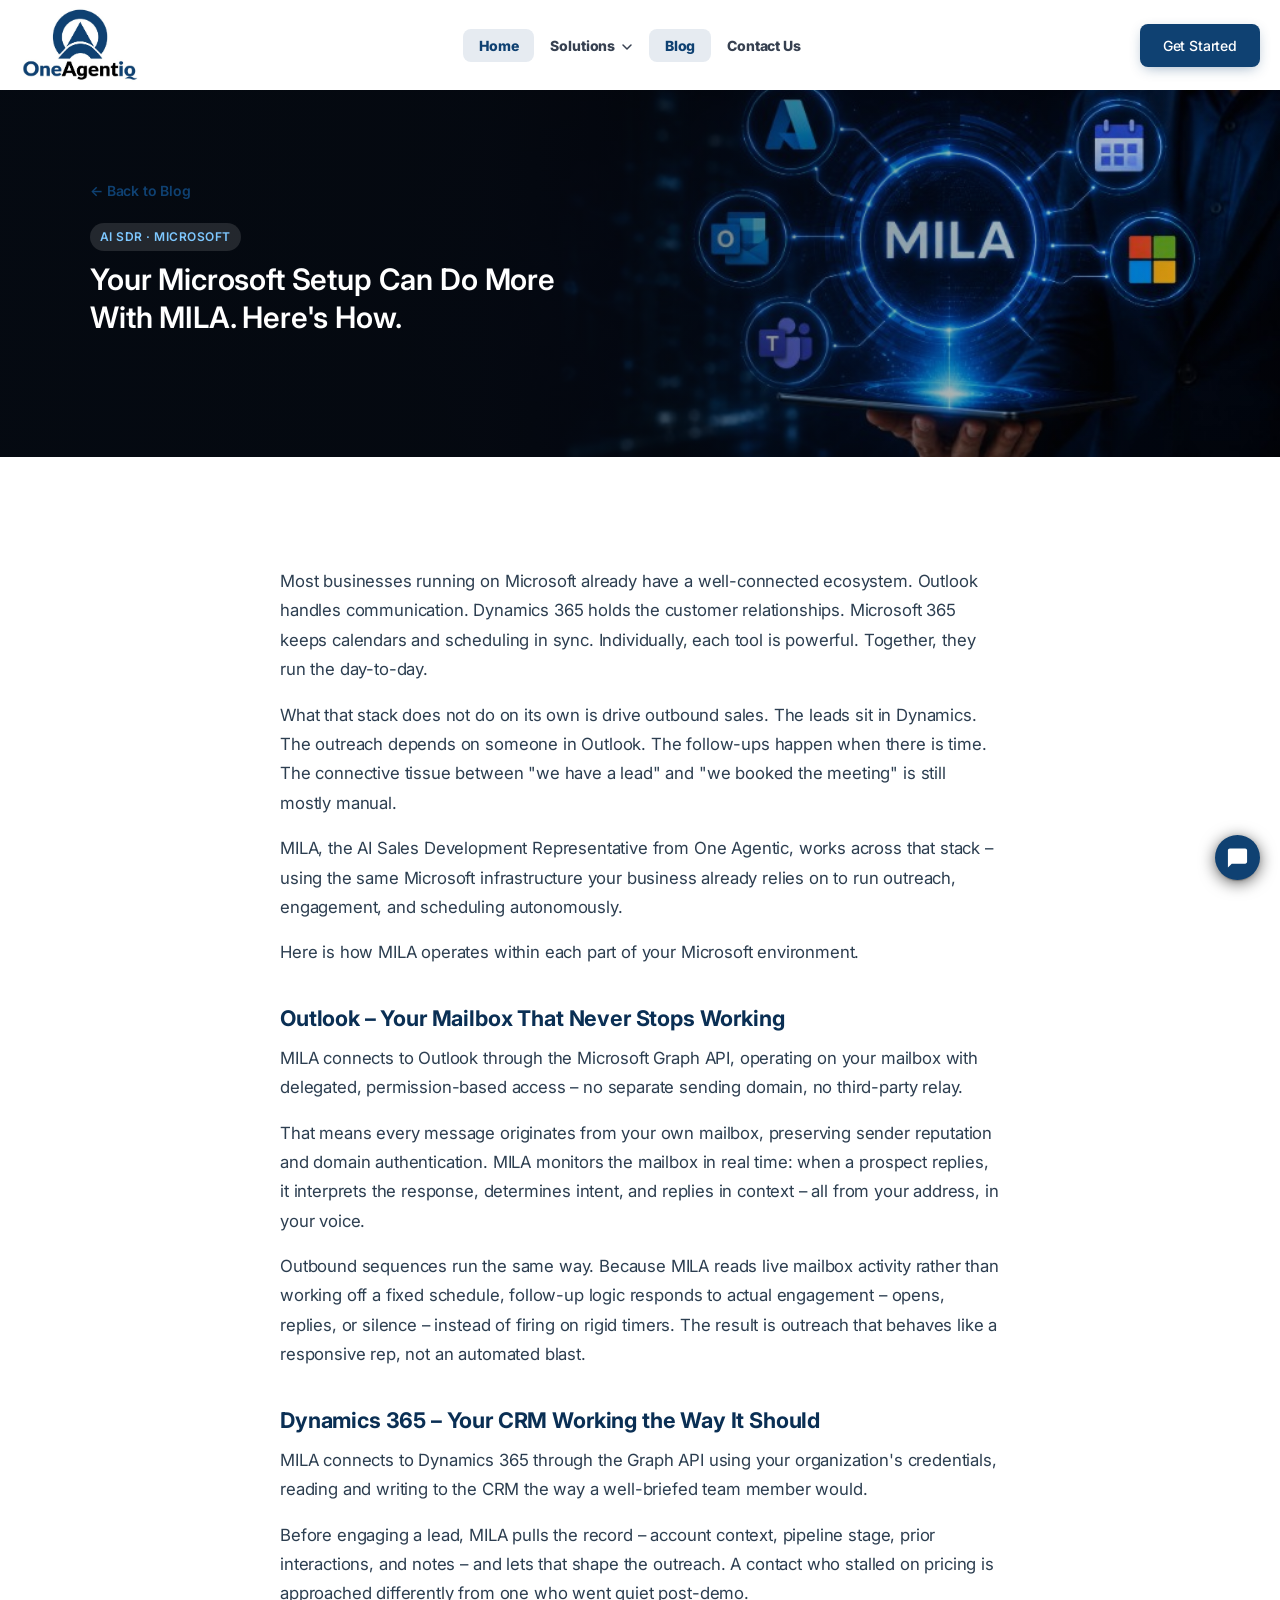
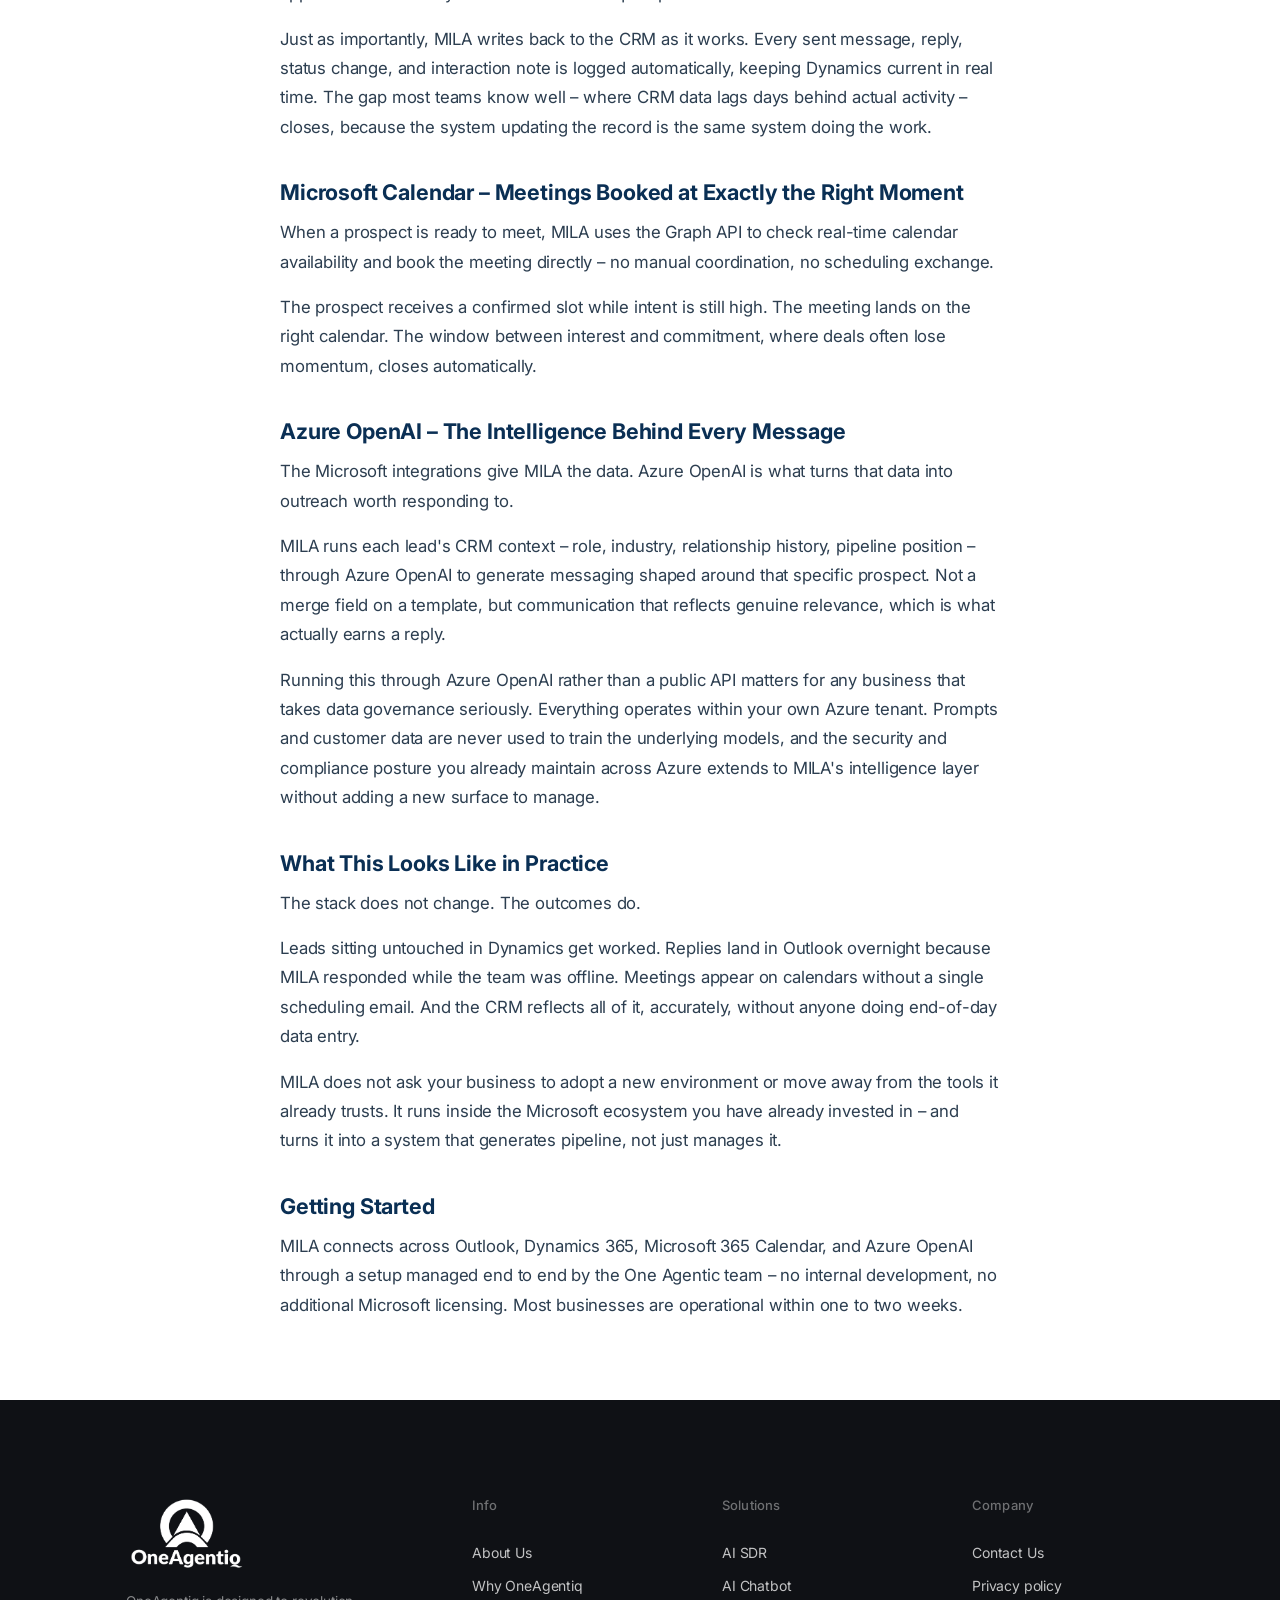
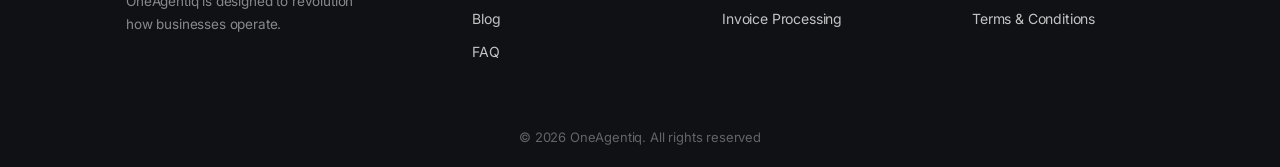
==== blogs/microsoft-setup-mila/index.html @ ae79f12e "Homepage redesign with FAQ, Calendly popup, and updated solution pages. Co-authored-by: Cursor <curs" ====
<!doctype html>
<html lang="en">

<head>
  <meta charset="utf-8" />
  <meta name="viewport" content="width=device-width,initial-scale=1" />
  <title>Your Microsoft Setup Can Do More With MILA — OneAgentiq Blog</title>
  <meta name="description" content="MILA, the AI SDR from One Agentic, works across Outlook, Dynamics 365, Microsoft Calendar, and Azure OpenAI using the Microsoft stack you already rely on." />
  <link rel="preconnect" href="https://fonts.googleapis.com">
  <link rel="preconnect" href="https://fonts.gstatic.com" crossorigin>
  <link href="https://fonts.googleapis.com/css2?family=Inter:wght@400;500;600;700&family=IBM+Plex+Sans:wght@400;500;600;700&display=swap" rel="stylesheet">
  <link rel="stylesheet" href="../../styles.css?v=20260826j" />
  <link rel="stylesheet" href="../../chatbot/chatbot.css" />
  <link rel="stylesheet" href="https://cdnjs.cloudflare.com/ajax/libs/font-awesome/6.5.1/css/all.min.css" />
  <link href="https://assets.calendly.com/assets/external/widget.css" rel="stylesheet">
</head>

<body class="blog-page blog-detail-page">

  <!-- NAVBAR -->
  <header class="nav-wrap">
    <nav class="nav">
      <a href="../../" class="brand">
        <span class="brand-logo">
          <img src="../../images/OneAgentiq-logo.jpg?v=20260724" alt="OneAgentiq">
        </span>
      </a>
      <ul class="nav-links">
        <li><a href="../../">Home</a></li>
        <li class="nav-has-dropdown">
          <a href="#" class="nav-dropdown-toggle">Solutions <svg width="12" height="12" viewBox="0 0 12 12" fill="none" style="display:inline-block;vertical-align:middle;margin-left:3px"><path d="M2 4l4 4 4-4" stroke="currentColor" stroke-width="1.5" stroke-linecap="round" stroke-linejoin="round"/></svg></a>
          <ul class="nav-dropdown">
            <li><a href="../../ai-sdr.html">AI SDR <span class="nav-live-pill">Live</span></a></li>
            <li><a href="../../ai-chatbot.html">AI Chatbot <span class="nav-live-pill">Live</span></a></li>
            <li><a href="../../invoice-processing.html">Invoice Processing <span class="nav-live-pill">Live</span></a></li>
          </ul>
        </li>
        <li><a href="../../blog.html" class="active">Blog</a></li>
        <li><a href="../../contact.html">Contact Us</a></li>
      </ul>
      <div class="nav-cta">
        <a href="#" data-calendly class="btn btn-primary" style="padding: 10px 22px;">Get Started</a>
      </div>
      <button class="nav-toggle" aria-label="Menu" id="navToggle">
        <span></span><span></span><span></span>
      </button>
    </nav>
    <div class="nav-mobile" id="navMobile">
      <a href="../../">Home</a>
      <div class="nav-mobile-dropdown">
        <button type="button" class="nav-mobile-dropdown-toggle" aria-expanded="false">
          Solutions
          <svg class="nav-mobile-chevron" width="12" height="12" viewBox="0 0 12 12" fill="none" aria-hidden="true"><path d="M2 4l4 4 4-4" stroke="currentColor" stroke-width="1.5" stroke-linecap="round" stroke-linejoin="round"/></svg>
        </button>
        <div class="nav-mobile-dropdown-panel">
          <a href="../../ai-sdr.html">AI SDR <span class="nav-live-pill">Live</span></a>
          <a href="../../ai-chatbot.html">AI Chatbot <span class="nav-live-pill">Live</span></a>
          <a href="../../invoice-processing.html">Invoice Processing <span class="nav-live-pill">Live</span></a>
        </div>
      </div>
      <a href="../../blog.html">Blog</a>
      <a href="../../contact.html">Contact Us</a>
      <a href="#" data-calendly class="btn btn-primary">Get Started</a>
    </div>
  </header>

  <!-- BANNER -->
  <section class="blog-detail-banner reveal">
    <div class="blog-detail-banner-bg" style="background-image: url('../../images/blog-microsoft-setup-banner.png');" role="img" aria-label="MILA integrated with Microsoft ecosystem"></div>
    <div class="container">
      <div class="blog-detail-banner-content">
        <a href="../../blog.html" class="blog-back blog-back--light">← Back to Blog</a>
        <div class="blog-banner-tag-row">
          <span class="blog-tag blog-tag--light">AI SDR · Microsoft</span>
        </div>
        <h1>Your Microsoft Setup Can Do More With MILA. Here's How.</h1>
      </div>
    </div>
  </section>

  <article class="blog-article blog-article--detail">
    <div class="container blog-article-wrap">
      <div class="blog-article-content reveal">
        <p>Most businesses running on Microsoft already have a well-connected ecosystem. Outlook handles communication. Dynamics 365 holds the customer relationships. Microsoft 365 keeps calendars and scheduling in sync. Individually, each tool is powerful. Together, they run the day-to-day.</p>

        <p>What that stack does not do on its own is drive outbound sales. The leads sit in Dynamics. The outreach depends on someone in Outlook. The follow-ups happen when there is time. The connective tissue between "we have a lead" and "we booked the meeting" is still mostly manual.</p>

        <p>MILA, the AI Sales Development Representative from One Agentic, works across that stack – using the same Microsoft infrastructure your business already relies on to run outreach, engagement, and scheduling autonomously.</p>

        <p>Here is how MILA operates within each part of your Microsoft environment.</p>

        <h2>Outlook – Your Mailbox That Never Stops Working</h2>
        <p>MILA connects to Outlook through the Microsoft Graph API, operating on your mailbox with delegated, permission-based access – no separate sending domain, no third-party relay.</p>
        <p>That means every message originates from your own mailbox, preserving sender reputation and domain authentication. MILA monitors the mailbox in real time: when a prospect replies, it interprets the response, determines intent, and replies in context – all from your address, in your voice.</p>
        <p>Outbound sequences run the same way. Because MILA reads live mailbox activity rather than working off a fixed schedule, follow-up logic responds to actual engagement – opens, replies, or silence – instead of firing on rigid timers. The result is outreach that behaves like a responsive rep, not an automated blast.</p>

        <h2>Dynamics 365 – Your CRM Working the Way It Should</h2>
        <p>MILA connects to Dynamics 365 through the Graph API using your organization's credentials, reading and writing to the CRM the way a well-briefed team member would.</p>
        <p>Before engaging a lead, MILA pulls the record – account context, pipeline stage, prior interactions, and notes – and lets that shape the outreach. A contact who stalled on pricing is approached differently from one who went quiet post-demo.</p>
        <p>Just as importantly, MILA writes back to the CRM as it works. Every sent message, reply, status change, and interaction note is logged automatically, keeping Dynamics current in real time. The gap most teams know well – where CRM data lags days behind actual activity – closes, because the system updating the record is the same system doing the work.</p>

        <h2>Microsoft Calendar – Meetings Booked at Exactly the Right Moment</h2>
        <p>When a prospect is ready to meet, MILA uses the Graph API to check real-time calendar availability and book the meeting directly – no manual coordination, no scheduling exchange.</p>
        <p>The prospect receives a confirmed slot while intent is still high. The meeting lands on the right calendar. The window between interest and commitment, where deals often lose momentum, closes automatically.</p>

        <h2>Azure OpenAI – The Intelligence Behind Every Message</h2>
        <p>The Microsoft integrations give MILA the data. Azure OpenAI is what turns that data into outreach worth responding to.</p>
        <p>MILA runs each lead's CRM context – role, industry, relationship history, pipeline position – through Azure OpenAI to generate messaging shaped around that specific prospect. Not a merge field on a template, but communication that reflects genuine relevance, which is what actually earns a reply.</p>
        <p>Running this through Azure OpenAI rather than a public API matters for any business that takes data governance seriously. Everything operates within your own Azure tenant. Prompts and customer data are never used to train the underlying models, and the security and compliance posture you already maintain across Azure extends to MILA's intelligence layer without adding a new surface to manage.</p>

        <h2>What This Looks Like in Practice</h2>
        <p>The stack does not change. The outcomes do.</p>
        <p>Leads sitting untouched in Dynamics get worked. Replies land in Outlook overnight because MILA responded while the team was offline. Meetings appear on calendars without a single scheduling email. And the CRM reflects all of it, accurately, without anyone doing end-of-day data entry.</p>
        <p>MILA does not ask your business to adopt a new environment or move away from the tools it already trusts. It runs inside the Microsoft ecosystem you have already invested in – and turns it into a system that generates pipeline, not just manages it.</p>

        <h2>Getting Started</h2>
        <p>MILA connects across Outlook, Dynamics 365, Microsoft 365 Calendar, and Azure OpenAI through a setup managed end to end by the One Agentic team – no internal development, no additional Microsoft licensing. Most businesses are operational within one to two weeks.</p>
      </div>
    </div>
  </article>

  <!-- FOOTER -->
  <footer class="footer">
    <div class="container">
      <div class="foot-grid">
        <div class="foot-brand">
          <a href="../../" class="foot-brand-link">
            <span class="brand-logo">
              <img src="../../images/OneAgentiq-logo-light.png?v=20260727" alt="OneAgentiq">
            </span>
          </a>
          <p class="foot-desc">OneAgentiq is designed to revolution<br>how businesses operate.</p>
        </div>
        <div class="foot-col">
          <h5 class="foot-col-title">Info</h5>
          <a href="../../">About Us</a>
          <a href="../../#oa-why">Why OneAgentiq</a>
          <a href="../../blog.html">Blog</a>
          <a href="../../#faq">FAQ</a>
        </div>
        <div class="foot-col">
          <h5 class="foot-col-title">Solutions</h5>
          <a href="../../ai-sdr.html">AI SDR</a>
          <a href="../../ai-chatbot.html">AI Chatbot</a>
          <a href="../../invoice-processing.html">Invoice Processing</a>
        </div>
        <div class="foot-col">
          <h5 class="foot-col-title">Company</h5>
          <a href="../../contact.html">Contact Us</a>
          <a href="../../privacy-policy.html">Privacy policy</a>
          <a href="../../terms-conditions.html">Terms &amp; Conditions</a>
        </div>
      </div>
      <div class="foot-bottom">
        <span>&copy; 2026 OneAgentiq. All rights reserved</span>
      </div>
    </div>
  </footer>

  <script src="../../script.js"></script>
  <script src="https://ajax.googleapis.com/ajax/libs/jquery/3.6.3/jquery.min.js"></script>
  <script>
    window.CHATBOT_CONFIG = {
      apiUrl: '../../api/attachment.php',
      voiceBootstrapUrl: '../../api/voice_bootstrap.php',
      voiceApiBase: 'https://voice.oneagentiq.com',
      agentId: 'vc_agent_fcf07ddb25054de0',
      echoCancellation: true,
      clientJsUrl: 'https://voice.oneagentiq.com/voice-chat/client.js',
      botName: 'OneAgentiq',
      personName: 'ME'
    };
  </script>
  <script src="../../chatbot/embed.js"></script>
  <script src="https://assets.calendly.com/assets/external/widget.js" type="text/javascript" async></script>
</body>

</html>
---- styles.css ----
﻿
@import url('https://fonts.googleapis.com/css2?family=IBM+Plex+Sans:ital,wght@0,100..700;1,100..700&display=swap');
/* === Tokens ===
   Brand theme preview (logo): #0f4172 + #010101
   To revert: restore previous :root + undo accent remaps below
*/
:root {
  --bg: #f7f9fb;
  --ink: #010101;
  --ink2: #0f4172;
  --muted: #5a6570;
  --border: #e2e8ef;
  --card: #ffffff;
  --primary: #0f4172;
  --primary-2: #0a2f54;
  --accent: #0f4172;
  --pill: linear-gradient(135deg, #0f4172 0%, #1a5a94 50%, #010101 100%);
  --shadow: 0 1px 2px rgba(16, 24, 40, .04), 0 8px 24px -12px rgba(16, 24, 40, .08);
  --shadow-lg: 0 1px 2px rgba(16, 24, 40, .04), 0 24px 48px -20px rgba(16, 24, 40, .16);
  --radius: 20px;
  --radius-lg: 28px;
}


* {
  box-sizing: border-box;
  -webkit-tap-highlight-color: transparent;
}

button,
a,
[role="button"] {
  -webkit-tap-highlight-color: transparent;
  outline: none;
}

button:focus-visible,
a:focus-visible,
[role="button"]:focus-visible {
  outline: 2px solid rgba(15, 17, 21, 0.35);
  outline-offset: 2px;
}

html {
  scroll-behavior: smooth;
  /* Avoid overflow-x on html/body — it breaks position:sticky (WHY section tabs). */
}

body {
  margin: 0;
  font-family: 'Inter', ui-sans-serif, system-ui, sans-serif;
  background: var(--bg);
  color: var(--ink);
  -webkit-font-smoothing: antialiased;
  letter-spacing: -0.01em;
  line-height: 1.5;
  max-width: 100%;
  overflow-x: visible;
  padding-top: var(--nav-h, 57px);
}

a {
  color: inherit;
  text-decoration: none
}

img,
svg {
  display: block;
  max-width: 100%
}

ul {
  list-style: none;
  margin: 0;
  padding: 0
}

/* === Layout === */
.container {
  max-width: 1140px;
  margin: 0 auto;
  padding: 0 20px
}

.container.narrow {
  max-width: 780px
}

.section {
  padding: 60px 0;
  position: relative
}

.section.dark {
  background: #0f1115;
  color: #fff
}

.section-head {
  max-width: 680px;
  margin: 0 auto 48px;
  text-align: center
}

.h1 {
  font-family: "IBM Plex Sans", sans-serif; 
  font-size: 64px;
  font-weight: 500;
  line-height: 1.0;
  letter-spacing: -.03em;
  margin: 18px 0 14px;
  text-wrap: balance;
  color: #0f1115
}

.h2 {
  font-size: 48px;
  font-weight: 500;
  line-height: 52px;
  letter-spacing: -.02em;
  margin: 14px 0;
  text-wrap: balance
}

.h3 {
  font-size: 22px;
  font-weight: 600;
  margin: 0 0 10px
}

.sub {
  font-size: 16px;
  color: var(--muted);
  max-width: 500px;
  margin: 0 auto
}

.sub.light,
.kpi-l.light,
.muted {
  color: rgba(255, 255, 255, .7)
}

.section:not(.dark) .sub.light {
  color: var(--muted)
}

.light {
  color: #fff
}

.small {
  font-size: 13px
}

.grad-text {
  background: var(--pill);
  -webkit-background-clip: text;
  background-clip: text;
  color: transparent
}

/* === Buttons === */
.btn {
  display: inline-flex;
  align-items: center;
  gap: 6px;
  padding: 12px 22px;
  border-radius: 8px;
  font-weight: 500;
  font-size: 14px;
  transition: transform .15s ease, filter .15s ease, background .15s, color .15s;
  border: 1px solid transparent;
  cursor: pointer;
  position: relative;
  overflow: hidden;
  isolation: isolate;
}

.btn::before,
.why-learn-btn::before {
  content: "";
  position: absolute;
  inset: 0;
  border-radius: inherit;
  background: linear-gradient(
    105deg,
    transparent 38%,
    rgba(255, 255, 255, .06) 44%,
    rgba(255, 255, 255, .28) 50%,
    rgba(255, 255, 255, .06) 56%,
    transparent 62%
  );
  transform: translateX(-130%);
  pointer-events: none;
  z-index: 0;
  opacity: 0;
}

.btn:hover::before,
.why-learn-btn:hover::before {
  opacity: 1;
  animation: btn-shine 1.1s ease;
}

@keyframes btn-shine {
  from { transform: translateX(-130%); }
  to { transform: translateX(130%); }
}

.btn.sm {
  padding: 8px 14px;
  font-size: 13px
}

.btn.full {
  width: 100%;
  justify-content: center
}

.btn-primary {
  background: var(--primary);
  color: #fff;
  box-shadow: 0 4px 14px -4px rgba(15, 65, 114, .45)
}

.btn-primary:hover {
  filter: brightness(1.08);
  transform: translateY(-1px)
}

.btn-white {
  background: #fff;
  color: #0f1115;
  border-color: #d1d5db;
  box-shadow: 0 1px 3px rgba(0, 0, 0, .08)
}

.btn-ghost {
  background: transparent;
  color: var(--ink);
  border-color: var(--border)
}

.dark .btn-ghost {
  color: #fff;
  border-color: rgba(255, 255, 255, .18)
}

/* === Chip === */
.chip {
  display: inline-flex;
  align-items: center;
  gap: 8px;
  background: #fff;
  border: 1px solid var(--border);
  border-radius: 999px;
  padding: 6px 12px;
  font-size: 11px;
  font-weight: 600;
  text-transform: uppercase;
  letter-spacing: .14em;
  color: var(--muted);
  box-shadow: var(--shadow);
      margin-bottom: 10px;
}

.chip.dark {
  background: rgba(255, 255, 255, .06);
  border-color: rgba(255, 255, 255, .1);
  color: rgba(255, 255, 255, .75)
}

.chip-dot {
  width: 6px;
  height: 6px;
  border-radius: 999px;
  background: var(--pill)
}

/* === Navbar === */
.nav-wrap {
  position: fixed;
  top: 0;
  left: 0;
  right: 0;
  width: 100%;
  z-index: 50;
  border-bottom: 1px solid var(--border);
  background: #fff;
}

.nav {
  max-width: 1440px;
  margin: 0 auto;
  display: flex;
  align-items: center;
  justify-content: space-between;
  padding: 8px 20px;
  gap: 24px
}

.brand {
  display: inline-flex;
  align-items: center;
  gap: 9px;
  font-weight: 700;
  font-size: 17px;
  color: #0f1115
}

.brand-dot {

  width: 18px;
  height: 18px;
  border-radius: 6px;
  background: var(--pill)
}

.brand-logo {
  width: auto;
  /* height: 36px; */
  border-radius: 0;
  background: transparent;
  display: flex;
  align-items: center;
  justify-content: center;
  flex-shrink: 0;
  overflow: hidden;
}

.brand-logo img {
  height: auto;
  width: 100%;
  max-width: 120px;
  display: block;
  object-fit: contain;
}

.nav-links {
  display: flex;
  gap: 0;
  align-items: center;
  list-style: none;
  margin: 0;
  padding: 0
}

.nav-links a {
  padding: 8px 16px;
  border-radius: 8px;
  font-size: 14px;
  color: #374151;
  font-weight: 800;
  transition: color .15s;
  white-space: nowrap
}

.nav-links a:hover {
  color: #0f4172
}

.nav-links a.active {
  color: #0f4172;
  background: rgba(15, 65, 114, 0.1);
}

.nav-dropdown li a.active {
  color: #0f4172;
  background: rgba(15, 65, 114, 0.1);
}

.nav-mobile a.active {
  color: #0f4172;
  font-weight: 600;
  background: rgba(15, 65, 114, 0.08);
}

/* Dropdown */
.nav-has-dropdown {
  position: relative
}

.nav-has-dropdown::after {
  content: '';
  position: absolute;
  top: 100%;
  left: 0;
  width: 100%;
  height: 12px;
}

.nav-has-dropdown:hover .nav-dropdown,
.nav-has-dropdown:focus-within .nav-dropdown {
  opacity: 1;
  pointer-events: auto;
  clip-path: inset(0 0 0% 0 round 14px)
}

.nav-dropdown {
  position: absolute;
  top: calc(100% + 4px);
  left: 0%;
  background: #fff;
  border: 1px solid var(--border);
  border-radius: 14px;
  box-shadow: var(--shadow-lg);
  padding: 6px;
  min-width: 200px;
  list-style: none;
  margin: 0;
  opacity: 0;
  pointer-events: none;
  clip-path: inset(0 0 100% 0 round 14px);
  transition: opacity .22s ease, clip-path .22s ease;
  z-index: 200
}

.nav-dropdown li a {
  display: flex;
  align-items: center;
  gap: 8px;
  padding: 9px 14px;
  border-radius: 8px;
  font-size: 13.5px;
  color: var(--ink);
  font-weight: 500;
  white-space: nowrap;
  transition: background .15s
}

.nav-dropdown li a:hover {
  background: #f3f4f6;
  color: var(--ink)
}

/* Live capsule */
.nav-live-pill {
  display: inline-flex;
  align-items: center;
  font-size: 10px;
  font-weight: 600;
  letter-spacing: .04em;
  color: #16a34a;
  background: #dcfce7;
  border: 1px solid #bbf7d0;
  border-radius: 999px;
  padding: 1px 7px;
  line-height: 1.6;
  text-transform: uppercase
}

.nav-cta {
  display: flex;
  gap: 8px;
  align-items: center
}

.nav-toggle {
  display: none;
  background: transparent;
  border: 0;
  padding: 8px;
  cursor: pointer
}

.nav-toggle span {
  display: block;
  width: 22px;
  height: 2px;
  background: var(--ink);
  margin: 4px 0;
  border-radius: 2px
}

.nav-mobile {
  display: none;
  flex-direction: column;
  gap: 8px;
  padding: 12px 20px 20px;
  background: #fff;
  border-bottom: 1px solid var(--border)
}

.nav-mobile a {
  padding: 10px 8px;
  border-radius: 8px
}

.nav-mobile.open {
  display: flex
}

.nav-mobile-dropdown-toggle {
  display: flex;
  align-items: center;
  justify-content: space-between;
  width: 100%;
  padding: 10px 8px;
  border: 0;
  background: transparent;
  font: inherit;
  /* font-size: 14px;
  font-weight: 800;
  color: #374151; */
  cursor: pointer;
  border-radius: 8px;
  text-align: left
}

.nav-mobile-dropdown-toggle.active {
  color: #0f4172;
  background: rgba(15, 65, 114, 0.08)
}

.nav-mobile-chevron {
  transition: transform .2s ease;
  flex-shrink: 0
}

.nav-mobile-dropdown.open .nav-mobile-chevron {
  transform: rotate(180deg)
}

.nav-mobile-dropdown-panel {
  display: none;
  flex-direction: column;
  gap: 2px;
  padding: 0 0 4px 12px
}

.nav-mobile-dropdown.open .nav-mobile-dropdown-panel {
  display: flex
}

.nav-mobile-dropdown-panel a {
  padding: 8px;
  font-size: 13px
}

.nav-mobile a.btn-primary {
  background: var(--primary);
  color: #fff !important;
  font-weight: 600;
  text-align: center;
  justify-content: center;
  margin-top: 4px
}

.nav-mobile a.btn-primary.active {
  background: var(--primary);
  color: #fff !important
}

/* === Hero === */
.hero {
  position: relative;
  padding: 80px 0 96px;
  overflow: hidden;
}

.hero-inner {
  position: relative;
  text-align: center
}

.grid-bg {
  position: absolute;
  inset: 0;
  height: 820px;
  pointer-events: none;
  background-image: linear-gradient(to right, rgba(150, 150, 160, .2) 1px, transparent 1px),
    linear-gradient(to bottom, rgba(150, 150, 160, .2) 1px, transparent 1px);
  background-size: 64px 64px;
  -webkit-mask-image: radial-gradient(ellipse 80% 65% at 50% 25%, #000 30%, transparent 85%);
  mask-image: radial-gradient(ellipse 80% 65% at 50% 25%, #000 30%, transparent 85%);
}

.aurora-blob {
  position: absolute;
  left: -50%;
  bottom: -80px;
  top: auto;
  height: 400px;
  width: 1200px;
  transform: translateX(-50%);
  pointer-events: none;
  filter: blur(80px);
  opacity: .55;
  background:
    radial-gradient(50% 60% at 20% 50%, rgba(26, 90, 148, .35), transparent 70%),
    radial-gradient(50% 60% at 80% 50%, rgba(61, 122, 176, .4), transparent 70%),
    radial-gradient(40% 50% at 50% 60%, rgba(15, 65, 114, .28), transparent 80%);
}

/* Hero badge */
.hero-badge {
  display: inline-flex;
  align-items: center;
  gap: 10px;
  border: 1px solid #d1d5db;
  border-radius: 8px;
  padding: 4px 16px 4px 4px;
  margin-bottom: 10px;
  box-shadow: 0 1px 4px rgba(0,0,0,.06)
}

.hero-badge-new {
  background: var(--primary);
  color: #fff;
  border-radius: 5px;
  padding: 3px 12px;
  font-size: 12px;
  font-weight: 700;
  letter-spacing: .04em;
  line-height: 1.5
}

.hero-badge-text {
  color: #374151;
  font-size: 13px;
  font-weight: 400;
  letter-spacing: 0;
  line-height: 1.4
}

.hero-cta {
  display: flex;
  gap: 12px;
  justify-content: center;
  margin-top: 28px;
  flex-wrap: wrap
}

.hero-cta.center {
  justify-content: center
}

/* === Dashboard mock === */
.dash {
  margin: 64px auto 0;
  max-width: 980px;
  background: #fff;
  border: 1px solid var(--border);
  border-radius: 24px;
  box-shadow: var(--shadow-lg);
  padding: 18px;
  text-align: left;
  position: relative
}
.dash-card {
    position: relative;
    border-radius: 28px;
    overflow: visible;
    margin-top: 56px;
}

.dash-card-video {
  position: relative;
  border-radius: 20px;
  overflow: hidden;
  background: #fff;
}

.dash-video-controls {
  position: absolute;
  left: 12px;
  right: 12px;
  bottom: 60px;
  z-index: 2;
  display: flex;
  align-items: center;
  gap: 8px;
  padding: 6px 10px;
  border-radius: 12px;
  background: rgb(8 18 32 / 31%);
  backdrop-filter: blur(8px);
  -webkit-backdrop-filter: blur(8px);
  width: 80%;
  margin: auto;
  opacity: 0;
  visibility: hidden;
  transform: translateY(8px);
  transition: opacity .25s ease, visibility .25s ease, transform .25s ease;
  pointer-events: none;
}

.dash-card-video:hover .dash-video-controls,
.dash-card-video:focus-within .dash-video-controls {
  opacity: 1;
  visibility: visible;
  transform: translateY(0);
  pointer-events: auto;
}

@media (hover: none) {
  .dash-card-video:active .dash-video-controls,
  .dash-card-video:focus-within .dash-video-controls {
    opacity: 1;
    visibility: visible;
    transform: translateY(0);
    pointer-events: auto;
  }
}

.dash-video-btn {
  flex: 0 0 auto;
  width: 28px;
  height: 28px;
  padding: 0;
  border: none;
  border-radius: 8px;
  background: transparent;
  color: #fff;
  cursor: pointer;
  display: inline-flex;
  align-items: center;
  justify-content: center;
  font-size: 12px;
  line-height: 1;
  transition: background .2s ease;
}

.dash-video-btn:hover {
  background: rgba(255, 255, 255, 0.12);
}

.dash-video-seek {
  flex: 1;
  min-width: 0;
  height: 4px;
  margin: 0;
  accent-color: #6eb5ff;
  cursor: pointer;
}

.dash-video-time {
  flex: 0 0 auto;
  font-size: 11px;
  font-weight: 500;
  color: rgba(255, 255, 255, 0.88);
  font-variant-numeric: tabular-nums;
  white-space: nowrap;
}

.hero-diagram-img {
  width: 100%;
  border-radius: 20px;
  display: block;
  box-shadow: none;
}

.hero-diagram-video {
  height: auto;
  vertical-align: middle;
  background: #fff;
}



.framer-CNdtS .framer-thersk, .framer-CNdtS .framer-31h7tg {
    height: 100%;
    overflow: var(--overflow-clip-fallback, clip);
    will-change: var(--framer-will-change-filter-override, filter);
    z-index: 0;
    flex: none;
    width: 100%;
    position: absolute;
    top: -.0447631%;
    left: 0%;
    /* display: none; */
}
.dash-head {
  display: flex;
  justify-content: space-between;
  align-items: center;
  margin-bottom: 14px
}

.dash-tabs {
  display: flex;
  gap: 6px
}

.tab {
  padding: 6px 12px;
  border-radius: 8px;
  font-size: 13px;
  color: var(--muted);
  cursor: pointer
}

.tab.active {
  background: var(--bg);
  color: var(--ink);
  font-weight: 500
}

.dash-pill {
  font-size: 12px;
  color: var(--muted);
  border: 1px solid var(--border);
  padding: 6px 10px;
  border-radius: 999px
}

.kpi-row {
  display: grid;
  grid-template-columns: repeat(4, 1fr);
  gap: 1px;
  background: var(--border);
  border-radius: 14px;
  overflow: hidden
}

.kpi {
  background: #fff;
  padding: 14px 16px
}

.kpi-l {
  font-size: 12px;
  color: var(--muted);
  text-transform: uppercase;
  letter-spacing: .08em
}

.kpi-v {
  font-size: 22px;
  font-weight: 600;
  margin-top: 4px
}

.kpi-d {
  font-size: 12px;
  margin-top: 2px
}

.kpi-d.up {
  color: #16a34a
}

.kpi-d.down {
  color: #dc2626
}

.dash-chart {
  position: relative;
  margin-top: 16px;
  height: 200px;
  background: linear-gradient(180deg, #fafafa, #fff);
  border-radius: 14px;
  border: 1px solid var(--border);
  overflow: hidden
}

.chart-svg {
  width: 100%;
  height: 100%
}

.tooltip {
  position: absolute;
  left: 54%;
  top: 18%;
  background: #0f1115;
  color: #fff;
  padding: 8px 12px;
  border-radius: 10px;
  font-size: 12px;
  box-shadow: 0 10px 24px -10px rgba(0, 0, 0, .4)
}

.tooltip .t-l {
  opacity: .6;
  font-size: 10px
}

.tooltip .t-v {
  font-weight: 600;
  margin-top: 2px
}

/* draw animation for SVG paths */
.draw {
  stroke-dasharray: 1500;
  stroke-dashoffset: 1500;
  animation: draw 1.6s ease-out forwards
}

.draw.delay {
  animation-delay: .4s
}

@keyframes draw {
  to {
    stroke-dashoffset: 0
  }
}

@keyframes float {

  0%,
  100% {
    transform: translateY(0)
  }

  50% {
    transform: translateY(-6px)
  }
}

.float-y {
  animation: float 6s ease-in-out infinite
}

/* === Logos marquee === */
.logos {
  padding: 48px 0;
}

.logos-cap {
  text-align: center;
  font-size: 13px;
  color: var(--muted);
  margin: 0 0 20px;
  text-transform: uppercase;
  letter-spacing: .12em
}

.marquee-wrap {
  overflow: hidden;
  mask-image: linear-gradient(90deg, transparent, #000 10%, #000 90%, transparent)
}

.marquee-track {
  display: flex;
  gap: 64px;
  width: max-content;
  animation: marquee 38s linear infinite;
  font-size: 22px;
  font-weight: 600;
  color: #9aa0a8;
  letter-spacing: -.01em
}

@keyframes marquee {
  from {
    transform: translateX(0)
  }

  to {
    transform: translateX(-50%)
  }
}

/* === Cards & grids === */
.grid-3 {
  display: grid;
  grid-template-columns: repeat(3, 1fr);
  gap: 20px
}

.card {
  background: #fff;
  border: 1px solid var(--border);
  border-radius: var(--radius-lg);
  padding: 24px;
  box-shadow: var(--shadow);
  transition: transform .2s ease
}

.card:hover {
  transform: translateY(-2px)
}

.ico {
  width: 44px;
  height: 44px;
  border-radius: 12px;
  background: var(--bg);
  display: flex;
  align-items: center;
  justify-content: center;
  font-size: 18px;
  color: var(--primary);
  margin-bottom: 14px
}

.ico i {
  line-height: 1
}

.card h3 {
  margin: 0 0 6px;
  font-size: 17px;
  font-weight: 600
}

.card p {
  margin: 0;
  color: var(--muted);
  font-size: 14px
}

.card.big {
  padding: 28px
}

.bigv {
  font-size: 42px;
  font-weight: 600;
  letter-spacing: -.02em;
  margin: 6px 0
}

.mini {
  margin-top: 10px;
  height: 120px
}

.bars {
  display: flex;
  gap: 8px;
  align-items: flex-end;
  height: 120px;
  margin-top: 14px
}

.bars span {
  flex: 1;
  background: linear-gradient(180deg, #0f4172, #3d7ab0);
  border-radius: 6px
}

/* === Capabilities Section === */
.caps-section { padding: 80px 0; background: var(--bg) }

.caps-wrap {
  display: grid;
  grid-template-columns: 450px 1fr;
  gap: 64px;
  align-items: start
}

/* LEFT */
.caps-left {
  position: sticky;
  top: 100px
}

.caps-label {
  display: inline-flex;
  align-items: center;
  gap: 7px;
  font-size: 11px;
  font-weight: 600;
  color: var(--muted);
  text-transform: uppercase;
  letter-spacing: .12em;
  margin-bottom: 16px;
  padding: 5px 12px;
  border: 1px solid var(--border);
  border-radius: 999px;
  background: #fff;
  box-shadow: var(--shadow)
}

.caps-heading {
  font-size: 48px;
  font-weight: 500;
  line-height: 52px;
  letter-spacing: -.03em;
  color: var(--ink);
  margin: 0 0 18px
}

.caps-desc {
  font-size: 15px;
  color: var(--muted);
  line-height: 1.65;
  margin: 0 0 24px;
}

.caps-hi { font-weight: 500 }
.caps-hi.blue   { color: #0a2f54 }
.caps-hi.orange { color: #0f4172 }
.caps-hi.purple { color: #1a5a94 }

.caps-btn {
  display: inline-flex;
  background: #fff;
  color: var(--ink);
  border: 1px solid var(--border);
  border-radius: 10px;
  padding: 10px 20px;
  font-size: 14px;
  font-weight: 500;
  box-shadow: var(--shadow);
  margin-bottom: 40px
}

.caps-tabs {
  display: flex;
  flex-direction: column;
  gap: 4px
}

.caps-tab {
  display: flex;
  align-items: center;
  gap: 10px;
  background: transparent;
  border: none;
  cursor: pointer;
  padding: 10px 0;
  font-size: 15px;
  font-weight: 500;
  color: var(--muted);
  text-align: left;
  transition: color .2s
}

.caps-tab:hover { color: var(--ink) }

.caps-tab.active {
   color: var(--ink);
   font-weight: 600;

   }

.caps-dot {
  width: 8px;
  height: 8px;
  border-radius: 999px;
  background: #d1d5db;
  flex-shrink: 0;
  transition: background .2s
}

.caps-tab.active .caps-dot { background: var(--ink) }

/* RIGHT */
.caps-right {
  display: flex;
  flex-direction: column;
  gap: 20px
}

.caps-card {
  background: #fff;
  border: 1px solid var(--border);
  border-radius: 20px;
  overflow: hidden;
  box-shadow: var(--shadow)
}

.caps-card-visual {
  width: 100%;
  aspect-ratio: 16 / 8;
  background: #f3f4f6;
  border-bottom: 1px solid var(--border);
  padding: 12px;
  color: #374151;
  display: flex;
  align-items: center;
  justify-content: center;
  overflow: hidden
}

.caps-card-visual svg { width: 100%; height: 100% }

.caps-card-body { padding: 22px 26px 26px }

.caps-card-title {
  font-size: 18px;
  font-weight: 700;
  color: var(--ink);
  margin: 0 0 8px;
  letter-spacing: -.01em
}

.caps-card-desc {
  font-size: 14px;
  color: var(--muted);
  margin: 0;
  line-height: 1.6
}

@media (max-width: 920px) {
  .caps-wrap { grid-template-columns: 1fr; gap: 32px }
  .caps-left { position: static }
}

/* === Why Syntra Section === */
.why-syntra { padding: 80px 0 }

.why-syntra-header {
  display: grid;
  grid-template-columns: 1fr 1fr;
  gap: 48px;
  align-items: end;
  margin-bottom: 48px;
}

.why-syntra-right {
  display: flex;
  flex-direction: column;
  gap: 24px;
}

.why-syntra-label {
  display: inline-flex;
  align-items: center;
  gap: 7px;
  font-size: 11px;
  font-weight: 600;
  color: var(--muted);
  text-transform: uppercase;
  letter-spacing: .12em;
  padding: 5px 12px;
  border: 1px solid var(--border);
  border-radius: 999px;
  background: #fff;
  box-shadow: var(--shadow)
}

.why-syntra-h2 {
  font-size: 48px;
  font-weight: 500;
  line-height: 52px;
  letter-spacing: -.03em;
  color: var(--ink);
  margin: 0
}

.why-syntra-desc {
  font-size: 15px;
  color: var(--muted);
  line-height: 1.65;
  margin: 0;
}

.why-syntra-btn {
  display: inline-flex;
  background: var(--primary);;
  color: #fff;
  border: 1px solid var(--border);
  border-radius: 10px;
  padding: 10px 20px;
  font-size: 14px;
  font-weight: 500;
  box-shadow: var(--shadow)
}

.why-syntra-carousel-wrap {
  overflow: hidden
}

.why-syntra-cards {
  display: flex;
  gap: 16px;
  transition: transform .4s cubic-bezier(.4,0,.2,1)
}

.ws-card {
  background: #fff;
  border: 1px solid var(--border);
  border-radius: 20px;
  overflow: hidden;
  box-shadow: var(--shadow);
  transition: transform .2s ease;
  flex: 0 0 calc(33.333% - 11px);
  min-width: 0
}

.ws-card:hover { transform: translateY(-3px) }

.ws-icon-box {
  width: 36px;
  height: 36px;
  display: flex;
  align-items: center;
  justify-content: center;
  background: #f3f4f6;
  border: 1px solid var(--border);
  border-radius: 8px;
  margin-bottom: 20px;
  color: var(--muted)
}

.ws-illustration {
  width: 100%;
  aspect-ratio: 16/10;
  background: #f3f4f6;
  border-bottom: 1px solid var(--border);
  display: flex;
  align-items: center;
  justify-content: center;
  padding: 8px;
  color: #374151;
  overflow: hidden
}

.ws-illustration svg { width: 100%; height: 100% }

.ws-body { padding: 28px 24px 32px }

.ws-icon {
  display: block;
  color: var(--muted);
  margin-bottom: 12px
}

.ws-title {
  font-size: 16px;
  font-weight: 700;
  color: var(--ink);
  margin: 0 0 10px;
  letter-spacing: -.01em
}

.ws-desc {
  font-size: 14px;
  color: var(--muted);
  margin: 0;
  line-height: 1.65
}

.ws-carousel-nav {
  display: flex;
  gap: 10px;
}

.ws-arrow {
  width: 40px;
  height: 40px;
  border-radius: 50%;
  background: var(--primary);
  border: 1px solid var(--primary);
  display: flex;
  align-items: center;
  justify-content: center;
  cursor: pointer;
  transition: background .2s;
  -webkit-tap-highlight-color: transparent;
  -webkit-appearance: none;
  appearance: none;
  outline: none;
}

@media (max-width: 920px) {
  .why-syntra > .container {
    display: flex;
    flex-direction: column;
  }

  .why-syntra-header {
    display: contents;
  }

  .why-syntra-right {
    display: contents;
  }

  .why-syntra-left {
    order: 1;
  }

  .why-syntra-desc {
    order: 2;
    margin-bottom: 0;
  }

  .why-syntra-carousel-wrap {
    order: 3;
  }

  .ws-carousel-nav {
    order: 4;
    justify-content: center;
    margin-top: 24px;
  }

  .ws-card { flex: 0 0 calc(50% - 8px) }
}

@media (max-width: 560px) {
  .ws-card { flex: 0 0 calc(100% - 8px); }
}

/* === Case study === */
.case-card {
  background: #f5f5f5;
  border-radius: 24px;
  padding: 15px 10px;
  border: 1px solid #09090b14;
  display: grid;
  grid-template-columns: 380px 1fr;
  gap: 0;
  align-items: stretch;
  overflow: hidden;
  min-height: 480px
}

/* Left dark visual panel */
.case-visual {
  position: relative;
  border-radius: 16px;
  overflow: hidden;
  min-height: 440px;
  display: flex;
  align-items: flex-end;
  padding: 28px
}

.case-aurora {
  position: absolute;
  inset: 0;
  background:
    radial-gradient(55% 55% at 30% 30%, rgba(255, 140, 60, .75), transparent 65%),
    radial-gradient(50% 55% at 70% 65%, rgba(130, 60, 200, .7), transparent 65%),
    radial-gradient(40% 40% at 55% 50%, rgba(60, 30, 120, .5), transparent 70%);
  filter: blur(28px);
  opacity: .9
}

.case-grid-overlay {
  position: absolute;
  inset: 0;
  background-image:
    linear-gradient(to right, rgba(255,255,255,.07) 1px, transparent 1px),
    linear-gradient(to bottom, rgba(255,255,255,.07) 1px, transparent 1px);
  background-size: 36px 36px
}

.case-logo-wrap {
  position: relative;
  z-index: 2;
  display: flex;
  align-items: center;
  gap: 12px
}

.case-logo-name {
  font-size: 26px;
  font-weight: 700;
  color: #fff;
  letter-spacing: -.01em
}

.case-story-img {
  position: absolute;
  inset: 0;
  width: 100%;
  height: 100%;
  object-fit: cover;
  display: block;
  border-radius: 16px;
}

/* Right content panel */
.case-content {
  padding: 40px 44px;
  display: flex;
  flex-direction: column;
  justify-content: center;
  align-items: stretch;
  min-width: 0;
}

.case-slider {
  display: flex;
  flex-direction: column;
  gap: 28px;
  height: 100%;
  justify-content: space-between;
}

.case-slider-viewport {
  overflow: hidden;
  width: 100%;
}

.case-slider-track {
  display: flex;
  transition: transform .55s cubic-bezier(.22, 1, .36, 1);
  will-change: transform;
}

.case-slide {
  flex: 0 0 100%;
  min-width: 100%;
  display: flex;
  flex-direction: column;
  justify-content: center;
  gap: 0;
}

.case-slide .why-syntra-label {
  align-self: flex-start;
  width: fit-content;
  margin-bottom: 22px;
}

.case-slide .case-stat-inline {
  flex-direction: column;
  align-items: flex-start;
  gap: 6px;
}

.case-slider-nav {
  display: flex;
  align-items: center;
  justify-content: space-between;
  gap: 16px;
  margin-top: auto;
}

.case-slider-arrows {
  display: flex;
  align-items: center;
  gap: 8px;
  margin-left: auto;
}

.case-slider-arrow {
  width: 40px;
  height: 40px;
  border-radius: 50%;
  border: 1px solid #d1d5db;
  background: #fff;
  color: #0f1115;
  display: inline-flex;
  align-items: center;
  justify-content: center;
  cursor: pointer;
  transition: border-color .15s, background .15s, transform .15s;
  flex-shrink: 0;
  -webkit-tap-highlight-color: transparent;
  -webkit-appearance: none;
  appearance: none;
  outline: none;
}

.case-slider-arrow:focus,
.case-slider-arrow:active {
  outline: none;
  background: #fafafa;
}

.case-slider-arrow:hover {
  border-color: #0f1115;
  background: #fafafa;
}

.case-slider-dots {
  display: flex;
  align-items: center;
  gap: 8px;
}

.case-slider-dot {
  width: 8px;
  height: 8px;
  border-radius: 999px;
  border: none;
  padding: 0;
  background: #d1d5db;
  cursor: pointer;
  transition: width .25s ease, background .25s ease;
}

.case-slider-dot.active {
  width: 24px;
  background: #0f1115;
}

.case-quote {
  font-size: clamp(18px, 2.2vw, 26px);
  font-weight: 500;
  line-height: 1.4;
  color: #1a1d24;
  margin: 0 0 28px;
  letter-spacing: -.01em
}

.case-author {
  margin-bottom: 20px;
  font-size: 15px
}

.case-author-name {
  font-weight: 600;
  color: #0f1115
}

.case-author-role {
  color: #6b6f78;
  margin-left: 4px
}

.case-btn {
  display: inline-flex;
  width: fit-content;
  padding: 10px 20px;
  border-radius: 10px;
  font-size: 14px;
  font-weight: 500;
  border: 1px solid #d1d5db;
  background: #fff;
  color: #0f1115;
  margin-bottom: auto
}

.case-stat-inline {
  display: flex;
  align-items: baseline;
  gap: 10px;
  margin-top: 40px
}

.case-stat-num {
  font-size: 36px;
  font-weight: 800;
  color: #0f1115;
  letter-spacing: -.03em;
  line-height: 1
}

.case-stat-label {
  font-size: 13px;
  color: #6b6f78
}

.case-card .h2 {
  margin: 14px 0
}

.case-stat {
  display: grid;
  grid-template-columns: repeat(3, 1fr);
  gap: 16px;
  text-align: center;
  background: rgba(255, 255, 255, .04);
  border: 1px solid rgba(255, 255, 255, .08);
  border-radius: 20px;
  padding: 24px
}

.case-stat .bigv {
  font-size: 32px
}

/* === Differences Marquee Section === */
.diff-section {
  padding: 80px 0;
}

.diff-head {
  text-align: center;
  margin-bottom: 48px;
  padding: 0 24px
}

.diff-heading {
  font-size: 48px;
  font-weight: 500;
  color: var(--ink);
  line-height: 52px;
  letter-spacing: -.03em;
  margin: 0;
  margin-bottom: 10px;
}

.diff-rows {
  display: flex;
  flex-direction: column;
  gap: 14px;
  overflow: hidden
}

.diff-row-wrap {
  overflow: hidden;
  -webkit-mask-image: linear-gradient(to right, transparent 0%, #000 10%, #000 90%, transparent 100%);
  mask-image: linear-gradient(to right, transparent 0%, #000 10%, #000 90%, transparent 100%)
}

.diff-track {
  display: flex;
  gap: 10px;
  width: max-content;
  animation: integ-scroll-left 30s linear infinite
}

.diff-track[data-dir="right"] {
  animation: integ-scroll-right 30s linear infinite
}

.diff-pill {
  display: inline-flex;
  align-items: center;
  gap: 8px;
  padding: 8px 18px;
  border-radius: 8px;
  background: #fff;
  font-size: 14px;
  font-weight: 500;
  color: var(--ink);
  white-space: nowrap;
  flex-shrink: 0
}

.diff-dot {
  width: 9px;
  height: 9px;
  border-radius: 50%;
  flex-shrink: 0
}

/* === Integrations Section === */
.integ-section { padding: 80px 0 80px }

.integ-card {
  display: flex;
  align-items: center;
  gap: 48px;
  border: 1px solid var(--border);
  border-radius: 20px;
  padding: 40px;
  background: #fff;
  overflow: hidden
}

.integ-left { flex: 0 0 350px }

.integ-heading {
  font-size: 18px;
  font-weight: 500;
  color: var(--ink);
  line-height: 24px;
  letter-spacing: -.02em;
  margin: 0 0 10px
}

.integ-desc {
  font-size: 14px;
  color: var(--muted);
  line-height: 1.6;
  margin: 0
}

.integ-right {
  flex: 1;
  overflow: hidden;
  display: flex;
  flex-direction: column;
  gap: 12px;
  min-width: 0
}

.integ-row-wrap {
  overflow: hidden;
  -webkit-mask-image: linear-gradient(to right, transparent 0%, #000 12%, #000 88%, transparent 100%);
  mask-image: linear-gradient(to right, transparent 0%, #000 12%, #000 88%, transparent 100%)
}

.integ-track {
  display: flex;
  gap: 10px;
  width: max-content;
  animation: integ-scroll-left 28s linear infinite
}

.integ-track[data-dir="right"] {
  animation: integ-scroll-right 28s linear infinite
}

@keyframes integ-scroll-left {
  from { transform: translateX(0) }
  to   { transform: translateX(-50%) }
}

@keyframes integ-scroll-right {
  from { transform: translateX(-50%) }
  to   { transform: translateX(0) }
}

.integ-pill {
  display: inline-flex;
  align-items: center;
  gap: 8px;
  padding: 6px 14px 6px 6px;
  border: 1px solid var(--border);
  border-radius: 999px;
  background: #fafafa;
  font-size: 13px;
  font-weight: 500;
  color: var(--ink);
  white-space: nowrap;
  flex-shrink: 0
}

.integ-icon {
  width: 26px;
  height: 26px;
  border-radius: 50%;
  display: inline-flex;
  align-items: center;
  justify-content: center;
  font-size: 11px;
  font-weight: 700;
  color: #fff;
  flex-shrink: 0
}

.integ-grad1 {
  width: 84px;
  height: 40px;
  padding: 0;
  border: none;
  background: linear-gradient(135deg, #0f4172 0%, #1a5a94 55%, #3d7ab0 100%)
}

.integ-grad2 {
  width: 84px;
  height: 40px;
  padding: 0;
  border: none;
  background: linear-gradient(135deg, #0f4172 0%, #245a8c 50%, #0f4172 100%)
}

@media (max-width: 920px) {
  .integ-card { flex-direction: column; padding: 28px 20px; gap: 24px }
  .integ-left { flex: none }
}

/* === Why === */
.why-card {
  background: linear-gradient(135deg, rgba(15, 65, 114, .18), rgba(26, 90, 148, .18) 50%, rgba(61, 122, 176, .22));
  border: 1px solid rgba(255, 255, 255, .08);
  border-radius: 28px;
  padding: 32px
}

.why-tabs {
  display: flex;
  gap: 6px;
  background: rgba(255, 255, 255, .06);
  padding: 6px;
  border-radius: 14px;
  width: max-content;
  margin-bottom: 32px
}

@media(max-width: 767px){
  
.why-tabs {
  width: 100%;
  flex-wrap: wrap;
  justify-content: center;
}
.why-card{
  padding: 16px;
}
.why-card .tab{
  white-space: nowrap;
}
}

.dark .tab {
  color: rgba(255, 255, 255, .6)
}

.dark .tab.active {
  background: rgba(255, 255, 255, .12);
  color: #fff
}

.why-body {
  display: grid;
  grid-template-columns: 1fr 1fr;
  gap: 40px;
  align-items: center
}

.why-overline {
  font-size: 11px;
  font-weight: 600;
  letter-spacing: .12em;
  text-transform: uppercase;
  color: rgba(255, 255, 255, .45);
  margin-bottom: 14px
}

.why-bullets {
  margin-top: 20px;
  display: flex;
  flex-direction: column;
  gap: 10px
}

.why-bullets li {
  font-size: 14px;
  color: rgba(255,255,255,.75);
  display: flex;
  align-items: center;
  gap: 10px
}

.why-bullets li::before {
  content: "\2713";
  width: 18px;
  height: 18px;
  min-width: 18px;
  border-radius: 50%;
  border: 1.5px solid rgba(130, 110, 255, .7);
  display: inline-flex;
  align-items: center;
  justify-content: center;
  font-size: 10px;
  font-weight: 700;
  color: rgba(180, 165, 255, .95);
  line-height: 1
}

.why-stat-card {
  display: flex;
  align-items: center;
  justify-content: center
}

.why-stat-inner {
  background: rgba(15, 13, 30, .7);
  border: 1px solid rgba(255, 255, 255, .1);
  border-radius: 20px;
  padding: 48px 56px;
  display: flex;
  flex-direction: column;
  align-items: center;
  gap: 10px;
  width: 100%;
}

.why-stat-num {
  font-size: 68px;
  font-weight: 700;
  color: #8b7cf8;
  line-height: 1;
  letter-spacing: -.02em
}

.why-stat-label {
  font-size: 11px;
  font-weight: 600;
  letter-spacing: .14em;
  text-transform: uppercase;
  color: rgba(255, 255, 255, .5)
}

.why-stat-badge {
  margin-top: 4px;
  font-size: 12px;
  color: rgba(255, 255, 255, .7);
  padding: 4px 14px;
  border: 1px solid rgba(255, 255, 255, .15);
  border-radius: 999px;
  background: rgba(255, 255, 255, .06)
}

.why-card-footer {
  display: flex;
  align-items: center;
  justify-content: space-between;
  margin-top: 36px;
  padding-top: 24px;
  border-top: 1px solid rgba(255, 255, 255, .08)
}

.why-cert {
  font-size: 13px;
  color: rgba(255, 255, 255, .4)
}

.why-learn-btn {
  font-size: 13px;
  font-weight: 600;
  color: #fff;
  padding: 8px 18px;
  border: 1px solid rgba(255, 255, 255, .2);
  border-radius: 999px;
  background: rgba(255, 255, 255, .08);
  text-decoration: none;
  transition: background .2s;
  position: relative;
  overflow: hidden;
  isolation: isolate;
}

.why-learn-btn:hover {
  background: rgba(255, 255, 255, .15)
}

.why-panel {
  display: none
}

.why-panel.active {
  display: block
}

.why-chart {
  background: rgba(0, 0, 0, .25);
  border-radius: 18px;
  padding: 14px;
  height: 240px
}

.why-chart svg {
  width: 100%;
  height: 100%
}

.bullets {
  margin-top: 16px;
  display: flex;
  flex-direction: column;
  gap: 8px
}

.bullets li {
  font-size: 14px
}

/* === Transformation Section === */
.transform-accent {
  color: var(--primary)
}

.transform-sub {
  margin: 8px 0 0;
  color: var(--muted);
  font-size: 15px;
  line-height: 1.6
}

.transform-grid {
  display: grid;
  grid-template-columns: 1fr 1fr 1fr;
  gap: 20px;
  align-items: stretch
}

.transform-card {
  background: var(--card);
  border-radius: var(--radius);
  padding: 28px;
  box-shadow: var(--shadow);
  display: flex;
  flex-direction: column;
  gap: 20px
}

.transform-card--bad {
  border: 1.5px solid rgba(90, 115, 144, 0.35);
  background: rgba(90, 115, 144, 0.06)
}

.transform-card--good {
  border: 1.5px solid rgba(15, 65, 114, 0.35);
  background: rgba(15, 65, 114, 0.06)
}

.transform-card--cta {
  border: 1.5px solid var(--border);
  background: linear-gradient(135deg, #e6eef6 0%, #d5e3f0 100%);
  align-items: center;
  text-align: center;
  justify-content: center
}

.transform-card-hd {
  display: flex;
  align-items: center;
  gap: 10px
}

.transform-badge {
  width: 24px;
  height: 24px;
  border-radius: 6px;
  display: flex;
  align-items: center;
  justify-content: center;
  font-size: 13px;
  font-weight: 700;
  flex-shrink: 0
}

.transform-badge--bad {
  background: rgba(90, 115, 144, 0.18);
  color: #5a7390
}

.transform-badge--good {
  background: rgba(15, 65, 114, 0.15);
  color: #0f4172
}

.transform-card-title {
  margin: 0;
  font-size: 15px;
  font-weight: 700;
  letter-spacing: -.01em
}

.transform-title--bad {
  color: #5a7390
}

.transform-title--good {
  color: #0f4172
}

.transform-list {
  list-style: none;
  margin: 0;
  padding: 0;
  display: flex;
  flex-direction: column;
  gap: 0
}

.transform-list li {
  display: flex;
  align-items: flex-start;
  gap: 10px;
  padding: 10px 0;
  border-top: 1px solid var(--border);
  font-size: 13.5px;
  line-height: 1.5;
  color: var(--ink)
}

.transform-list li:first-child {
  border-top: 0;
  padding-top: 0
}

.tl-icon {
  width: 18px;
  height: 18px;
  border-radius: 50%;
  display: flex;
  align-items: center;
  justify-content: center;
  font-size: 10px;
  font-weight: 700;
  flex-shrink: 0;
  margin-top: 1px
}

.tl-icon--bad {
  background: rgba(90, 115, 144, 0.15);
  color: #5a7390
}

.tl-icon--good {
  background: rgba(15, 65, 114, 0.12);
  color: #0f4172
}

.transform-cta-icon {
  width: 64px;
  height: 64px;
  border-radius: 50%;
  background: var(--primary);
  display: flex;
  align-items: center;
  justify-content: center;
  margin-bottom: 4px
}

.transform-cta-heading {
  margin: 0;
  font-size: 20px;
  font-weight: 700;
  line-height: 1.35;
  letter-spacing: -.02em;
  color: var(--ink)
}

.transform-cta-sub {
  margin: 0;
  font-size: 13.5px;
  color: var(--muted);
  line-height: 1.55
}

/* === Analytics === */
.analytics {
  display: grid;
  grid-template-columns: 1fr 1fr;
  gap: 20px
}

/* === Testimonials (legacy kept for .quote/.who/.av) === */
.quote {
  margin: 12px 0 16px
}

/* === Analytics Tabs Section === */
.atab-section { padding: 96px 0 }

.atab-wrap {
  display: grid;
  grid-template-columns: 1fr 1fr;
  gap: 72px;
  align-items: center
}

/* LEFT */
.atab-outer {
  background: #f3f4f6;
  border-radius: 24px;
  padding: 32px;
  position: relative
}

/* Dot grid background */
.atab-outer::before {
  content: '';
  position: absolute;
  inset: 0;
  border-radius: 24px;
  background-image: radial-gradient(circle, #d1d5db 1px, transparent 1px);
  background-size: 20px 20px;
  pointer-events: none
}

.atab-inner {
  position: relative;
  z-index: 1;
  background: #f3f4f6;
  border-radius: 16px;
  overflow: hidden;
  box-shadow: 0 0 0 1.5px rgba(0,0,0,.06), 0 8px 32px rgba(0,0,0,.08);
  aspect-ratio: 1 / 1
}

.atab-inner::before { display: none }

.atab-panel {
  position: absolute;
  inset: 0;
  display: flex;
  align-items: center;
  justify-content: center;
  opacity: 0;
  pointer-events: none;
  transition: opacity .3s ease
}
.atab-panel.active {
  opacity: 1;
  pointer-events: auto
}

.atab-img {
  width: 100%;
  height: 100%;
  object-fit: contain;
  display: block
}

.atab-row {
  display: flex;
  align-items: center;
  gap: 12px;
  padding: 12px 14px;
  border-radius: 10px;
  border: 1px solid transparent
}

.atab-row.active-row {
  background: #f9fafb;
  border-color: var(--border)
}

.atab-logo-wrap {
  width: 36px;
  height: 36px;
  border-radius: 8px;
  display: inline-flex;
  align-items: center;
  justify-content: center;
  flex-shrink: 0
}

.atab-logo-circle { border-radius: 50% }

.atab-row-name {
  flex: 1;
  font-size: 14px;
  font-weight: 500;
  color: var(--ink)
}

.atab-row-stat {
  font-size: 12px;
  font-weight: 600;
  padding: 3px 10px;
  border-radius: 999px;
  white-space: nowrap
}

.atab-row-stat.up   { background: #e6eef6; color: #0a2f54 }
.atab-row-stat.down { background: #eef3f8; color: #0f4172 }

/* Donut chart panel */
.atab-donut-wrap {
  display: flex;
  flex-direction: column;
  align-items: center;
  justify-content: center;
  flex: 1;
  padding: 8px 0
}

.atab-donut-legend {
  display: flex;
  gap: 20px;
  justify-content: center
}

.atab-legend-item {
  display: flex;
  align-items: flex-start;
  gap: 6px
}

.atab-legend-dot {
  width: 8px;
  height: 8px;
  border-radius: 50%;
  flex-shrink: 0;
  margin-top: 4px
}

.atab-legend-name {
  font-size: 12px;
  color: var(--muted)
}

.atab-legend-val {
  font-size: 14px;
  font-weight: 700;
  color: var(--ink)
}

/* Alert rows panel */
.atab-alert-row {
  background: #f9fafb;
  border: none !important
}

.atab-skeleton-lines {
  flex: 1;
  display: flex;
  flex-direction: column;
  gap: 6px
}

.atab-skel {
  display: block;
  height: 10px;
  border-radius: 6px;
  background: #e5e7eb
}

.atab-alert-dot {
  width: 22px;
  height: 22px;
  border-radius: 50%;
  background: #ef4444;
  color: #fff;
  font-size: 12px;
  font-weight: 700;
  display: flex;
  align-items: center;
  justify-content: center;
  flex-shrink: 0
}

/* RIGHT */
.atab-label {
  display: inline-flex;
  align-items: center;
  gap: 7px;
  font-size: 11px;
  font-weight: 600;
  color: var(--muted);
  text-transform: uppercase;
  letter-spacing: .12em;
  margin-bottom: 16px;
  padding: 5px 12px;
  border: 1px solid var(--border);
  border-radius: 999px;
  background: #fff;
  box-shadow: var(--shadow)
}

.atab-heading {
  font-size: 48px;
  font-weight: 500;
  color: var(--ink);
  line-height: 52px;
  letter-spacing: -.03em;
  margin: 0 0 36px
}

.atab-tabs {
  display: flex;
  flex-direction: column;
  gap: 4px
}

.atab-tab {
  display: flex;
  align-items: flex-start;
  gap: 14px;
  padding: 14px 16px;
  border-radius: 12px;
  cursor: pointer;
  border: 1px solid transparent;
  transition: background .2s, border-color .2s
}

.atab-tab:hover { background: #f9fafb }

.atab-tab.active {
  background: #f0f4ff;
  border-color: #c7d7fd
}

.atab-tab-icon {
  width: 34px;
  height: 34px;
  background: #fff;
  border: 1px solid var(--border);
  border-radius: 8px;
  display: flex;
  align-items: center;
  justify-content: center;
  flex-shrink: 0;
  color: var(--ink)
}

.atab-tab.active .atab-tab-icon {
  background: #0a2f54;
  border-color: #0a2f54;
  color: #fff
}

.atab-tab-body { flex: 1 }

.atab-tab-title {
  font-size: 15px;
  font-weight: 600;
  color: var(--ink);
  margin-bottom: 4px
}

.atab-tab-desc {
  font-size: 13px;
  color: var(--muted);
  line-height: 1.55;
  display: none
}

.atab-tab.active .atab-tab-desc { display: block }

@media (max-width: 920px) {
  .atab-wrap { grid-template-columns: 1fr; gap: 36px }
}

/* === Pricing === */
.pricing .price {
  display: flex;
  flex-direction: column;
  gap: 14px;
  position: relative
}

.price h3 {
  font-size: 16px;
  color: var(--muted);
  text-transform: uppercase;
  letter-spacing: .1em;
  margin: 0
}

.price-v {
  font-size: 42px;
  font-weight: 600;
  letter-spacing: -.02em
}

.price-v span {
  font-size: 14px;
  color: var(--muted);
  font-weight: 400
}

.price ul {
  display: flex;
  flex-direction: column;
  gap: 8px;
  font-size: 14px;
  color: var(--muted)
}

.price.popular {
  border-color: transparent;
  box-shadow: 0 0 0 2px var(--primary), 0 24px 60px -20px rgba(90, 107, 255, .45);
  transform: translateY(-4px)
}

.ribbon {
  position: absolute;
  top: -12px;
  right: 24px;
  background: var(--primary);
  color: #fff;
  font-size: 11px;
  padding: 4px 10px;
  border-radius: 999px;
  font-weight: 600
}

/* === FAQ === */
.faq-section { background: #fafafa }

.faq-head {
  text-align: center;
  margin-bottom: 40px
}

.faq-label {
  display: inline-flex;
  align-items: center;
  gap: 7px;
  font-size: 11px;
  font-weight: 600;
  color: var(--muted);
  text-transform: uppercase;
  letter-spacing: .12em;
  margin-bottom: 14px;
  padding: 5px 12px;
  border: 1px solid var(--border);
  border-radius: 999px;
  background: #fff;
  box-shadow: var(--shadow)
}

.faq-heading {
  font-size: 48px;
  font-weight: 500;
  color: var(--ink);
  letter-spacing: -.03em;
  line-height: 52px;
  margin: 0 0 12px
}

.faq-sub {
  font-size: 15px;
  color: var(--muted);
  margin: 0
}

.faq-list {
  --faq-icon: 20px;
  --faq-gap: 20px;
  display: flex;
  flex-direction: column;
  gap: 0;
  border-top: 1px solid #e6e8ec
}

.faq-item {
  border: none;
  border-bottom: 1px solid #e6e8ec;
  border-radius: 0;
  overflow: hidden;
  background: transparent
}

.faq-item.open {
  background: transparent
}

.faq-q {
  width: 100%;
  display: grid;
  grid-template-columns: var(--faq-icon) minmax(0, 1fr);
  column-gap: var(--faq-gap);
  align-items: start;
  padding: 32px 0 28px;
  background: none;
  border: none;
  cursor: pointer;
  font-size: 15px;
  font-weight: 600;
  color: var(--ink);
  text-align: left;
  font-family: inherit;
  line-height: 1.45
}

.faq-toggle {
  position: relative;
  width: var(--faq-icon);
  height: var(--faq-icon);
  margin-top: 1px;
  color: var(--primary)
}

.faq-toggle::before,
.faq-toggle::after {
  content: "";
  position: absolute;
  top: 50%;
  left: 50%;
  background: currentColor;
  border-radius: 1px;
  transition: opacity .2s ease, transform .2s ease
}

/* horizontal bar */
.faq-toggle::before {
  width: 14px;
  height: 2px;
  transform: translate(-50%, -50%)
}

/* vertical bar → plus when closed */
.faq-toggle::after {
  width: 2px;
  height: 14px;
  transform: translate(-50%, -50%)
}

.faq-item.open .faq-toggle::after {
  opacity: 0;
  transform: translate(-50%, -50%) scaleY(0)
}

.faq-q-text {
  min-width: 0
}

.faq-chevron {
  display: none
}

.faq-body {
  display: grid;
  grid-template-columns: var(--faq-icon) minmax(0, 1fr);
  column-gap: var(--faq-gap);
  grid-template-rows: 0fr;
  transition: grid-template-rows .3s ease
}

.faq-item.open .faq-body {
  grid-template-rows: 1fr
}

.faq-body > div {
  grid-column: 2;
  overflow: hidden
}

.faq-body p {
  margin: 0;
  padding: 0 0 32px;
  font-size: 14px;
  color: var(--muted);
  line-height: 1.65
}

/* === CTA === */
.cta-section { padding: 48px 0 80px }

.cta-glow-wrap {
  position: relative;
  padding: 28px;
  border-radius: 36px
}

/* The multicolor glow blobs behind the card */
.cta-glow-wrap::before {
  content: '';
  position: absolute;
  inset: 0;
  border-radius: 36px;
  background: linear-gradient(
    90deg,
    #0f4172 0%,
    #1a5a94 35%,
    #2d6a9e 65%,
    #4a8bb8 100%
  );
  filter: blur(38px);
  opacity: 0.75;
  z-index: 0
}

.cta-card {
  position: relative;
  z-index: 1;
  background: #fff;
  border-radius: 20px;
  padding: 72px 32px;
  text-align: center
}

.cta-heading {
  font-size: 48px;
  font-weight: 500;
  color: var(--ink);
  letter-spacing: -.03em;
  line-height: 52px;
  margin: 0 0 16px
}

.cta-sub {
  font-size: 15px;
  color: var(--muted);
  line-height: 1.6;
  margin: 0 0 32px
}

.cta-btn {
  padding: 13px 28px;
  font-size: 15px
}

/* === Footer === */
.footer {
  background: #0f1115;
  padding: 56px 0 0
}

.foot-grid {
  display: grid;
  grid-template-columns: 1.4fr 1fr 1fr 1fr;
  gap: 0;
  /* border: 1px solid rgba(255,255,255,.08); */
  border-radius: 12px;
  overflow: hidden
}

.foot-brand {
  padding: 40px 36px;
  /* border-right: 1px solid rgba(255,255,255,.08) */
}

.foot-brand-link {
  color: #fff;
  font-size: 20px;
  font-weight: 700;
  display: inline-flex;
  align-items: center;
  gap: 10px;
  margin-bottom: 20px
}

.foot-brand-link .brand-logo {
  background: transparent;
  border-radius: 0;
  height: auto;
}

.foot-brand-link .brand-logo img {
  height: auto;
  width: 100%;
  max-width: 120px;
  object-fit: contain;
}

.foot-desc {
  font-size: 13.5px;
  color: rgba(255,255,255,.5);
  line-height: 1.65;
  margin: 0 0 24px
}

.foot-socials {
  display: flex;
  gap: 10px
}

.foot-social {
  width: 34px;
  height: 34px;
  border-radius: 50%;
  border: 1px solid rgba(255,255,255,.15);
  display: flex;
  align-items: center;
  justify-content: center;
  color: rgba(255,255,255,.6);
  transition: color .2s, border-color .2s
}

.foot-social:hover {
  color: #fff;
  border-color: rgba(255,255,255,.4)
}

.foot-col {
  padding: 40px 32px;
  /* border-right: 1px solid rgba(255,255,255,.08); */
  display: flex;
  flex-direction: column
}

.foot-col:last-child { border-right: none }

.foot-col-title {
  font-size: 13px;
  color: rgba(255,255,255,.4);
  margin: 0 0 20px;
  font-weight: 500;
  letter-spacing: .01em
}

.foot-col a {
  display: block;
  font-size: 14px;
  color: rgba(255,255,255,.75);
  padding: 6px 0;
  transition: color .2s
}

.foot-col a:hover { color: #ffffff }

.foot-bottom {
  text-align: center;
  padding: 20px 0;
  font-size: 13px;
  color: rgba(255,255,255,.35)
}

/* === Reveal animation === */
.reveal {
  opacity: 0;
  transform: translateY(24px);
  transition: opacity .7s cubic-bezier(.22, 1, .36, 1), transform .7s cubic-bezier(.22, 1, .36, 1)
}

.reveal.in {
  opacity: 1;
  transform: none
}

/* === Responsive === */
@media (max-width:920px) {

  .nav-links,
  .nav-cta {
    display: none
  }

  .nav-toggle {
    display: block
  }

  .nav {
    padding: 12px 16px;
  }

  .container {
    padding: 0 16px;
  }

  .h1 {
    font-size: clamp(34px, 7vw, 48px);
    line-height: 1.1;
  }

  .h2,
  .why-syntra-h2,
  .diff-heading,
  .cta-heading {
    font-size: clamp(28px, 5.5vw, 40px) !important;
    line-height: 1.15 !important;
  }

  .hero .aurora-blob {
    left: 50%;
    width: min(700px, 140vw);
    transform: translateX(-50%);
  }

  .framer-thersk,
  .framer-31h7tg {
    display: none !important;
  }

  .grid-3,
  .analytics,
  .transform-grid,
  .foot-grid,
  .kpi-row {
    grid-template-columns: 1fr 1fr
  }

  .foot-brand {
    grid-column: 1 / -1;
    padding: 28px 24px;
  }

  .foot-col {
    padding: 24px 20px;
  }

  .case-card,
  .why-body {
    grid-template-columns: 1fr;
    padding: 12px
  }

  .case-card {
    min-height: auto;
  }

  .case-visual {
    /* min-height: 240px; */
  }

  .case-content {
    padding: 28px 24px
  }

  .case-stat {
    grid-template-columns: repeat(3, 1fr)
  }

  .pricing {
    grid-template-columns: 1fr
  }

  .price.popular {
    transform: none
  }

  .cta-card {
    padding: 48px 24px;
  }

  .cta-glow-wrap {
    padding: 16px;
    border-radius: 24px;
  }

  .section-head .sub {
    max-width: 100%;
    padding: 0 4px;
  }
}

@media (max-width:560px) {
  .section {
    padding: 40px 0
  }

  .grid-3,
  .analytics,
  .transform-grid,
  .foot-grid,
  .kpi-row {
    grid-template-columns: 1fr
  }

  .foot-brand {
    padding: 24px 20px;
    text-align: center;
    display: flex;
    flex-direction: column;
    align-items: center;
  }

  .foot-brand-link {
    justify-content: center;
  }

  .foot-desc {
    text-align: center;
  }

  .foot-col {
    padding: 20px;
    border-top: 1px solid rgba(255, 255, 255, .08);
    align-items: center;
    text-align: center;
  }

  .foot-col-title {
    text-align: center;
  }

  .foot-col a {
    text-align: center;
  }

  .case-stat {
    grid-template-columns: 1fr
  }

  .foot-bottom {
    flex-direction: column;
    gap: 8px;
    padding: 20px 16px;
  }

  .dash {
    padding: 12px
  }

  .h1 {
    font-size: clamp(28px, 8.5vw, 38px);
    line-height: 1.12;
    margin: 14px 0 12px;
  }

  .hero-badge { 
    padding: 4px 4px 4px 4px;
  }

  .hero-badge-text {
   display: none;
  }

  .hero-badge-new {
    font-size: 10px;
    padding: 3px 8px;
  }

  .hero {
    padding: 32px 0 64px;
  }

  .hero-cta {
    flex-direction: row;
    align-items: center;
    justify-content: center;
    flex-wrap: wrap;
    gap: 10px;
    padding: 0 4px;
  }

  .hero-cta .btn {
    justify-content: center;
    width: auto;
  }

  .dash-card {
    margin-top: 32px;
  }

  .why-syntra {
    padding: 48px 0;
  }

  .why-syntra-h2 br {
    display: none;
  }

  .ws-card {
    flex: 0 0 calc(100% - 8px);
  }

  .case-content {
    padding: 20px 16px;
  }

  .case-quote {
    font-size: 15px;
  }

  .card {
    padding: 20px;
  }

  .cta-card {
    padding: 36px 20px;
  }

  .cta-heading {
    font-size: 28px !important;
    line-height: 1.2 !important;
  }

  .diff-head {
    padding: 0 8px;
    margin-bottom: 32px;
  }

  .contact-top-row {
    grid-template-columns: 1fr;
  }

  .contact-form-card {
    padding: 20px 16px;
  }

  .contact-top-card {
    padding: 18px 16px;
  }

  .legal-container {
    max-width: 100%;
  }

  .sdr-hero-h1 {
    font-size: clamp(28px, 8vw, 38px);
  }

  .sdr-hero-sub {
    font-size: 15px;
    padding: 0 4px;
  }

  .sdr-hero-btns {
    flex-direction: row;
    align-items: center;
    justify-content: center;
    flex-wrap: wrap;
    gap: 10px;
  }

  .sdr-hero-btns .btn {
    justify-content: center;
    width: auto;
  }
}

/* ═══════════════════════════════════════
   ABOUT PAGE
═══════════════════════════════════════ */

/* HERO */
.about-hero {
  padding: 100px 0 0;
  text-align: center;
  position: relative;
}
.about-hero-label {
  display: inline-flex;
  align-items: center;
  gap: 7px;
  font-size: 11px;
  font-weight: 600;
  color: var(--muted);
  text-transform: uppercase;
  letter-spacing: .12em;
  margin-bottom: 20px;
  padding: 5px 14px;
  border: 1px solid var(--border);
  border-radius: 999px;
  background: #fff;
  box-shadow: var(--shadow);
}
.about-hero-h1 {
  font-family: "IBM Plex Sans", sans-serif;
  font-size: clamp(36px, 6vw, 64px);
  font-weight: 500;
  line-height: 1.05;
  letter-spacing: -.03em;
  color: var(--ink);
  margin: 0 auto 18px;
  max-width: 700px;
}
.about-hero-sub {
  font-size: 16px;
  color: var(--muted);
  max-width: 520px;
  margin: 0 auto 48px;
  line-height: 1.65;
}
.about-hero-img-wrap {
  position: relative;
  margin: 0 auto;
  border-radius: 16px;
  overflow: hidden;
}
.about-hero-img {
  width: 100%;
  display: block;
  border-radius: 16px;
  object-fit: cover;
}
.about-mission-badge {
  position: absolute;
  bottom: 0;
  right: 0;
  background: var(--primary);
  color: #fff;
  border-radius: 16px 0 0 0;
  padding: 28px 36px 32px;
  width: 50%;
  max-width: 360px;
  box-shadow: none;
}
.about-mission-badge h4 {
  margin: 0 0 10px;
  font-size: 18px;
  font-weight: 700;
  letter-spacing: -.01em;
}
.about-mission-badge p {
  margin: 0;
  font-size: 14px;
  line-height: 1.65;
  opacity: .9;
}

/* STATS */
.about-stats {
  display: grid;
  grid-template-columns: repeat(4, 1fr);
  gap: 0;
  padding: 52px 0;
  border: 1px solid var(--border);
  margin-top: 20px;
    background: #fff;
    border-radius: 16px;
}
.about-stat {
  text-align: left;
  padding: 0 32px;
}
.about-stat:last-child { border-right: 0 }
.about-stat-num {
  display: block;
  font-size: 48px;
  font-weight: 500;
  letter-spacing: -.04em;
  color: var(--ink);
  line-height: 1;
  margin-bottom: 20px;
}
.about-stat-title {
  display: block;
  font-size: 14px;
  font-weight: 600;
  color: var(--ink);
  margin-bottom: 6px;
}
.about-stat-label {
  font-size: 13px;
  color: var(--muted);
  line-height: 1.5;
}

/* CULTURE CARDS */
.culture-grid {
  display: grid;
  grid-template-columns: repeat(3, 1fr);
  gap: 20px;
}
.culture-card {
  background: var(--card);
  border: 1px solid var(--border);
  border-radius: var(--radius);
  padding: 32px 28px;
  box-shadow: var(--shadow);
}
.culture-icon {
  width: 44px;
  height: 44px;
  border-radius: 12px;
  background: var(--primary);
  border: 1px solid #d5e3f0;
  display: flex;
  align-items: center;
  justify-content: center;
  margin-bottom: 20px;
  color: #ffffff;
}
.culture-card h3 {
  font-size: 16px;
  font-weight: 700;
  color: var(--ink);
  margin: 0 0 10px;
  letter-spacing: -.01em;
}
.culture-card p {
  font-size: 14px;
  color: var(--muted);
  margin: 0;
  line-height: 1.65;
}

/* SMART AI BENTO */
.smart-bento {
  display: grid;
  grid-template-columns: 1fr 1fr;
  grid-template-rows: auto auto;
  gap: 20px;
}
.smart-bento-main {
  grid-row: span 2;
  background: var(--card);
  border: 1px solid var(--border);
  border-radius: var(--radius-lg);
  overflow: hidden;
  box-shadow: var(--shadow);
}
.smart-bento-main img {
  width: 100%;
  height: 320px;
  object-fit: cover;
  display: block;
}
.smart-bento-main-body {
  padding: 28px;
}
.smart-bento-main-body h3 {
  font-size: 18px;
  font-weight: 700;
  margin: 0 0 8px;
  color: var(--ink);
  letter-spacing: -.01em;
}
.smart-bento-main-body p {
  font-size: 14px;
  color: var(--muted);
  margin: 0;
  line-height: 1.65;
}
.smart-bento-sm {
  background: var(--card);
  border: 1px solid var(--border);
  border-radius: var(--radius);
  overflow: hidden;
  box-shadow: var(--shadow);
}
.smart-bento-sm img {
  width: 100%;
  height: 160px;
  object-fit: cover;
  display: block;
}
.smart-bento-sm-body {
  padding: 20px 22px;
}
.smart-bento-sm-body h3 {
  font-size: 15px;
  font-weight: 700;
  margin: 0 0 6px;
  color: var(--ink);
}
.smart-bento-sm-body p {
  font-size: 13px;
  color: var(--muted);
  margin: 0;
  line-height: 1.6;
}

/* TRUSTED LOGOS */
.trusted-logos {
  display: flex;
  align-items: center;
  justify-content: center;
  gap: 48px;
  flex-wrap: wrap;
  padding: 12px 0;
}
.trusted-logo {
  font-size: 15px;
  font-weight: 700;
  color: #9ca3af;
  display: flex;
  align-items: center;
  gap: 8px;
  letter-spacing: -.01em;
}
.trusted-logo-dot {
  width: 22px;
  height: 22px;
  border-radius: 6px;
  background: #e5e7eb;
  display: flex;
  align-items: center;
  justify-content: center;
  font-size: 11px;
  font-weight: 800;
  color: #6b7280;
}

@media (max-width: 860px) {
  .about-stats { grid-template-columns: 1fr 1fr }
  .about-stat { border-right: 0; border-bottom: 1px solid var(--border); padding: 24px 0 }
  .about-stat:last-child { border-bottom: 0 }
  .about-mission-badge { width: 65%; max-width: none }
  .culture-grid { grid-template-columns: 1fr }
  .smart-bento { grid-template-columns: 1fr }
  .smart-bento-main { grid-row: span 1 }
}
@media (max-width: 560px) {
  .about-stats { grid-template-columns: 1fr 1fr }
  .about-mission-badge { display: none }
}

/* ═══════════════════════════════════════
   CONTACT PAGE
═══════════════════════════════════════ */

/* Contact info top row */
.contact-top-row {
  display: grid;
  grid-template-columns: repeat(3, 1fr);
  gap: 16px;
  margin-bottom: 24px;
}
.contact-top-card {
  background: #fff;
  border: 1px solid var(--border);
  border-radius: var(--radius);
  padding: 22px 20px;
  box-shadow: var(--shadow);
}
.contact-top-card .ctc-ico {
  width: 38px;
  height: 38px;
  border-radius: 10px;
  background: #e6eef6;
  border: 1px solid #d5e3f0;
  display: flex;
  align-items: center;
  justify-content: center;
  color: var(--primary);
  margin-bottom: 14px;
}
.contact-top-card .ctc-label {
  font-size: 11px;
  color: var(--muted);
  margin-bottom: 4px;
}
.contact-top-card .ctc-val {
  font-size: 13.5px;
  font-weight: 600;
  color: var(--ink);
}

/* Bottom layout */
.contact-bottom {
  display: grid;
  grid-template-columns: 1fr 1fr;
  gap: 20px;
  align-items: start;
}

/* Form */
.contact-form-card {
  background: #fff;
  border: 1px solid var(--border);
  border-radius: var(--radius-lg);
  padding: 32px;
  box-shadow: var(--shadow);
}
.field { display: flex; flex-direction: column; gap: 6px; margin-bottom: 16px; }
.field label { font-size: 12.5px; font-weight: 500; color: var(--ink); }
.field .required-mark {
  color: #e53935;
  margin-left: 2px;
}
.field input, .field select, .field textarea {
  font: inherit;
  font-size: 13.5px;
  padding: 10px 14px;
  border: 1px solid var(--border);
  border-radius: 12px;
  background: #fafafa;
  outline: none;
  transition: border-color .15s, background .15s;
  color: var(--ink);
}
.field input:focus, .field select:focus, .field textarea:focus {
  border-color: var(--primary);
  background: #fff;
}
.field textarea { resize: none; min-height: 110px; }
.field.has-error input,
.field.has-error textarea {
  border-color: #e53935;
  background: #fff8f8;
}
.field.has-error input:focus,
.field.has-error textarea:focus {
  border-color: #e53935;
}
.field-error {
  display: none;
  font-size: 12px;
  color: #e53935;
  line-height: 1.35;
}
.field.has-error .field-error { display: block; }
#formResponse {
  margin-top: 12px;
  font-size: 13px;
  line-height: 1.4;
}
.row { display: grid; grid-template-columns: 1fr 1fr; gap: 14px; }

/* Talk to sales card */
.talk-sales-card {
  background: var(--primary);
  border-radius: var(--radius-lg);
  padding: 32px 28px;
  color: #fff;
  display: flex;
  flex-direction: column;
  gap: 0;
  min-height: 100%;
}
.talk-sales-card h3 {
  font-size: 20px;
  font-weight: 700;
  margin: 0 0 10px;
  letter-spacing: -.01em;
  color: #fff;
}
.talk-sales-card .tsc-sub {
  font-size: 13px;
  opacity: .8;
  line-height: 1.6;
  margin-bottom: 28px;
}
.tsc-row {
  display: flex;
  align-items: center;
  gap: 12px;
  margin-bottom: 16px;
}
.tsc-icon {
  width: 34px;
  height: 34px;
  border-radius: 50%;
  background: rgba(255,255,255,.18);
  display: flex;
  align-items: center;
  justify-content: center;
  flex-shrink: 0;
}
.tsc-row span {
  font-size: 13.5px;
  font-weight: 500;
}
.tsc-divider {
  border: none;
  border-top: 1px solid rgba(255,255,255,.2);
  margin: 16px 0 20px;
}
.tsc-hours-label {
  font-size: 12px;
  font-weight: 600;
  opacity: .7;
  text-transform: uppercase;
  letter-spacing: .08em;
  margin-bottom: 8px;
}
.tsc-hours-row {
  display: flex;
  align-items: center;
  gap: 10px;
  font-size: 13.5px;
  font-weight: 500;
}
.tsc-socials {
  display: flex;
  gap: 10px;
  margin-top: auto;
  padding-top: 28px;
}
.tsc-social {
  width: 34px;
  height: 34px;
  border-radius: 50%;
  background: rgba(255,255,255,.18);
  display: flex;
  align-items: center;
  justify-content: center;
  color: #fff;
  text-decoration: none;
  transition: background .15s;
}
.tsc-social:hover { background: rgba(255,255,255,.3); }

@media (max-width: 860px) {
  .contact-top-row { grid-template-columns: 1fr 1fr; }
  .contact-bottom { grid-template-columns: 1fr; }
}
@media (max-width: 560px) {
  .contact-top-row { grid-template-columns: 1fr; }
  .row { grid-template-columns: 1fr; }
  .contact-form-card { padding: 20px 16px; }
}

/* CONTACT PAGE HERO */
.contact-hero {
  padding-bottom: 60px;
  background: linear-gradient(
    180deg,
    rgba(15, 65, 114, 0.1) 0%,
    rgba(26, 90, 148, 0.07) 35%,
    rgba(61, 122, 176, 0.1) 70%,
    transparent 100%
  );
}
.contact-hero .sdr-hero-stage {
  min-height: auto;
}
.contact-hero .sdr-hero-inner {
  overflow: visible;
}
.contact-hero .aurora-blob {
  left: 50%;
  top: 50%;
  bottom: auto;
  transform: translate(-50%, -50%);
  width: min(900px, 120vw);
  height: 340px;
  opacity: 0.7;
  z-index: 0;
}
.contact-hero .sdr-hero-inner > *:not(.aurora-blob) {
  position: relative;
  z-index: 1;
}
.contact-page .contact-hero .sdr-hero-inner > *:not(.aurora-blob) {
  opacity: 0;
  transform: translateY(28px);
}
.contact-page .contact-hero.in .sdr-hero-inner > *:not(.aurora-blob) {
  animation: sdr-setup-enter .75s cubic-bezier(.22, 1, .36, 1) forwards;
}
.contact-page .contact-hero.in .sdr-hero-inner .chip { animation-delay: .08s; }
.contact-page .contact-hero.in .sdr-hero-inner .sdr-hero-h1 { animation-delay: .2s; }
.contact-page .contact-hero.in .sdr-hero-inner .sdr-hero-sub { animation-delay: .32s; }

/* ═══════════════════════════════════════
   AI SDR PAGE
═══════════════════════════════════════ */

/* HERO */
.sdr-hero {
  padding: 120px 0 80px;
  text-align: center;
  position: relative;
  overflow: hidden;
}
.sdr-hero-stage {
  position: relative;
  max-width: 960px;
  margin: 0 auto;
  min-height: 420px;
  display: flex;
  align-items: center;
  justify-content: center;
}
.sdr-hero-orbit {
  position: absolute;
  inset: 0;
  width: 100%;
  height: 100%;
  color: #e5e7eb;
  pointer-events: none;
  z-index: 0;
}
.sdr-hero-icon {
  position: absolute;
  width: 56px;
  height: 56px;
  border-radius: 50%;
  background: #fff;
  border: 1px solid var(--border);
  box-shadow: 0 8px 24px rgba(15, 23, 42, .08), 0 2px 6px rgba(15, 23, 42, .04);
  display: flex;
  align-items: center;
  justify-content: center;
  z-index: 2;
}
.sdr-hero-icon--phone,
.sdr-hero-icon--email,
.sdr-hero-icon--linkedin,
.sdr-hero-icon--whatsapp {
  color: var(--primary);
}
.sdr-hero-icon--phone {
  top: 18%;
  left: 2%;
}
.sdr-hero-icon--email {
  bottom: 22%;
  left: 6%;
}
.sdr-hero-icon--linkedin {
  top: 18%;
  right: 2%;
}
.sdr-hero-icon--whatsapp {
  bottom: 22%;
  right: 6%;
}
@keyframes sdr-icon-float {
  0%, 100% { transform: translateY(0); }
  50% { transform: translateY(-12px); }
}
.sdr-icon-float {
  animation: sdr-icon-float 5s ease-in-out infinite;
  animation-delay: var(--float-delay, 0s);
}
.sdr-hero-inner {
  position: relative;
  z-index: 1;
  /* max-width: 680px; */
  margin: 0 auto;
}
.sdr-hero-h1 {
  font-family: "IBM Plex Sans", sans-serif;
  font-size: clamp(38px, 6vw, 64px);
  font-weight: 500;
  line-height: 1.05;
  letter-spacing: -.03em;
  color: var(--ink);
  margin: 18px auto 20px;
}
.sdr-hero-gradient {
  background: linear-gradient(90deg, #0f4172 0%, #245a8c 45%, #0f4172 100%);
  -webkit-background-clip: text;
  background-clip: text;
  -webkit-text-fill-color: transparent;
}
.sdr-hero-sub {
  font-size: 16px;
  color: var(--muted);
  line-height: 1.7;
  max-width: 560px;
  margin: 0 auto 36px;
}
.sdr-hero-btns {
  display: flex;
  gap: 12px;
  justify-content: center;
  flex-wrap: wrap;
}
.sdr-hero-btns .btn-ghost {
  display: inline-flex;
  align-items: center;
  gap: 8px;
}

/* KEY CAPABILITIES GRID */
.sdr-caps-grid {
  display: grid;
  grid-template-columns: repeat(3, 1fr);
  gap: 16px;
}
.sdr-cap-card {
  background: var(--card);
  border: 1px solid var(--border);
  border-radius: var(--radius);
  padding: 28px 24px;
  box-shadow: var(--shadow);
  transition: box-shadow .2s, transform .2s;
}
.sdr-cap-card:hover {
  box-shadow: var(--shadow-lg);
  transform: translateY(-2px);
}
.sdr-cap-ico {
  width: 44px;
  height: 44px;
  border-radius: 12px;
  background: #e6eef6;
  border: 1px solid #d5e3f0;
  display: flex;
  align-items: center;
  justify-content: center;
  color: var(--primary);
  margin-bottom: 16px;
}
.sdr-cap-card h3 {
  font-size: 15px;
  font-weight: 700;
  color: var(--ink);
  margin: 0 0 8px;
  letter-spacing: -.01em;
}
.sdr-cap-card p {
  font-size: 13.5px;
  color: var(--muted);
  margin: 0;
  line-height: 1.6;
}

/* AI SDR — Key Capabilities (SDK maintenance reference layout) */
.ai-sdr-page .sdr-caps-section {
  padding-top: 72px;
  padding-bottom: 88px;
}
.ai-sdr-page .sdr-caps-ref-head {
  text-align: center;
  margin-bottom: 48px;
}
.ai-sdr-page .sdr-caps-ref-head .chip {
  margin-bottom: 16px;
}
.ai-sdr-page .sdr-caps-ref-head .h2 {
  margin-bottom: 12px;
}
.ai-sdr-page .sdr-caps-section .sdr-caps-sub {
  font-size: 16px;
  color: #6b7280;
  line-height: 1.6;
  margin: 0 auto;
  max-width: 520px;
}
.ai-sdr-page .sdr-caps-showcase {
  display: grid;
  grid-template-columns: repeat(2, 1fr);
  gap: 20px;
  margin-bottom: 56px;
  position: relative;
}
.ai-sdr-page .sdr-caps-showcase-card {
  position: relative;
  border-radius: 24px;
  overflow: hidden;
  aspect-ratio: 16 / 10;
  opacity: 0;
  transform: scale(0.35);
  will-change: transform, opacity;
  box-shadow: 0 20px 50px rgba(15, 23, 42, .08);
}
.ai-sdr-page .sdr-caps-showcase-card--1 { transform-origin: 100% 100%; }
.ai-sdr-page .sdr-caps-showcase-card--2 { transform-origin: 0% 100%; }
.ai-sdr-page .sdr-caps-showcase-card--3 { transform-origin: 100% 0%; }
.ai-sdr-page .sdr-caps-showcase-card--4 { transform-origin: 0% 0%; }
.ai-sdr-page .sdr-caps-showcase-card img {
  width: 100%;
  height: 100%;
  object-fit: cover;
  display: block;
  border-radius: 24px;
  filter: saturate(0.7);
}
.ai-sdr-page .sdr-caps-section.in .sdr-caps-showcase-card {
  animation: sdr-caps-emerge 0.85s cubic-bezier(.22, 1, .36, 1) forwards;
  border: 1px solid #cecece61;
}
.ai-sdr-page .sdr-caps-section.in .sdr-caps-showcase-card--1 { animation-delay: .1s; }
.ai-sdr-page .sdr-caps-section.in .sdr-caps-showcase-card--2 { animation-delay: .22s; }
.ai-sdr-page .sdr-caps-section.in .sdr-caps-showcase-card--3 { animation-delay: .34s; }
.ai-sdr-page .sdr-caps-section.in .sdr-caps-showcase-card--4 { animation-delay: .46s; }

@keyframes sdr-caps-emerge {
  from {
    opacity: 0;
    transform: scale(0.35);
  }
  to {
    opacity: 1;
    transform: scale(1);
  }
}
.ai-sdr-page .sdr-caps-list {
  display: grid;
  grid-template-columns: repeat(3, 1fr);
  gap: 36px 40px;
  align-items: stretch;
}
.ai-sdr-page .sdr-caps-list-item {
  display: grid;
  grid-template-columns: auto 1fr;
  grid-template-rows: auto 1fr;
  column-gap: 10px;
  row-gap: 10px;
  align-items: start;
  opacity: 0;
  height: 100%;
}
.ai-sdr-page .sdr-caps-list-ico {
  grid-row: 1;
  grid-column: 1;
  width: 22px;
  height: 22px;
  border-radius: 6px;
  display: flex;
  align-items: center;
  justify-content: center;
  flex-shrink: 0;
  border: none;
  color: #fff;
  align-self: center;
}
.ai-sdr-page .sdr-caps-list-ico svg {
  width: 12px;
  height: 12px;
}
.ai-sdr-page .sdr-caps-list-ico--orange,
.ai-sdr-page .sdr-caps-list-ico--purple,
.ai-sdr-page .sdr-caps-list-ico--blue,
.ai-sdr-page .sdr-caps-list-ico--green,
.ai-sdr-page .sdr-caps-list-ico--pink,
.ai-sdr-page .sdr-caps-list-ico--teal {
  background: var(--primary);
}
.ai-sdr-page .sdr-caps-list-copy {
  display: contents;
}
.ai-sdr-page .sdr-caps-list-copy h4 {
  grid-row: 1;
  grid-column: 2;
  font-family: "IBM Plex Sans", sans-serif;
  font-size: 15px;
  font-weight: 700;
  color: #111827;
  margin: 0;
  letter-spacing: -.02em;
  line-height: 1.3;
  align-self: center;
}
.ai-sdr-page .sdr-caps-list-copy p {
  grid-row: 2;
  grid-column: 1 / -1;
  font-size: 14px;
  color: #6b7280;
  line-height: 1.65;
  margin: 0;
  min-height: calc(1.65em * 3);
}
.ai-sdr-page .sdr-caps-section.in .sdr-caps-list-item {
  animation: sdr-caps-list-fade 0.5s ease forwards;
}
.ai-sdr-page .sdr-caps-section.in .sdr-caps-list-item:nth-child(1) { animation-delay: .35s; }
.ai-sdr-page .sdr-caps-section.in .sdr-caps-list-item:nth-child(2) { animation-delay: .45s; }
.ai-sdr-page .sdr-caps-section.in .sdr-caps-list-item:nth-child(3) { animation-delay: .55s; }
.ai-sdr-page .sdr-caps-section.in .sdr-caps-list-item:nth-child(4) { animation-delay: .65s; }
.ai-sdr-page .sdr-caps-section.in .sdr-caps-list-item:nth-child(5) { animation-delay: .75s; }
.ai-sdr-page .sdr-caps-section.in .sdr-caps-list-item:nth-child(6) { animation-delay: .85s; }

@keyframes sdr-caps-list-fade {
  from {
    opacity: 0;
    transform: translateY(10px);
  }
  to {
    opacity: 1;
    transform: translateY(0);
  }
}

@media (max-width: 960px) {
  .ai-sdr-page .sdr-caps-showcase {
    grid-template-columns: 1fr;
  }
  .ai-sdr-page .sdr-caps-showcase-card--1 { transform-origin: 50% 100%; }
  .ai-sdr-page .sdr-caps-showcase-card--2 { transform-origin: 50% 0%; }
  .ai-sdr-page .sdr-caps-showcase-card--3 { transform-origin: 50% 100%; }
  .ai-sdr-page .sdr-caps-showcase-card--4 { transform-origin: 50% 0%; }
  .ai-sdr-page .sdr-caps-list {
    grid-template-columns: repeat(2, 1fr);
    gap: 32px 28px;
  }
}
@media (max-width: 600px) {
  .ai-sdr-page .sdr-caps-list {
    grid-template-columns: 1fr;
  }
}

/* AI Chatbot — Features cards (reference layout) */
.chatbot-page .sdr-caps-section {
  --ref-cap-shadow: 0 4px 18px rgba(15, 23, 42, .06);
}
.chatbot-page .sdr-caps-section .sdr-caps-grid {
  gap: 24px;
}
.chatbot-page .sdr-caps-section .sdr-cap-card {
  border-radius: 14px;
  padding: 22px 24px 20px;
  box-shadow: var(--ref-cap-shadow);
  border-width: 1.5px;
  border-style: solid;
  background: #fff;
  transition: box-shadow .25s ease, transform .25s ease, border-color .25s ease;
}
.chatbot-page .sdr-caps-section .sdr-cap-top {
  display: flex;
  align-items: center;
  gap: 12px;
  margin-bottom: 14px;
}
.chatbot-page .sdr-caps-section .sdr-cap-ico {
  width: 28px;
  height: 28px;
  min-width: 28px;
  padding: 0;
  margin-bottom: 0;
  border-radius: 8px;
  background: var(--primary);
  color: #fff;
  flex-shrink: 0;
  display: flex;
  align-items: center;
  justify-content: center;
}
.chatbot-page .sdr-caps-section .sdr-cap-ico svg {
  width: 14px;
  height: 14px;
}
.chatbot-page .sdr-caps-section .sdr-cap-card h3 {
  margin: 0;
  font-size: 16px;
  font-weight: 700;
  color: #111827;
  line-height: 1.3;
}
.chatbot-page .sdr-caps-section .sdr-cap-card p {
  margin: 0;
  font-size: 14px;
  color: #6b7280;
  line-height: 1.6;
}
.chatbot-page .sdr-caps-section .sdr-cap-card {
  opacity: 0;
  transform: translateY(28px);
}
.chatbot-page .sdr-caps-section.in .sdr-cap-card {
  animation: sdr-setup-enter 0.45s cubic-bezier(.22, 1, .36, 1) both;
}
.chatbot-page .sdr-caps-section.in .sdr-cap-card:nth-child(1) { animation-delay: .05s; }
.chatbot-page .sdr-caps-section.in .sdr-cap-card:nth-child(2) { animation-delay: .1s; }
.chatbot-page .sdr-caps-section.in .sdr-cap-card:nth-child(3) { animation-delay: .15s; }
.chatbot-page .sdr-caps-section.in .sdr-cap-card:nth-child(4) { animation-delay: .2s; }
.chatbot-page .sdr-caps-section.in .sdr-cap-card:nth-child(5) { animation-delay: .25s; }
.chatbot-page .sdr-caps-section.in .sdr-cap-card:nth-child(6) { animation-delay: .3s; }
.chatbot-page .sdr-caps-section .sdr-cap-card--orange { border-color: #c5d5e6; }
.chatbot-page .sdr-caps-section .sdr-cap-ico--orange,
.chatbot-page .sdr-caps-section .sdr-cap-ico--purple,
.chatbot-page .sdr-caps-section .sdr-cap-ico--blue,
.chatbot-page .sdr-caps-section .sdr-cap-ico--green,
.chatbot-page .sdr-caps-section .sdr-cap-ico--pink,
.chatbot-page .sdr-caps-section .sdr-cap-ico--amber {
  color: #fff;
  background: var(--primary);
}
.chatbot-page .sdr-caps-section .sdr-cap-card--orange:hover,
.chatbot-page .sdr-caps-section .sdr-cap-card--purple:hover,
.chatbot-page .sdr-caps-section .sdr-cap-card--blue:hover,
.chatbot-page .sdr-caps-section .sdr-cap-card--green:hover,
.chatbot-page .sdr-caps-section .sdr-cap-card--pink:hover,
.chatbot-page .sdr-caps-section .sdr-cap-card--amber:hover {
  border-color: var(--primary);
  box-shadow: 0 8px 28px rgba(15, 65, 114, .14);
  transform: translateY(-3px);
}
.chatbot-page .sdr-caps-section .sdr-cap-card--purple,
.chatbot-page .sdr-caps-section .sdr-cap-card--blue,
.chatbot-page .sdr-caps-section .sdr-cap-card--green,
.chatbot-page .sdr-caps-section .sdr-cap-card--pink,
.chatbot-page .sdr-caps-section .sdr-cap-card--amber {
  border-color: #c5d5e6;
}

/* AI Chatbot — Simple Setup (chevron flow reference) */
.chatbot-page .sdr-setup-steps--flow {
  --setup-arrow: 34px;
  --setup-gap: 20px;
  display: flex;
  align-items: flex-start;
  justify-content: center;
  gap: var(--setup-gap);
  max-width: 1100px;
  margin: 0 auto;
}
.chatbot-page .sdr-setup-steps--flow .sdr-setup-step {
  flex: 1 1 0;
  max-width: none;
  min-width: 0;
  display: flex;
  flex-direction: column;
  align-items: center;
  text-align: center;
  padding: 0;
}
.chatbot-page .sdr-setup-shape {
  width: 100%;
  height: 132px;
  display: flex;
  align-items: center;
  justify-content: center;
  position: relative;
}
.chatbot-page .sdr-setup-shape--1,
.chatbot-page .sdr-setup-shape--2,
.chatbot-page .sdr-setup-shape--3 {
  background: #eef5ff;
}
.chatbot-page .sdr-setup-shape--1 {
  clip-path: polygon(0 0, calc(100% - var(--setup-arrow)) 0, 100% 50%, calc(100% - var(--setup-arrow)) 100%, 0 100%);
  border-radius: 18px 0 0 18px;
}
.chatbot-page .sdr-setup-shape--2 {
  clip-path: polygon(0 0, calc(100% - var(--setup-arrow)) 0, 100% 50%, calc(100% - var(--setup-arrow)) 100%, 0 100%, var(--setup-arrow) 50%);
}
.chatbot-page .sdr-setup-shape--3 {
  clip-path: polygon(0 0, calc(100% - var(--setup-arrow)) 0, 100% 50%, calc(100% - var(--setup-arrow)) 100%, 0 100%, var(--setup-arrow) 50%);
}
.chatbot-page .sdr-setup-icon-wrap {
  position: relative;
  width: 84px;
  height: 84px;
  background: #fff;
  border-radius: 50%;
  box-shadow: 0 8px 28px rgba(15, 23, 42, .1);
  display: flex;
  align-items: center;
  justify-content: center;
  flex-shrink: 0;
}
.chatbot-page .sdr-setup-steps--flow .sdr-setup-num {
  position: absolute;
  top: 2px;
  right: 2px;
  width: 30px;
  height: 30px;
  border-radius: 50%;
  font-size: 11px;
  font-weight: 700;
  color: #fff;
  display: flex;
  align-items: center;
  justify-content: center;
  z-index: 2;
  box-shadow: 0 2px 8px rgba(15, 23, 42, .15);
}
.chatbot-page .sdr-setup-steps--flow .sdr-setup-icon {
  position: static;
  transform: none;
  display: flex;
  align-items: center;
  justify-content: center;
}
.chatbot-page .sdr-setup-step--orange .sdr-setup-num,
.chatbot-page .sdr-setup-step--purple .sdr-setup-num,
.chatbot-page .sdr-setup-step--blue .sdr-setup-num { background: #0a2f54; }
.chatbot-page .sdr-setup-step--orange .sdr-setup-icon,
.chatbot-page .sdr-setup-step--purple .sdr-setup-icon,
.chatbot-page .sdr-setup-step--blue .sdr-setup-icon { color: #0a2f54; }
.chatbot-page .sdr-setup-vline {
  display: flex;
  flex-direction: column;
  align-items: center;
  height: 44px;
  margin: 10px 0 18px;
}
.chatbot-page .sdr-setup-vline-dash {
  flex: 1;
  width: 0;
  border-left: 2px dashed #d1d5db;
}
.chatbot-page .sdr-setup-vline-dot {
  width: 8px;
  height: 8px;
  border-radius: 50%;
  flex-shrink: 0;
}
.chatbot-page .sdr-setup-step--orange .sdr-setup-vline-dot,
.chatbot-page .sdr-setup-step--purple .sdr-setup-vline-dot,
.chatbot-page .sdr-setup-step--blue .sdr-setup-vline-dot { background: #0a2f54; }
.chatbot-page .sdr-setup-steps--flow .sdr-setup-step h3 {
  font-family: "IBM Plex Sans", sans-serif;
  font-size: 17px;
  font-weight: 700;
  color: #111827;
  margin: 0 0 10px;
  letter-spacing: -.02em;
  max-width: 280px;
}
.chatbot-page .sdr-setup-steps--flow .sdr-setup-step p {
  font-size: 14px;
  color: #666;
  line-height: 1.6;
  margin: 0;
  max-width: 280px;
}
.chatbot-page .sdr-setup-section.in .sdr-setup-steps--flow .sdr-setup-step {
  animation: sdr-setup-enter 0.45s cubic-bezier(.22, 1, .36, 1) forwards;
}
.chatbot-page .sdr-setup-section.in .sdr-setup-steps--flow .sdr-setup-step:nth-child(1) { animation-delay: .05s; }
.chatbot-page .sdr-setup-section.in .sdr-setup-steps--flow .sdr-setup-step:nth-child(2) { animation-delay: .12s; }
.chatbot-page .sdr-setup-section.in .sdr-setup-steps--flow .sdr-setup-step:nth-child(3) { animation-delay: .19s; }

/* AI SDR — Simple Setup (split stepper reference) */
.ai-sdr-page .sdr-setup-section .sdr-setup-head {
  text-align: center;
  margin-bottom: 56px;
}
.ai-sdr-page .sdr-setup-section .sdr-setup-head .chip {
  margin-bottom: 16px;
}
.ai-sdr-page .sdr-setup-section .sdr-setup-sub {
  margin-top: 10px;
  color: #6b7280;
  font-size: 16px;
}
.ai-sdr-page .sdr-setup-split {
  display: grid;
  grid-template-columns: 1fr 1fr;
  gap: 56px;
  align-items: center;
  max-width: 1080px;
  margin: 0 auto;
  opacity: 0;
  transform: translateY(24px);
}
.ai-sdr-page .sdr-setup-section.in .sdr-setup-split {
  animation: sdr-setup-enter .75s cubic-bezier(.22, 1, .36, 1) .15s forwards;
}
.ai-sdr-page .sdr-setup-visual {
  border-radius: 20px;
  overflow: hidden;
  background: #f3f4f6;
  box-shadow: 0 20px 50px rgba(15, 23, 42, .08);
}
.ai-sdr-page .sdr-setup-visual-img {
  width: 100%;
  height: auto;
  display: block;
  object-fit: cover;
}
.ai-sdr-page .sdr-setup-stepper {
  display: flex;
  justify-content: flex-start;
  align-items: center;
  width: 100%;
  min-height: 100%;
}
.ai-sdr-page .sdr-setup-stepper-list {
  display: flex;
  flex-direction: column;
  width: 100%;
  max-width: 420px;
}
.ai-sdr-page .sdr-setup-step-item {
  display: grid;
  grid-template-columns: 28px 52px minmax(0, 1fr);
  column-gap: 18px;
  align-items: stretch;
  padding: 5px 0;
  min-height: 150px;
}
.ai-sdr-page .sdr-setup-step-rail {
  display: flex;
  justify-content: center;
  align-self: stretch;
  min-height: 72px;
}
.ai-sdr-page .sdr-setup-rail-seg {
  width: 3px;
  height: 100%;
  min-height: 72px;
  background: #e5e5e5;
  position: relative;
  overflow: hidden;
  border-radius: 50px;
}
.ai-sdr-page .sdr-setup-rail-seg::after {
  content: "";
  position: absolute;
  inset: 0;
  background: linear-gradient(180deg, #0f4172 0%, #1a5a94 35%, #2d6a9e 65%, #4a8bb8 100%);
  transform: scaleY(0);
  transform-origin: top center;
  will-change: transform;
}
.ai-sdr-page .sdr-setup-section.is-stepping .sdr-setup-step-item:nth-child(1) .sdr-setup-rail-seg::after {
  animation: sdr-setup-seg-1 12s linear infinite;
}
.ai-sdr-page .sdr-setup-section.is-stepping .sdr-setup-step-item:nth-child(2) .sdr-setup-rail-seg::after {
  animation: sdr-setup-seg-2 12s linear infinite;
}
.ai-sdr-page .sdr-setup-section.is-stepping .sdr-setup-step-item:nth-child(3) .sdr-setup-rail-seg::after {
  animation: sdr-setup-seg-3 12s linear infinite;
}
.ai-sdr-page .sdr-setup-section.is-stepping .sdr-setup-step-item:nth-child(4) .sdr-setup-rail-seg::after {
  animation: sdr-setup-seg-4 12s linear infinite;
}
.ai-sdr-page .sdr-setup-step-ico {
  position: relative;
  isolation: isolate;
  width: 52px;
  height: 52px;
  border-radius: 12px;
  border: 1px solid #e5e5e5;
  background: #f3f4f6;
  display: flex;
  align-items: center;
  justify-content: center;
  flex-shrink: 0;
  align-self: start;
  color: #000;
  overflow: hidden;
}
.ai-sdr-page .sdr-setup-step-copy {
  align-self: start;
}
.ai-sdr-page .sdr-setup-step-ico::before {
  content: "";
  position: absolute;
  inset: 0;
  border-radius: inherit;
  background: linear-gradient(135deg, #0f4172 0%, #1a5a94 35%, #2d6a9e 65%, #4a8bb8 100%);
  opacity: 0;
  z-index: 0;
}
.ai-sdr-page .sdr-setup-step-ico svg,
.ai-sdr-page .sdr-setup-step-num {
  position: relative;
  z-index: 1;
}
.ai-sdr-page .sdr-setup-step-num {
  font-family: "IBM Plex Sans", sans-serif;
  font-size: 18px;
  font-weight: 700;
  line-height: 1;
  letter-spacing: -.02em;
  color: inherit;
}
.ai-sdr-page .sdr-setup-section.is-stepping .sdr-setup-step-item:nth-child(1) .sdr-setup-step-ico::before {
  animation: sdr-setup-ico-1 12s ease infinite;
}
.ai-sdr-page .sdr-setup-section.is-stepping .sdr-setup-step-item:nth-child(2) .sdr-setup-step-ico::before {
  animation: sdr-setup-ico-2 12s ease infinite;
}
.ai-sdr-page .sdr-setup-section.is-stepping .sdr-setup-step-item:nth-child(3) .sdr-setup-step-ico::before {
  animation: sdr-setup-ico-3 12s ease infinite;
}
.ai-sdr-page .sdr-setup-section.is-stepping .sdr-setup-step-item:nth-child(4) .sdr-setup-step-ico::before {
  animation: sdr-setup-ico-4 12s ease infinite;
}
.ai-sdr-page .sdr-setup-section.is-stepping .sdr-setup-step-item:nth-child(1) .sdr-setup-step-ico {
  animation: sdr-setup-ico-border-1 12s ease infinite;
}
.ai-sdr-page .sdr-setup-section.is-stepping .sdr-setup-step-item:nth-child(2) .sdr-setup-step-ico {
  animation: sdr-setup-ico-border-2 12s ease infinite;
}
.ai-sdr-page .sdr-setup-section.is-stepping .sdr-setup-step-item:nth-child(3) .sdr-setup-step-ico {
  animation: sdr-setup-ico-border-3 12s ease infinite;
}
.ai-sdr-page .sdr-setup-section.is-stepping .sdr-setup-step-item:nth-child(4) .sdr-setup-step-ico {
  animation: sdr-setup-ico-border-4 12s ease infinite;
}
.ai-sdr-page .sdr-setup-step-copy h3 {
  font-family: "IBM Plex Sans", sans-serif;
  font-size: 17px;
  font-weight: 700;
  color: #111827;
  margin: 0 0 6px;
  letter-spacing: -.02em;
  line-height: 1.35;
}
.ai-sdr-page .sdr-setup-step-copy p {
  font-size: 14px;
  color: #6b7280;
  line-height: 1.65;
  margin: 0;
}

@keyframes sdr-setup-seg-1 {
  0% { transform: scaleY(0); }
  16% { transform: scaleY(1); }
  82% { transform: scaleY(1); }
  83%, 100% { transform: scaleY(0); }
}
@keyframes sdr-setup-seg-2 {
  0%, 16% { transform: scaleY(0); }
  32% { transform: scaleY(1); }
  82% { transform: scaleY(1); }
  83%, 100% { transform: scaleY(0); }
}
@keyframes sdr-setup-seg-3 {
  0%, 32% { transform: scaleY(0); }
  48% { transform: scaleY(1); }
  82% { transform: scaleY(1); }
  83%, 100% { transform: scaleY(0); }
}
@keyframes sdr-setup-seg-4 {
  0%, 48% { transform: scaleY(0); }
  64% { transform: scaleY(1); }
  82% { transform: scaleY(1); }
  83%, 100% { transform: scaleY(0); }
}
@keyframes sdr-setup-ico-1 {
  0%, 14% { opacity: 0; }
  16%, 82% { opacity: 1; }
  84%, 100% { opacity: 0; }
}
@keyframes sdr-setup-ico-2 {
  0%, 30% { opacity: 0; }
  32%, 82% { opacity: 1; }
  84%, 100% { opacity: 0; }
}
@keyframes sdr-setup-ico-3 {
  0%, 46% { opacity: 0; }
  48%, 82% { opacity: 1; }
  84%, 100% { opacity: 0; }
}
@keyframes sdr-setup-ico-4 {
  0%, 62% { opacity: 0; }
  64%, 82% { opacity: 1; }
  84%, 100% { opacity: 0; }
}
@keyframes sdr-setup-ico-border-1 {
  0%, 14% { border-color: #e5e5e5; color: #000; }
  16%, 82% { border-color: transparent; color: #fff; }
  84%, 100% { border-color: #e5e5e5; color: #000; }
}
@keyframes sdr-setup-ico-border-2 {
  0%, 30% { border-color: #e5e5e5; color: #000; }
  32%, 82% { border-color: transparent; color: #fff; }
  84%, 100% { border-color: #e5e5e5; color: #000; }
}
@keyframes sdr-setup-ico-border-3 {
  0%, 46% { border-color: #e5e5e5; color: #000; }
  48%, 82% { border-color: transparent; color: #fff; }
  84%, 100% { border-color: #e5e5e5; color: #000; }
}
@keyframes sdr-setup-ico-border-4 {
  0%, 62% { border-color: #e5e5e5; color: #000; }
  64%, 82% { border-color: transparent; color: #fff; }
  84%, 100% { border-color: #e5e5e5; color: #000; }
}

@media (max-width: 920px) {
  .ai-sdr-page .sdr-setup-stepper-list {
    max-width: 100%;
  }
}

@media (max-width: 920px) {
  .ai-sdr-page .sdr-setup-split {
    grid-template-columns: 1fr;
    gap: 40px;
  }
  .ai-sdr-page .sdr-setup-visual {
    max-width: 520px;
    margin: 0 auto;
    width: 100%;
  }
}

/* Invoice Processing — Features cards (bento reference layout) */
.invoice-page .sdr-caps-section .sdr-caps-grid {
  gap: 20px;
}
.invoice-page .sdr-caps-section .sdr-cap-card {
  position: relative;
  background: #fff;
  border: 1px solid #f0f0f0;
  border-radius: 20px;
  padding: 28px 28px 32px;
  box-shadow: 0 4px 20px rgba(15, 23, 42, .05);
  overflow: hidden;
  transition: box-shadow .3s ease, transform .3s ease;
}
.invoice-page .sdr-caps-section .sdr-cap-card::after {
  content: "";
  position: absolute;
  left: 0;
  right: 0;
  bottom: 0;
  height: 3px;
  background: var(--cap-accent, #e5e7eb);
  transition: height .3s ease, opacity .3s ease;
  opacity: .75;
}
.invoice-page .sdr-caps-section .sdr-cap-head {
  display: flex;
  align-items: flex-start;
  justify-content: space-between;
  margin-bottom: 18px;
  width: 100%;
}
.invoice-page .sdr-caps-section .sdr-cap-ico {
  width: 48px;
  height: 48px;
  border-radius: 12px;
  display: flex;
  align-items: center;
  justify-content: center;
  flex-shrink: 0;
  margin-bottom: 0;
  border: none;
}
.invoice-page .sdr-caps-section .sdr-cap-dots {
  width: 22px;
  height: 18px;
  flex-shrink: 0;
  background-image: radial-gradient(circle, #d1d5db 1.5px, transparent 1.5px);
  background-size: 7px 6px;
  opacity: .85;
}
.invoice-page .sdr-caps-section .sdr-cap-card h3 {
  margin: 0 0 10px;
  font-family: "IBM Plex Sans", sans-serif;
  font-size: 17px;
  font-weight: 700;
  color: #111827;
  line-height: 1.35;
  letter-spacing: -.02em;
}
.invoice-page .sdr-caps-section .sdr-cap-card p {
  margin: 0;
  font-size: 14px;
  color: #666;
  line-height: 1.55;
}
.invoice-page .sdr-caps-section .sdr-cap-card {
  opacity: 0;
  transform: translateY(28px);
}
.invoice-page .sdr-caps-section.in .sdr-cap-card {
  animation: sdr-setup-enter 0.45s cubic-bezier(.22, 1, .36, 1) both;
}
.invoice-page .sdr-caps-section.in .sdr-cap-card:nth-child(1) { animation-delay: .05s; }
.invoice-page .sdr-caps-section.in .sdr-cap-card:nth-child(2) { animation-delay: .1s; }
.invoice-page .sdr-caps-section.in .sdr-cap-card:nth-child(3) { animation-delay: .15s; }
.invoice-page .sdr-caps-section.in .sdr-cap-card:nth-child(4) { animation-delay: .7s; }
.invoice-page .sdr-caps-section.in .sdr-cap-card:nth-child(5) { animation-delay: .85s; }
.invoice-page .sdr-caps-section.in .sdr-cap-card:nth-child(6) { animation-delay: 1s; }
.invoice-page .sdr-caps-section .sdr-cap-card--orange,
.invoice-page .sdr-caps-section .sdr-cap-card--purple,
.invoice-page .sdr-caps-section .sdr-cap-card--blue,
.invoice-page .sdr-caps-section .sdr-cap-card--green,
.invoice-page .sdr-caps-section .sdr-cap-card--pink,
.invoice-page .sdr-caps-section .sdr-cap-card--amber {
  --cap-accent: var(--primary);
  --cap-glow: rgba(15, 65, 114, .18);
}
.invoice-page .sdr-caps-section .sdr-cap-ico--orange,
.invoice-page .sdr-caps-section .sdr-cap-ico--purple,
.invoice-page .sdr-caps-section .sdr-cap-ico--blue,
.invoice-page .sdr-caps-section .sdr-cap-ico--green,
.invoice-page .sdr-caps-section .sdr-cap-ico--pink,
.invoice-page .sdr-caps-section .sdr-cap-ico--amber {
  background: var(--primary);
  color: #fff;
}
.invoice-page .sdr-caps-section .sdr-cap-card--orange:hover,
.invoice-page .sdr-caps-section .sdr-cap-card--purple:hover,
.invoice-page .sdr-caps-section .sdr-cap-card--blue:hover,
.invoice-page .sdr-caps-section .sdr-cap-card--green:hover,
.invoice-page .sdr-caps-section .sdr-cap-card--pink:hover,
.invoice-page .sdr-caps-section .sdr-cap-card--amber:hover {
  transform: translateY(-8px);
  box-shadow: 0 14px 36px var(--cap-glow);
}
.invoice-page .sdr-caps-section .sdr-cap-card--orange:hover::after,
.invoice-page .sdr-caps-section .sdr-cap-card--purple:hover::after,
.invoice-page .sdr-caps-section .sdr-cap-card--blue:hover::after,
.invoice-page .sdr-caps-section .sdr-cap-card--green:hover::after,
.invoice-page .sdr-caps-section .sdr-cap-card--pink:hover::after,
.invoice-page .sdr-caps-section .sdr-cap-card--amber:hover::after {
  height: 4px;
  opacity: 1;
}

/* HOW IT WORKS STEPS */
.sdr-steps-section {
  background: var(--bg);
}
.sdr-steps {
  display: flex;
  align-items: center;
  gap: 8px;
  justify-content: center;
}
.sdr-step {
  flex: 1;
  max-width: 280px;
  text-align: center;
}
.sdr-step-num {
  width: 56px;
  height: 56px;
  border-radius: 16px;
  background: var(--primary);
  color: #fff;
  font-size: 18px;
  font-weight: 700;
  display: flex;
  align-items: center;
  justify-content: center;
  margin: 0 auto 20px;
  letter-spacing: -.01em;
  box-shadow: 0 4px 16px rgba(37,99,235,.25);
}
.sdr-step h3 {
  font-size: 16px;
  font-weight: 700;
  color: var(--ink);
  margin: 0 0 8px;
  letter-spacing: -.01em;
}
.sdr-step p {
  font-size: 13.5px;
  color: var(--muted);
  margin: 0;
  line-height: 1.6;
}
.sdr-step-arrow {
  color: #d1d5db;
  flex-shrink: 0;
  margin-bottom: 36px;
}

/* AI SDR — Simple Setup steps */
.sdr-setup-section .section-head {
  margin-bottom: 56px;
}
.sdr-setup-sub {
  font-size: 16px;
  color: var(--muted);
  line-height: 1.6;
  margin: 10px auto 0;
}
.sdr-setup-steps {
  display: flex;
  align-items: flex-start;
  justify-content: center;
  gap: 0;
  max-width: 960px;
  margin: 0 auto;
}
.sdr-setup-step {
  flex: 1;
  max-width: 260px;
  text-align: center;
  opacity: 0;
  transform: translateY(28px);
}
.sdr-setup-connector {
  flex-shrink: 0;
  width: 72px;
  color: #d1d5db;
  display: flex;
  align-items: center;
  justify-content: center;
  padding-top: 62px;
  opacity: 0;
}
.sdr-setup-orbit {
  position: relative;
  width: 148px;
  height: 148px;
  margin: 0 auto 28px;
}
.sdr-setup-ring {
  position: absolute;
  top: 50%;
  left: 50%;
  border-radius: 50%;
  transform: translate(-50%, -50%);
}
.sdr-setup-ring--1 { width: 148px; height: 148px; }
.sdr-setup-ring--2 { width: 118px; height: 118px; }
.sdr-setup-ring--3 { width: 88px; height: 88px; }
.sdr-setup-orbit--orange .sdr-setup-ring--1,
.sdr-setup-orbit--purple .sdr-setup-ring--1,
.sdr-setup-orbit--blue .sdr-setup-ring--1 {
  background: radial-gradient(circle, rgba(37, 99, 235, .14) 0%, rgba(37, 99, 235, .04) 65%, transparent 100%);
  border: 1px solid rgba(37, 99, 235, .12);
}
.sdr-setup-orbit--orange .sdr-setup-ring--2,
.sdr-setup-orbit--purple .sdr-setup-ring--2,
.sdr-setup-orbit--blue .sdr-setup-ring--2 {
  background: radial-gradient(circle, rgba(37, 99, 235, .1) 0%, transparent 70%);
  border: 1px solid rgba(37, 99, 235, .08);
}
.sdr-setup-orbit--orange .sdr-setup-ring--3,
.sdr-setup-orbit--purple .sdr-setup-ring--3,
.sdr-setup-orbit--blue .sdr-setup-ring--3 {
  background: radial-gradient(circle, rgba(37, 99, 235, .08) 0%, transparent 70%);
}
.sdr-setup-num {
  position: absolute;
  top: 6px;
  right: 14px;
  width: 32px;
  height: 32px;
  border-radius: 50%;
  font-size: 11px;
  font-weight: 700;
  color: #fff;
  display: flex;
  align-items: center;
  justify-content: center;
  z-index: 3;
  letter-spacing: -.01em;
  box-shadow: 0 2px 8px rgba(15, 23, 42, .12);
}
.sdr-setup-orbit--orange .sdr-setup-num,
.sdr-setup-orbit--purple .sdr-setup-num,
.sdr-setup-orbit--blue .sdr-setup-num { background: #0a2f54; }
.sdr-setup-icon {
  position: absolute;
  top: 50%;
  left: 50%;
  transform: translate(-50%, -50%);
  z-index: 2;
  display: flex;
  align-items: center;
  justify-content: center;
}
.sdr-setup-orbit--orange .sdr-setup-icon,
.sdr-setup-orbit--purple .sdr-setup-icon,
.sdr-setup-orbit--blue .sdr-setup-icon { color: #0a2f54; }
.sdr-setup-step h3 {
  font-family: "IBM Plex Sans", sans-serif;
  font-size: 17px;
  font-weight: 600;
  color: var(--ink);
  margin: 0 0 10px;
  letter-spacing: -.02em;
}
.sdr-setup-step p {
  font-size: 14px;
  color: var(--muted);
  line-height: 1.65;
  margin: 0;
}

@keyframes sdr-setup-enter {
  from { opacity: 0; transform: translateY(28px); }
  to { opacity: 1; transform: translateY(0); }
}
@keyframes sdr-setup-float {
  0%, 100% { transform: translate(-50%, -50%) translateY(0); }
  50% { transform: translate(-50%, -50%) translateY(-10px); }
}
@keyframes sdr-setup-ring-pulse {
  0%, 100% { transform: translate(-50%, -50%) scale(1); opacity: 1; }
  50% { transform: translate(-50%, -50%) scale(1.06); opacity: .75; }
}
@keyframes sdr-setup-dash-flow {
  to { stroke-dashoffset: -20; }
}

.sdr-setup-section.in .sdr-setup-step:nth-child(1) { animation: sdr-setup-enter .7s cubic-bezier(.22, 1, .36, 1) .1s forwards; }
.sdr-setup-section.in .sdr-setup-connector:nth-child(2) { animation: sdr-setup-enter .5s cubic-bezier(.22, 1, .36, 1) .35s forwards; }
.sdr-setup-section.in .sdr-setup-step:nth-child(3) { animation: sdr-setup-enter .7s cubic-bezier(.22, 1, .36, 1) .5s forwards; }
.sdr-setup-section.in .sdr-setup-connector:nth-child(4) { animation: sdr-setup-enter .5s cubic-bezier(.22, 1, .36, 1) .75s forwards; }
.sdr-setup-section.in .sdr-setup-step:nth-child(5) { animation: sdr-setup-enter .7s cubic-bezier(.22, 1, .36, 1) .9s forwards; }

.sdr-setup-section.in .sdr-setup-ring--1 { animation: sdr-setup-ring-pulse 4s ease-in-out infinite; }
.sdr-setup-section.in .sdr-setup-ring--2 { animation: sdr-setup-ring-pulse 4s ease-in-out infinite .4s; }
.sdr-setup-section.in .sdr-setup-ring--3 { animation: sdr-setup-ring-pulse 4s ease-in-out infinite .8s; }
.sdr-setup-section.in .sdr-setup-step:nth-child(1) .sdr-setup-float { animation: sdr-setup-float 4.5s ease-in-out infinite; }
.sdr-setup-section.in .sdr-setup-step:nth-child(3) .sdr-setup-float { animation: sdr-setup-float 4.5s ease-in-out infinite .6s; }
.sdr-setup-section.in .sdr-setup-step:nth-child(5) .sdr-setup-float { animation: sdr-setup-float 4.5s ease-in-out infinite 1.2s; }
.sdr-setup-section.in .sdr-setup-dash { animation: sdr-setup-dash-flow 1.2s linear infinite; }

.sdr-setup-section.reveal.in {
  opacity: 1;
  transform: none;
}

/* USE CASES GRID */
.sdr-use-grid {
  display: grid;
  grid-template-columns: repeat(2, 1fr);
  gap: 16px;
}
.sdr-use-card {
  background: var(--card);
  border: 1px solid var(--border);
  border-radius: var(--radius);
  padding: 28px 28px;
  box-shadow: var(--shadow);
  transition: box-shadow .2s;
}
.sdr-use-card:hover {
  box-shadow: var(--shadow-lg);
}
.sdr-use-card h3 {
  font-size: 15px;
  font-weight: 700;
  color: var(--ink);
  margin: 0 0 8px;
  letter-spacing: -.01em;
}
.sdr-use-card p {
  font-size: 13.5px;
  color: var(--muted);
  margin: 0;
  line-height: 1.6;
}

/* AI SDR — Use Cases timeline layout */
.sdr-use-section .section-head {
  margin-bottom: 48px;
}
.sdr-use-title {
  color: #0f1115;
}
.sdr-use-gradient {
  background: linear-gradient(90deg, #1a5a94 0%, #0f4172 50%, #0a2f54 100%);
  -webkit-background-clip: text;
  background-clip: text;
  -webkit-text-fill-color: transparent;
}
.sdr-use-flow {
  position: relative;
  max-width: 1100px;
  margin: 0 auto;
}
.sdr-use-track {
  position: absolute;
  top: 0;
  left: 0;
  right: 0;
  height: 80px;
  pointer-events: none;
  z-index: 0;
}
.sdr-use-track-svg {
  width: 100%;
  height: 100%;
  display: block;
}
.sdr-use-track-dot {
  position: absolute;
  top: 50%;
  width: 8px;
  height: 8px;
  border-radius: 50%;
  transform: translate(-50%, -50%);
  box-shadow: 0 0 0 3px #fff;
}
.sdr-use-track-dot--orange {
  left: 29.5%;
  background: #0f4172;
}
.sdr-use-track-dot--purple {
  left: 50%;
  background: #1a5a94;
}
.sdr-use-track-dot--blue {
  left: 70.5%;
  background: #0a2f54;
}
.sdr-use-section .sdr-use-grid {
  position: relative;
  z-index: 1;
  display: grid;
  grid-template-columns: repeat(4, 1fr);
  gap: 24px;
}
.sdr-use-step {
  display: flex;
  flex-direction: column;
  align-items: center;
  text-align: center;
  opacity: 0;
  transform: translateY(28px);
}
.sdr-use-icon-wrap {
  position: relative;
  width: 80px;
  height: 80px;
  margin-bottom: 22px;
  flex-shrink: 0;
}
.sdr-use-glow {
  position: absolute;
  inset: -18px;
  border-radius: 50%;
  opacity: .55;
  filter: blur(2px);
}
.sdr-use-step--orange .sdr-use-glow {
  background: radial-gradient(circle, rgba(249, 115, 22, .35) 0%, rgba(249, 115, 22, .08) 55%, transparent 72%);
}
.sdr-use-step--purple .sdr-use-glow {
  background: radial-gradient(circle, rgba(139, 92, 246, .35) 0%, rgba(139, 92, 246, .08) 55%, transparent 72%);
}
.sdr-use-step--blue .sdr-use-glow {
  background: radial-gradient(circle, rgba(37, 99, 235, .35) 0%, rgba(37, 99, 235, .08) 55%, transparent 72%);
}
.sdr-use-step--green .sdr-use-glow {
  background: radial-gradient(circle, rgba(16, 185, 129, .35) 0%, rgba(16, 185, 129, .08) 55%, transparent 72%);
}
.sdr-use-icon {
  position: relative;
  z-index: 1;
  width: 80px;
  height: 80px;
  border-radius: 50%;
  background: #fff;
  border: 1px solid #eef0f3;
  box-shadow: 0 4px 20px rgba(15, 23, 42, .07);
  display: flex;
  align-items: center;
  justify-content: center;
}
.sdr-use-step--orange .sdr-use-icon { color: #0f4172; }
.sdr-use-step--purple .sdr-use-icon { color: #1a5a94; }
.sdr-use-step--blue .sdr-use-icon { color: #0a2f54; }
.sdr-use-step--green .sdr-use-icon { color: #3d7ab0; }
.sdr-use-icon-badge {
  position: absolute;
  right: -2px;
  bottom: 4px;
  width: 22px;
  height: 22px;
  border-radius: 50%;
  background: #fff;
  border: 1.5px solid #eef0f3;
  display: flex;
  align-items: center;
  justify-content: center;
  box-shadow: 0 2px 8px rgba(15, 23, 42, .08);
}
.sdr-use-icon-badge--orange { color: #0f4172; }
.sdr-use-icon-badge--purple { color: #1a5a94; }
.sdr-use-icon-badge--green { color: #3d7ab0; }
.sdr-use-step h3 {
  font-family: "IBM Plex Sans", sans-serif;
  font-size: 16px;
  font-weight: 700;
  color: #0f1115;
  margin: 0 0 14px;
  letter-spacing: -.02em;
  line-height: 1.3;
}
.sdr-use-panel {
  width: 100%;
  border-radius: 16px;
  padding: 18px 16px;
  text-align: left;
}
.sdr-use-step--orange .sdr-use-panel { background: #eef3f8; }
.sdr-use-step--purple .sdr-use-panel { background: #e8eef5; }
.sdr-use-step--blue .sdr-use-panel { background: #e6eef6; }
.sdr-use-step--green .sdr-use-panel { background: #e8f0f5; }
.sdr-use-panel ul {
  list-style: none;
  margin: 0;
  padding: 0;
  display: flex;
  flex-direction: column;
  gap: 10px;
}
.sdr-use-panel li {
  position: relative;
  padding-left: 28px;
  font-size: 13px;
  color: #4b5563;
  line-height: 1.55;
}
.sdr-use-panel li::before {
  content: '';
  position: absolute;
  left: 0;
  top: 1px;
  width: 18px;
  height: 18px;
  border-radius: 50%;
  background-image: url("data:image/svg+xml,%3Csvg xmlns='http://www.w3.org/2000/svg' viewBox='0 0 24 24' fill='none' stroke='white' stroke-width='3' stroke-linecap='round' stroke-linejoin='round'%3E%3Cpolyline points='20 6 9 17 4 12'/%3E%3C/svg%3E");
  background-repeat: no-repeat;
  background-position: center;
  background-size: 10px;
}
.sdr-use-step--orange .sdr-use-panel li::before { background-color: #0f4172; }
.sdr-use-step--purple .sdr-use-panel li::before { background-color: #1a5a94; }
.sdr-use-step--blue .sdr-use-panel li::before { background-color: #0a2f54; }
.sdr-use-step--green .sdr-use-panel li::before { background-color: #3d7ab0; }

.sdr-use-section.in .sdr-use-step {
  animation: sdr-setup-enter 0.5s cubic-bezier(.22, 1, .36, 1) forwards;
}
.sdr-use-section.in .sdr-use-step:nth-child(1) { animation-delay: .05s; }
.sdr-use-section.in .sdr-use-step:nth-child(2) { animation-delay: .12s; }
.sdr-use-section.in .sdr-use-step:nth-child(3) { animation-delay: .19s; }
.sdr-use-section.in .sdr-use-step:nth-child(4) { animation-delay: .26s; }
.sdr-use-section.reveal.in {
  opacity: 1;
  transform: none;
}

/* AI SDR — Use Cases (dark feature cards reference) */
.solution-page .sdr-use-section {
  background-color: #0a0a0f !important;
  background:
    radial-gradient(ellipse 70% 50% at 50% 0%, rgba(61, 122, 176, .35) 0%, transparent 60%),
    radial-gradient(ellipse 50% 40% at 20% 80%, rgba(15, 65, 114, .3) 0%, transparent 55%),
    radial-gradient(ellipse 50% 40% at 80% 70%, rgba(74, 139, 184, .22) 0%, transparent 55%),
    linear-gradient(135deg, rgba(15, 65, 114, 0.28), rgba(26, 90, 148, 0.22) 50%, rgba(61, 122, 176, 0.28));
  padding: 88px 0;
}
.solution-page .sdr-use-section .section-head {
  margin-bottom: 52px;
  text-align: center;
}
.solution-page .sdr-use-section .chip {
  background: rgba(15, 65, 114, .25);
  border: 1px solid rgba(255, 255, 255, .35);
  color: #fff;
  font-size: 11px;
  font-weight: 600;
  letter-spacing: .08em;
  text-transform: capitalize;
}
.solution-page .sdr-use-section .chip-dot {
  background: #3d7ab0;
}
.solution-page .sdr-use-title {
  color: #fff;
  font-size: clamp(1.75rem, 3vw, 2.35rem);
}
.solution-page .sdr-use-gradient {
  background: linear-gradient(90deg, #4a8bb8 0%, #1a5a94 45%, #0f4172 100%);
  -webkit-background-clip: text;
  background-clip: text;
  -webkit-text-fill-color: transparent;
}
.solution-page .sdr-use-section .sdr-use-grid {
  display: grid;
  grid-template-columns: repeat(2, 1fr);
  gap: 20px;
  max-width: 980px;
  margin: 0 auto;
  position: static;
}
.solution-page .sdr-use-step {
  display: flex;
  flex-direction: row;
  align-items: flex-start;
  gap: 20px;
  text-align: left;
  padding: 28px 26px;
  border-radius: 20px;
  background: rgba(255, 255, 255, .04);
  border: 1px solid #cecece61;
  position: relative;
  overflow: hidden;
  backdrop-filter: blur(12px);
  filter: saturate(1.1);
  opacity: 0;
  transform: scale(0.35);
  will-change: transform, opacity;
  transition: border-color .35s ease, filter .4s ease, box-shadow .35s ease, transform .35s ease;
}
.solution-page .sdr-use-step:nth-child(1) { transform-origin: 100% 100%; }
.solution-page .sdr-use-step:nth-child(2) { transform-origin: 0% 100%; }
.solution-page .sdr-use-step:nth-child(3) { transform-origin: 100% 0%; }
.solution-page .sdr-use-step:nth-child(4) { transform-origin: 0% 0%; }
.solution-page .sdr-use-section.in .sdr-use-step {
  animation: sdr-caps-emerge 0.7s cubic-bezier(.22, 1, .36, 1) forwards;
}
.solution-page .sdr-use-section.in .sdr-use-step:nth-child(1) { animation-delay: .05s; }
.solution-page .sdr-use-section.in .sdr-use-step:nth-child(2) { animation-delay: .12s; }
.solution-page .sdr-use-section.in .sdr-use-step:nth-child(3) { animation-delay: .19s; }
.solution-page .sdr-use-section.in .sdr-use-step:nth-child(4) { animation-delay: .26s; }
.solution-page .sdr-use-step:hover {
  border-color: rgba(255, 255, 255, .28);
  transform: translateY(-3px) scale(1);
  filter: saturate(1);
  box-shadow: 0 14px 36px rgba(0, 0, 0, .22);
}
.solution-page .sdr-use-step::after {
  content: "";
  position: absolute;
  inset: 0;
  border-radius: inherit;
  background: linear-gradient(
    105deg,
    transparent 38%,
    rgba(255, 255, 255, .02) 44%,
    rgba(255, 255, 255, .1) 50%,
    rgba(255, 255, 255, .02) 56%,
    transparent 62%
  );
  transform: translateX(-130%);
  pointer-events: none;
  z-index: 2;
  opacity: 0;
}
.solution-page .sdr-use-step:hover::after {
  opacity: 1;
  animation: sdr-use-shine 1.25s ease;
}
.solution-page .sdr-use-step::before {
  content: "";
  position: absolute;
  top: -30px;
  left: -30px;
  width: 140px;
  height: 140px;
  border-radius: 50%;
  filter: blur(48px);
  opacity: .45;
  pointer-events: none;
  z-index: 0;
  transition: opacity .35s ease;
}
.solution-page .sdr-use-step:hover::before {
  opacity: .65;
}


@keyframes sdr-use-shine {
  from { transform: translateX(-130%); }
  to { transform: translateX(130%); }
}

.solution-page .sdr-use-icon-wrap {
  width: 72px;
  height: 72px;
  margin-bottom: 0;
  flex-shrink: 0;
  position: relative;
  z-index: 3;
}
.solution-page .sdr-use-glow {
  inset: -18px;
  opacity: 1;
  filter: blur(10px);
}
.solution-page .sdr-use-step--orange .sdr-use-glow,
.solution-page .sdr-use-step--purple .sdr-use-glow,
.solution-page .sdr-use-step--blue .sdr-use-glow,
.solution-page .sdr-use-step--green .sdr-use-glow {
  background: radial-gradient(circle, rgba(74, 139, 184, .85) 0%, rgba(26, 90, 148, .45) 40%, rgba(15, 65, 114, .15) 65%, transparent 78%);
}
.solution-page .sdr-use-icon {
  width: 72px;
  height: 72px;
  background: rgba(15, 65, 114, .35);
  border: 1px solid rgba(74, 139, 184, .45);
  box-shadow: inset 0 1px 0 rgba(255, 255, 255, .1), 0 0 24px rgba(61, 122, 176, .45), 0 8px 24px rgba(0, 0, 0, .25);
}
.solution-page .sdr-use-step--orange .sdr-use-icon,
.solution-page .sdr-use-step--purple .sdr-use-icon,
.solution-page .sdr-use-step--blue .sdr-use-icon,
.solution-page .sdr-use-step--green .sdr-use-icon {
  color: #7eb8e0;
}
.solution-page .sdr-use-body {
  position: relative;
  z-index: 3;
  flex: 1;
  min-width: 0;
  padding-top: 4px;
}
.solution-page .sdr-use-body h3 {
  font-family: "IBM Plex Sans", sans-serif;
  font-size: 17px;
  font-weight: 700;
  color: #fff;
  margin: 0 0 10px;
  letter-spacing: -.02em;
  line-height: 1.3;
}
.solution-page .sdr-use-body p {
  font-size: 14px;
  color: #9ca3af;
  line-height: 1.65;
  margin: 0;
}

@media (max-width: 960px) {
  .sdr-use-section .sdr-use-grid {
    grid-template-columns: repeat(2, 1fr);
    gap: 40px 20px;
  }
  .sdr-use-track { display: none; }
  .sdr-use-icon-wrap { margin-bottom: 18px; }

  .solution-page .sdr-use-section {
    padding: 64px 0;
  }

  .solution-page .sdr-use-section .sdr-use-grid {
    grid-template-columns: 1fr;
    gap: 16px;
    max-width: 100%;
  }

  .solution-page .sdr-use-step {
    flex-direction: column;
    align-items: center;
    text-align: center;
    gap: 16px;
    padding: 24px 20px;
  }

  .solution-page .sdr-use-step:nth-child(n) {
    transform-origin: center center;
  }

  .solution-page .sdr-use-icon-wrap {
    width: 56px;
    height: 56px;
    margin-bottom: 0;
  }

  .solution-page .sdr-use-icon {
    width: 56px;
    height: 56px;
  }

  .solution-page .sdr-use-icon svg {
    width: 24px;
    height: 24px;
  }

  .solution-page .sdr-use-body {
    padding-top: 0;
    width: 100%;
  }

  .solution-page .sdr-use-body h3 {
    font-size: 16px;
  }

  .solution-page .sdr-use-body p {
    font-size: 13.5px;
  }

  .solution-page .sdr-use-step {
    backdrop-filter: none;
    -webkit-backdrop-filter: none;
    will-change: auto;
  }

  .solution-page .sdr-use-section.in .sdr-use-step {
    animation: sdr-setup-enter 0.45s cubic-bezier(.22, 1, .36, 1) forwards;
  }

  .solution-page .sdr-use-section.in .sdr-use-step:nth-child(1) { animation-delay: .04s; }
  .solution-page .sdr-use-section.in .sdr-use-step:nth-child(2) { animation-delay: .1s; }
  .solution-page .sdr-use-section.in .sdr-use-step:nth-child(3) { animation-delay: .16s; }
  .solution-page .sdr-use-section.in .sdr-use-step:nth-child(4) { animation-delay: .22s; }
}
@media (max-width: 560px) {
  .sdr-use-section .sdr-use-grid {
    grid-template-columns: 1fr;
    max-width: 100%;
    margin: 0 auto;
  }

  .solution-page .sdr-use-section .sdr-use-grid {
    max-width: 100%;
  }

  .solution-page .sdr-use-step {
    padding: 20px 18px;
  }
}

/* AI SDR — Benefits (reference split + vertical marquee) */
.solution-page .sdr-why-section {
  background: #faf9f7;
  padding: 88px 0;
}
.solution-page .sdr-why-section::before,
.solution-page .sdr-why-section::after {
  display: none;
}
.solution-page .sdr-why-split {
  display: grid;
  grid-template-columns: minmax(0, 1fr) minmax(0, 1.15fr);
  gap: 48px;
  align-items: flex-start;
}
.solution-page .sdr-why-intro {
  max-width: 420px;
}
.solution-page .sdr-why-intro .chip {
  margin-bottom: 20px;
}
.solution-page .sdr-why-intro .sdr-why-title {
  font-size: clamp(1.75rem, 3vw, 2.35rem);
  line-height: 1.2;
  margin: 0 0 20px;
  text-align: left;
  color: #0f1115;
}
.solution-page .sdr-why-intro-desc {
  font-size: 16px;
  color: #6b7280;
  line-height: 1.75;
  margin: 0;
  max-width: 380px;
}
.solution-page .sdr-why-marquee-wrap {
  position: relative;
  min-height: 520px;
}
.solution-page .sdr-why-marquee-rings {
  position: absolute;
  inset: 0;
  pointer-events: none;
  overflow: hidden;
}
.solution-page .sdr-why-marquee-rings::before,
.solution-page .sdr-why-marquee-rings::after {
  content: "";
  position: absolute;
  border-radius: 50%;
  border: 1px solid rgba(139, 92, 246, .1);
}
.solution-page .sdr-why-marquee-rings::before {
  width: 320px;
  height: 320px;
  top: 50%;
  left: 55%;
  transform: translate(-50%, -50%);
}
.solution-page .sdr-why-marquee-rings::after {
  width: 460px;
  height: 460px;
  top: 48%;
  left: 58%;
  transform: translate(-50%, -50%);
  border-color: rgba(99, 102, 241, .07);
}
.solution-page .sdr-why-marquee {
  position: relative;
  z-index: 1;
  display: grid;
  grid-template-columns: 1fr 1fr;
  gap: 16px;
  height: 520px;
  -webkit-mask-image: linear-gradient(to bottom, transparent 0%, #000 14%, #000 86%, transparent 100%);
  mask-image: linear-gradient(to bottom, transparent 0%, #000 14%, #000 86%, transparent 100%);
}
.solution-page .sdr-why-marquee-col {
  overflow: hidden;
  height: 100%;
}
.solution-page .sdr-why-marquee-track {
  display: flex;
  flex-direction: column;
  gap: 14px;
  will-change: transform;
}
.solution-page .sdr-why-marquee-col--down .sdr-why-marquee-track {
  animation: sdr-why-marquee-down 52s linear infinite;
}
.solution-page .sdr-why-marquee-col--up .sdr-why-marquee-track {
  animation: sdr-why-marquee-up 52s linear infinite;
  animation-delay: -26s;
}
.solution-page .sdr-why-marquee .sdr-why-card {
  opacity: 1;
  transform: none;
  max-width: none;
  width: 100%;
  flex-shrink: 0;
  border-radius: 18px;
  padding: 16px 18px;
  animation: none !important;
}
.solution-page .sdr-why-marquee .sdr-why-card-ico::after {
  display: none;
}
.solution-page .sdr-why-marquee .sdr-why-card-stat {
  font-size: 15px;
  color: #0f1115;
}
.solution-page .sdr-why-marquee .sdr-why-card-stat[class*="sdr-why-stat--"] {
  color: #0f1115;
}
.solution-page .sdr-why-marquee .sdr-why-card-ico {
  background: #f3f4f6;
  color: #0f1115;
}
.solution-page .sdr-why-marquee .sdr-why-card-ico[class*="sdr-why-card-ico--"] {
  background: #f3f4f6;
  color: #0f1115;
}
.solution-page .sdr-why-marquee .sdr-why-card p {
  font-size: 13px;
  line-height: 1.5;
}

@keyframes sdr-why-marquee-down {
  from { transform: translateY(-50%); }
  to { transform: translateY(0); }
}
@keyframes sdr-why-marquee-up {
  from { transform: translateY(0); }
  to { transform: translateY(-50%); }
}

.solution-page .sdr-why-intro > * {
  opacity: 0;
  transform: translateY(28px);
}
.solution-page .sdr-why-section.in .sdr-why-intro > * {
  animation: sdr-setup-enter .7s cubic-bezier(.22, 1, .36, 1) forwards;
}
.solution-page .sdr-why-section.in .sdr-why-intro > *:nth-child(1) { animation-delay: .08s; }
.solution-page .sdr-why-section.in .sdr-why-intro > *:nth-child(2) { animation-delay: .18s; }
.solution-page .sdr-why-section.in .sdr-why-intro > *:nth-child(3) { animation-delay: .28s; }
.solution-page .sdr-why-section.in .sdr-why-marquee .sdr-why-card {
  animation: none !important;
  opacity: 1;
  transform: none;
}

@media (max-width: 960px) {
  .solution-page .sdr-why-split {
    grid-template-columns: 1fr;
    gap: 40px;
  }
  .solution-page .sdr-why-intro {
    max-width: 100%;
    text-align: center;
  }
  .solution-page .sdr-why-intro .sdr-why-title {
    text-align: center;
  }
  .solution-page .sdr-why-intro-desc {
    margin-left: auto;
    margin-right: auto;
    text-align: center;
  }
  .solution-page .sdr-why-marquee-wrap {
    min-height: 460px;
  }
  .solution-page .sdr-why-marquee {
    height: 460px;
  }
}
@media (max-width: 560px) {
  .solution-page .sdr-why-marquee {
    grid-template-columns: 1fr;
    height: 400px;
  }
  .solution-page .sdr-why-marquee-col--up {
    display: none;
  }
  .solution-page .sdr-why-marquee-wrap {
    min-height: 400px;
  }
}

/* BENEFITS */
.sdr-benefits {
  display: grid;
  grid-template-columns: 1fr 1fr;
  gap: 12px 48px;
  max-width: 820px;
  margin: 0 auto;
}
.sdr-benefit-col {
  display: flex;
  flex-direction: column;
  gap: 16px;
}
.sdr-benefit-item {
  display: flex;
  align-items: flex-start;
  gap: 12px;
  font-size: 14px;
  color: var(--ink);
  line-height: 1.55;
}
.sdr-benefit-dot {
  width: 20px;
  height: 20px;
  border-radius: 50%;
  background: var(--primary);
  flex-shrink: 0;
  margin-top: 1px;
  display: flex;
  align-items: center;
  justify-content: center;
}
.sdr-benefit-dot::after {
  content: '';
  width: 7px;
  height: 7px;
  border-radius: 50%;
  background: #fff;
}

/* AI SDR — Why Choose hub layout */
.sdr-why-section {
  position: relative;
  overflow: hidden;
}
.sdr-why-section::before {
  content: '';
  position: absolute;
  top: -120px;
  left: -80px;
  width: 360px;
  height: 360px;
  background: radial-gradient(circle, rgba(139, 92, 246, .08) 0%, transparent 70%);
  pointer-events: none;
  animation: sdr-why-ambient-drift 18s ease-in-out infinite;
}
.sdr-why-section::after {
  content: '';
  position: absolute;
  top: -80px;
  right: -60px;
  width: 320px;
  height: 320px;
  background: radial-gradient(circle, rgba(236, 72, 153, .06) 0%, transparent 70%);
  pointer-events: none;
  animation: sdr-why-ambient-drift 22s ease-in-out infinite reverse;
}
.sdr-why-title {
  color: #0f1115;
}
.sdr-why-gradient {
  background: linear-gradient(90deg, #1a5a94 0%, #0f4172 50%, #0a2f54 100%);
  -webkit-background-clip: text;
  background-clip: text;
  -webkit-text-fill-color: transparent;
}
.sdr-why-hub {
  position: relative;
  display: grid;
  grid-template-columns: 280px 240px 280px;
  justify-content: center;
  column-gap: 72px;
  row-gap: 0;
  align-items: center;
  max-width: 944px;
  margin: 0 auto 28px;
  min-height: 560px;
  z-index: 1;
}
.sdr-why-svg {
  position: absolute;
  inset: 0;
  width: 100%;
  height: 100%;
  pointer-events: none;
  z-index: 0;
  overflow: visible;
}
.sdr-why-line {
  fill: none;
  stroke: #d1d5db;
  stroke-width: 1.5;
  stroke-dasharray: 5 6;
  stroke-linecap: round;
  stroke-linejoin: round;
  animation: sdr-why-line-march 1.4s linear infinite;
}
.sdr-why-line-flow {
  fill: none;
  stroke-width: 2.5;
  stroke-linecap: round;
  stroke-linejoin: round;
  stroke-dasharray: 6 94;
  opacity: 0;
  filter: drop-shadow(0 0 3px currentColor);
  animation: sdr-why-flow-pulse 3.2s ease-in-out infinite;
}
.sdr-why-flow--orange { stroke: #0f4172; color: #0f4172; animation-delay: 0s; }
.sdr-why-flow--purple { stroke: #1a5a94; color: #1a5a94; animation-delay: .4s; }
.sdr-why-flow--blue { stroke: #0a2f54; color: #0a2f54; animation-delay: .8s; }
.sdr-why-flow--red { stroke: #ef4444; color: #ef4444; animation-delay: 1.2s; }
.sdr-why-flow--green { stroke: #3d7ab0; color: #3d7ab0; animation-delay: .6s; }
.sdr-why-flow--violet { stroke: #7c3aed; color: #7c3aed; animation-delay: 1s; }
.sdr-why-flow--indigo { stroke: #0f4172; color: #0f4172; animation-delay: 1.4s; }
.sdr-why-flow--reverse {
  animation-name: sdr-why-flow-pulse-rev;
}
.sdr-why-orbit-spin {
  transform-origin: 472px 280px;
  animation: sdr-why-orbit-spin 48s linear infinite;
}
.sdr-why-orbit-sweep {
  opacity: .85;
}
.sdr-why-cards {
  display: flex;
  flex-direction: column;
  justify-content: space-between;
  min-height: 480px;
  padding: 28px 0 32px;
  position: relative;
  z-index: 2;
}
.sdr-why-cards--left {
  align-items: flex-end;
}
.sdr-why-cards--right {
  align-items: flex-start;
}
.sdr-why-card {
  display: flex;
  align-items: center;
  gap: 12px;
  width: 100%;
  max-width: 278px;
  background: #fff;
  border: 1px solid #eef0f3;
  border-radius: 20px;
  padding: 14px 16px;
  box-shadow: 0 2px 6px rgba(15, 23, 42, .04), 0 8px 20px rgba(15, 23, 42, .05);
  transition: box-shadow .25s, transform .25s;
  opacity: 0;
  transform: translateY(28px);
}
.sdr-why-card:hover {
  box-shadow: 0 6px 20px rgba(15, 23, 42, .08);
}
.sdr-why-card-ico {
  width: 44px;
  height: 44px;
  border-radius: 50%;
  display: flex;
  align-items: center;
  justify-content: center;
  flex-shrink: 0;
  position: relative;
}
.sdr-why-card-ico::after {
  content: '';
  position: absolute;
  inset: -3px;
  border-radius: 50%;
  border: 1.5px solid currentColor;
  opacity: 0;
  animation: sdr-why-ico-ring 3.6s ease-out infinite;
}
.sdr-why-cards--left .sdr-why-card:nth-child(1) .sdr-why-card-ico::after { animation-delay: 0s; }
.sdr-why-cards--left .sdr-why-card:nth-child(2) .sdr-why-card-ico::after { animation-delay: .45s; }
.sdr-why-cards--left .sdr-why-card:nth-child(3) .sdr-why-card-ico::after { animation-delay: .9s; }
.sdr-why-cards--left .sdr-why-card:nth-child(4) .sdr-why-card-ico::after { animation-delay: 1.35s; }
.sdr-why-cards--right .sdr-why-card:nth-child(1) .sdr-why-card-ico::after { animation-delay: .25s; }
.sdr-why-cards--right .sdr-why-card:nth-child(2) .sdr-why-card-ico::after { animation-delay: .7s; }
.sdr-why-cards--right .sdr-why-card:nth-child(3) .sdr-why-card-ico::after { animation-delay: 1.15s; }
.sdr-why-cards--right .sdr-why-card:nth-child(4) .sdr-why-card-ico::after { animation-delay: 1.6s; }
.sdr-why-card-ico--orange { background: #eef3f8; color: #0f4172; }
.sdr-why-card-ico--purple { background: #e8eef5; color: #1a5a94; }
.sdr-why-card-ico--blue { background: #e6eef6; color: #0a2f54; }
.sdr-why-card-ico--red { background: #fef2f2; color: #ef4444; }
.sdr-why-card-ico--green { background: #e8f0f5; color: #3d7ab0; }
.sdr-why-card-ico--violet { background: #ede9fe; color: #7c3aed; }
.sdr-why-card-ico--indigo { background: #e8eef5; color: #0f4172; }
.sdr-why-card-body {
  min-width: 0;
  text-align: left;
}
.sdr-why-card-stat {
  display: block;
  font-family: "IBM Plex Sans", sans-serif;
  font-size: 16px;
  font-weight: 700;
  margin-bottom: 3px;
  letter-spacing: -.02em;
}
.sdr-why-card p {
  font-size: 12.5px;
  color: #6b7280;
  line-height: 1.5;
  margin: 0;
}
.sdr-why-stat--orange { color: #0f4172; }
.sdr-why-stat--purple { color: #1a5a94; }
.sdr-why-stat--blue { color: #0a2f54; }
.sdr-why-stat--red { color: #ef4444; }
.sdr-why-stat--green { color: #3d7ab0; }
.sdr-why-stat--violet { color: #7c3aed; }
.sdr-why-stat--indigo { color: #0f4172; }
.sdr-why-center {
  position: relative;
  z-index: 2;
  width: 196px;
  height: 196px;
  margin: 0 auto;
  flex-shrink: 0;
  opacity: 0;
  transform: translateY(28px);
}
.sdr-why-center-glow {
  position: absolute;
  inset: -8px;
  border-radius: 50%;
  background: radial-gradient(circle, rgba(15, 65, 114, .2) 0%, rgba(61, 122, 176, .12) 50%, transparent 72%);
  pointer-events: none;
  animation: sdr-why-glow-breathe 5s ease-in-out infinite;
}
.sdr-why-center-ring {
  position: absolute;
  inset: -6px;
  border-radius: 50%;
  background: conic-gradient(from 0deg, transparent 0deg, #1a5a94 60deg, #3d7ab0 140deg, #0f4172 220deg, #4a8bb8 300deg, transparent 360deg);
  opacity: .55;
  animation: sdr-why-ring-spin 6s linear infinite;
  -webkit-mask: radial-gradient(farthest-side, transparent calc(100% - 2.5px), #fff calc(100% - 1px));
  mask: radial-gradient(farthest-side, transparent calc(100% - 2.5px), #fff calc(100% - 1px));
  pointer-events: none;
}
.sdr-why-satellites {
  position: absolute;
  inset: -28px;
  pointer-events: none;
  animation: sdr-why-sat-orbit 14s linear infinite;
}
.sdr-why-sat {
  position: absolute;
  width: 5px;
  height: 5px;
  border-radius: 50%;
  top: 50%;
  left: 50%;
  margin: -2.5px 0 0 -2.5px;
  box-shadow: 0 0 8px currentColor;
}
.sdr-why-sat--1 {
  color: #1a5a94;
  background: #1a5a94;
  transform: rotate(0deg) translateX(118px);
}
.sdr-why-sat--2 {
  color: #0a2f54;
  background: #0a2f54;
  transform: rotate(120deg) translateX(118px);
}
.sdr-why-sat--3 {
  color: #245a8c;
  background: #245a8c;
  transform: rotate(240deg) translateX(118px);
}
.sdr-why-center-inner {
  position: relative;
  width: 100%;
  height: 100%;
  border-radius: 50%;
  background: #fff;
  box-shadow: 0 4px 24px rgba(15, 23, 42, .07);
  display: flex;
  flex-direction: column;
  align-items: center;
  justify-content: center;
  text-align: center;
  padding: 26px 20px;
}
.sdr-why-center-inner::before {
  content: '';
  position: absolute;
  inset: 0;
  border-radius: 50%;
  padding: 2px;
  background: linear-gradient(135deg, rgba(45, 106, 158, .55), rgba(61, 122, 176, .55), rgba(15, 65, 114, .4));
  -webkit-mask: linear-gradient(#fff 0 0) content-box, linear-gradient(#fff 0 0);
  mask: linear-gradient(#fff 0 0) content-box, linear-gradient(#fff 0 0);
  -webkit-mask-composite: xor;
  mask-composite: exclude;
  pointer-events: none;
}
.sdr-why-center-ico {
  color: #0a2f54;
  margin-bottom: 8px;
  animation: sdr-why-sparkle 4s ease-in-out infinite;
}
.sdr-why-center-inner h3 {
  font-family: "IBM Plex Sans", sans-serif;
  font-size: 20px;
  font-weight: 700;
  color: #0f1115;
  margin: 0 0 6px;
  letter-spacing: -.02em;
}
.sdr-why-center-inner p {
  font-size: 11.5px;
  color: #6b7280;
  line-height: 1.5;
  margin: 0;
}
.sdr-why-stats {
  display: flex;
  align-items: stretch;
  max-width: 1000px;
  margin: 0 auto;
  background: #fff;
  border: 1px solid #eef0f3;
  border-radius: 16px;
  box-shadow: 0 2px 8px rgba(15, 23, 42, .04);
  overflow: hidden;
  opacity: 0;
  position: relative;
  z-index: 1;
}
.sdr-why-stat-item {
  flex: 1;
  display: flex;
  align-items: center;
  gap: 14px;
  padding: 22px 24px;
}
.sdr-why-stat-divider {
  width: 1px;
  background: #eef0f3;
  flex-shrink: 0;
}
.sdr-why-stat-ico {
  width: 40px;
  height: 40px;
  border-radius: 50%;
  display: flex;
  align-items: center;
  justify-content: center;
  flex-shrink: 0;
}
.sdr-why-stat-ico--red { background: #fef2f2; color: #ef4444; }
.sdr-why-stat-ico--orange { background: #eef3f8; color: #0f4172; }
.sdr-why-stat-ico--green { background: #e8f0f5; color: #3d7ab0; }
.sdr-why-stat-ico--purple { background: #e8eef5; color: #1a5a94; }
.sdr-why-stat-num {
  display: block;
  font-family: "IBM Plex Sans", sans-serif;
  font-size: 17px;
  font-weight: 700;
  margin-bottom: 3px;
  letter-spacing: -.02em;
}
.sdr-why-stat-item p {
  font-size: 12.5px;
  color: #6b7280;
  line-height: 1.45;
  margin: 0;
}
.sdr-why-stats--two {
  max-width: 680px;
}
@keyframes sdr-why-ambient-drift {
  0%, 100% { transform: translate(0, 0) scale(1); }
  33% { transform: translate(24px, -18px) scale(1.06); }
  66% { transform: translate(-16px, 12px) scale(.96); }
}
@keyframes sdr-why-orbit-spin {
  to { transform: rotate(360deg); }
}
@keyframes sdr-why-line-march {
  to { stroke-dashoffset: -22; }
}
@keyframes sdr-why-flow-pulse {
  0% { stroke-dashoffset: 100; opacity: 0; }
  8% { opacity: .95; }
  92% { opacity: .95; }
  100% { stroke-dashoffset: 0; opacity: 0; }
}
@keyframes sdr-why-flow-pulse-rev {
  0% { stroke-dashoffset: -100; opacity: 0; }
  8% { opacity: .95; }
  92% { opacity: .95; }
  100% { stroke-dashoffset: 0; opacity: 0; }
}
@keyframes sdr-why-glow-breathe {
  0%, 100% { transform: scale(1); opacity: 1; }
  50% { transform: scale(1.12); opacity: .7; }
}
@keyframes sdr-why-ring-spin {
  to { transform: rotate(360deg); }
}
@keyframes sdr-why-sat-orbit {
  to { transform: rotate(360deg); }
}
@keyframes sdr-why-sparkle {
  0%, 100% { transform: scale(1) rotate(0deg); filter: drop-shadow(0 0 0 transparent); }
  50% { transform: scale(1.08) rotate(8deg); filter: drop-shadow(0 0 6px rgba(37, 99, 235, .35)); }
}
@keyframes sdr-why-ico-ring {
  0% { transform: scale(.85); opacity: .6; }
  100% { transform: scale(1.35); opacity: 0; }
}
@keyframes sdr-why-enter {
  from { opacity: 0; }
  to { opacity: 1; }
}
@keyframes sdr-why-card-live {
  0%, 100% { transform: translate(0, 0); }
  25% { transform: translate(var(--why-drift-x, 0), -3px); }
  75% { transform: translate(calc(var(--why-drift-x, 0) * -.5), -1px); }
}
@keyframes sdr-why-float {
  0%, 100% { transform: translateY(0); }
  50% { transform: translateY(-6px); }
}
.sdr-why-float {
  animation: sdr-why-float 4s ease-in-out infinite;
}
.sdr-why-cards--left .sdr-why-card { --why-drift-x: 3px; }
.sdr-why-cards--right .sdr-why-card { --why-drift-x: -3px; }
.sdr-why-section.in .sdr-why-card {
  animation: sdr-setup-enter .7s cubic-bezier(.22, 1, .36, 1) forwards;
}
.sdr-why-section.in .sdr-why-cards--left .sdr-why-card:nth-child(1) { animation-delay: .15s; }
.sdr-why-section.in .sdr-why-cards--left .sdr-why-card:nth-child(2) { animation-delay: .25s; }
.sdr-why-section.in .sdr-why-cards--left .sdr-why-card:nth-child(3) { animation-delay: .35s; }
.sdr-why-section.in .sdr-why-cards--left .sdr-why-card:nth-child(4) { animation-delay: .45s; }
.sdr-why-section.in .sdr-why-center { animation: sdr-setup-enter .75s cubic-bezier(.22, 1, .36, 1) .1s forwards; }
.sdr-why-section.in .sdr-why-cards--right .sdr-why-card:nth-child(1) { animation-delay: .25s; }
.sdr-why-section.in .sdr-why-cards--right .sdr-why-card:nth-child(2) { animation-delay: .35s; }
.sdr-why-section.in .sdr-why-cards--right .sdr-why-card:nth-child(3) { animation-delay: .45s; }
.sdr-why-section.in .sdr-why-cards--right .sdr-why-card:nth-child(4) { animation-delay: .55s; }
.sdr-why-section.reveal.in {
  opacity: 1;
  transform: none;
}

@media (prefers-reduced-motion: reduce) {
  .btn:hover::before,
  .why-learn-btn:hover::before {
    animation: none;
    opacity: 0;
  }
  .sdr-why-section::before,
  .sdr-why-section::after,
  .sdr-why-orbit-spin,
  .sdr-why-line,
  .sdr-why-line-flow,
  .sdr-why-center-glow,
  .sdr-why-center-ring,
  .sdr-why-satellites,
  .sdr-why-center-ico,
  .sdr-why-card-ico::after,
  .sdr-why-section.in .sdr-why-card,
  .solution-page .sdr-why-marquee-track {
    animation: none;
  }
  .solution-page .sdr-why-marquee-col--up .sdr-why-marquee-track {
    transform: translateY(-25%);
  }
  .sdr-why-line-flow { opacity: 0; }
}

@media (max-width: 860px) {
  .sdr-caps-grid { grid-template-columns: 1fr 1fr }
  .sdr-steps { flex-direction: column; gap: 0 }
  .sdr-step { max-width: 360px; margin-bottom: 24px }
  .sdr-step-arrow { transform: rotate(90deg); margin: 0 0 16px }
  .sdr-benefits { grid-template-columns: 1fr }
  .sdr-why-hub {
    grid-template-columns: 1fr;
    column-gap: 0;
    gap: 24px;
    min-height: auto;
    max-width: 360px;
  }
  .sdr-why-svg { display: none; }
  .sdr-why-cards--left,
  .sdr-why-cards--right { align-items: center; }
  .sdr-why-card { max-width: 360px; }
  .sdr-why-center {
    order: -1;
    margin: 0 auto;
  }
  .sdr-why-stats {
    flex-direction: column;
  }
  .sdr-why-stat-divider {
    width: 100%;
    height: 1px;
  }
  .sdr-hero-stage { min-height: 360px }
  .sdr-hero-icon { width: 48px; height: 48px }
  .sdr-hero-icon svg { width: 20px; height: 20px }
  .sdr-hero-icon--phone { left: 0; top: 14% }
  .sdr-hero-icon--email { left: 2%; bottom: 18% }
  .sdr-hero-icon--linkedin { right: 0; top: 14% }
  .sdr-hero-icon--whatsapp { right: 2%; bottom: 18% }
  .sdr-setup-steps {
    flex-direction: column;
    align-items: center;
    gap: 8px;
  }
  .sdr-setup-step { max-width: 320px; }
  .sdr-setup-connector {
    padding-top: 0;
    transform: rotate(90deg);
    width: 48px;
    height: 48px;
  }
  .chatbot-page .sdr-setup-steps--flow {
    flex-direction: column;
    gap: 28px;
    align-items: center;
  }
  .chatbot-page .sdr-setup-steps--flow .sdr-setup-step {
    width: 100%;
    max-width: 360px;
    padding: 0;
  }
  .chatbot-page .sdr-setup-shape,
  .chatbot-page .sdr-setup-shape--1,
  .chatbot-page .sdr-setup-shape--2,
  .chatbot-page .sdr-setup-shape--3 {
    clip-path: none;
    margin-left: 0;
    border-radius: 18px;
    max-width: 360px;
  }
}
@media (max-width: 560px) {
  .sdr-hero { padding: 90px 0 60px }
  .sdr-hero-orbit,
  .sdr-hero-icon { display: none }
  .sdr-hero-stage { min-height: auto }
  .sdr-caps-grid { grid-template-columns: 1fr }
  .sdr-use-grid { grid-template-columns: 1fr }
}

/* AI SDR — page load + scroll animations (setup-style) */
.sdr-page .reveal,
.solution-page .reveal {
  opacity: 1;
  transform: none;
  transition: none;
}
.sdr-page .sdr-hero.reveal,
.solution-page .sdr-hero.reveal,
.sdr-page .sdr-caps-section.reveal.in,
.solution-page .sdr-caps-section.reveal.in,
.sdr-page .sdr-setup-section.reveal.in,
.solution-page .sdr-setup-section.reveal.in,
.sdr-page .sdr-use-section.reveal.in,
.solution-page .sdr-use-section.reveal.in,
.sdr-page .sdr-why-section.reveal.in,
.solution-page .sdr-why-section.reveal.in,
.sdr-page .cta-section.reveal.in,
.solution-page .cta-section.reveal.in {
  opacity: 1;
  transform: none;
  transition: none;
}

.sdr-page .sdr-hero .sdr-hero-inner > * {
  opacity: 0;
  transform: translateY(28px);
}
.sdr-page .sdr-hero.in .sdr-hero-inner > * {
  animation: sdr-setup-enter 0.5s cubic-bezier(.22, 1, .36, 1) forwards;
}
.sdr-page .sdr-hero.in .sdr-hero-inner .chip { animation-delay: .04s; }
.sdr-page .sdr-hero.in .sdr-hero-inner .sdr-hero-h1 { animation-delay: .1s; }
.sdr-page .sdr-hero.in .sdr-hero-inner .sdr-hero-sub { animation-delay: .16s; }
.sdr-page .sdr-hero.in .sdr-hero-inner .sdr-hero-btns { animation-delay: .22s; }
.sdr-page .sdr-hero-icon { opacity: 0; transform: translateY(28px); }
.sdr-page .sdr-hero.in .sdr-hero-icon {
  animation: sdr-setup-enter .8s cubic-bezier(.22, 1, .36, 1) forwards;
}
.sdr-page .sdr-hero.in .sdr-hero-icon--phone { animation-delay: .3s; }
.sdr-page .sdr-hero.in .sdr-hero-icon--email { animation-delay: .4s; }
.sdr-page .sdr-hero.in .sdr-hero-icon--linkedin { animation-delay: .35s; }
.sdr-page .sdr-hero.in .sdr-hero-icon--whatsapp { animation-delay: .45s; }

.sdr-page .sdr-caps-section .section-head > *,
.sdr-page .sdr-setup-section .section-head > *,
.sdr-page .sdr-use-section .section-head > *,
.sdr-page .sdr-why-section .section-head > * {
  opacity: 0;
  transform: translateY(28px);
}
.sdr-page .sdr-caps-section.in .section-head > *,
.sdr-page .sdr-setup-section.in .section-head > *,
.sdr-page .sdr-use-section.in .section-head > *,
.sdr-page .sdr-why-section.in .section-head > * {
  animation: sdr-setup-enter 0.45s cubic-bezier(.22, 1, .36, 1) forwards;
}
.sdr-page .reveal.in .section-head > *:nth-child(1) { animation-delay: .04s; }
.sdr-page .reveal.in .section-head > *:nth-child(2) { animation-delay: .1s; }
.sdr-page .reveal.in .section-head > *:nth-child(3) { animation-delay: .16s; }

.sdr-page .sdr-caps-section .sdr-cap-card {
  opacity: 0;
  transform: translateY(28px);
}
.sdr-page .sdr-caps-section.in .sdr-cap-card {
  animation: sdr-setup-enter 0.45s cubic-bezier(.22, 1, .36, 1) forwards;
}
.sdr-page .sdr-caps-section.in .sdr-cap-card:nth-child(1) { animation-delay: .05s; }
.sdr-page .sdr-caps-section.in .sdr-cap-card:nth-child(2) { animation-delay: .1s; }
.sdr-page .sdr-caps-section.in .sdr-cap-card:nth-child(3) { animation-delay: .15s; }
.sdr-page .sdr-caps-section.in .sdr-cap-card:nth-child(4) { animation-delay: .2s; }
.sdr-page .sdr-caps-section.in .sdr-cap-card:nth-child(5) { animation-delay: .25s; }
.sdr-page .sdr-caps-section.in .sdr-cap-card:nth-child(6) { animation-delay: .3s; }

.sdr-page .cta-section .cta-card {
  opacity: 0;
  transform: translateY(28px);
}
.sdr-page .cta-section.in .cta-card {
  animation: sdr-setup-enter .75s cubic-bezier(.22, 1, .36, 1) .15s forwards;
}

@media (prefers-reduced-motion: reduce) {
  .sdr-page .sdr-hero.in .sdr-hero-icon { animation: none; opacity: 1; }
  .sdr-page .sdr-hero .sdr-hero-inner > *,
  .sdr-page .sdr-caps-section .sdr-cap-card,
  .sdr-page .cta-section .cta-card,
  .sdr-page .sdr-caps-section .section-head > *,
  .sdr-page .sdr-setup-section .section-head > *,
  .sdr-page .sdr-use-section .section-head > *,
  .sdr-page .sdr-why-section .section-head > *,
  .sdr-page .sdr-use-step,
  .sdr-page .sdr-why-card,
  .sdr-page .sdr-why-center,
  .solution-page .sdr-why-intro > * {
    opacity: 1;
    transform: none;
    animation: none;
  }
}

.required-mark {
  color: red;
}

/* === Legal / Privacy Policy page === */
.legal-container {
  max-width: 920px;
}

.legal-content {
  padding-bottom: 80px;
}

.legal-body {
  background: transparent;
  border: none;
  border-radius: 0;
  padding: 0;
  box-shadow: none;
}

.legal-body h2 {
  margin: 2.25rem 0 0.75rem;
  font-size: 1.35rem;
  font-weight: 600;
  letter-spacing: -0.02em;
  color: var(--ink);
}

.legal-body h2:first-child {
  margin-top: 0;
}

.legal-body p {
  margin: 0 0 1rem;
  color: var(--muted);
  font-size: 1rem;
  line-height: 1.75;
}

.legal-body ul {
  list-style: disc;
  margin: 0 0 1rem;
  padding-left: 1.35rem;
}

.legal-body li {
  margin-bottom: 0.45rem;
  color: var(--muted);
  font-size: 1rem;
  line-height: 1.7;
}

.legal-body a {
  color: var(--primary-2);
  text-decoration: underline;
  text-underline-offset: 2px;
}

.legal-body a:hover {
  opacity: 0.85;
}

/* === Global mobile polish === */
@media (max-width: 920px) {
  .integ-card {
    padding: 24px 16px;
  }

  .integ-heading {
    font-size: clamp(24px, 5vw, 32px);
  }

  .faq-heading {
    font-size: clamp(26px, 5vw, 36px);
  }

  .section-head {
    padding: 0 4px;
  }
}

@media (max-width: 767px) {
  .h2,
  .why-syntra-h2, .faq-heading {
    font-size: clamp(30px, 6vw, 36px) !important;
    line-height: 1.2 !important;
  }
  .why-stat-inner{
    padding: 30px;
  }
  .cta-glow-wrap {
    padding: 0;
  }

  /* Solution pages — mobile polish */
  .solution-page .sdr-caps-section .sdr-caps-grid {
    grid-template-columns: 1fr;
    gap: 14px;
  }

  .solution-page .sdr-caps-section .sdr-cap-card {
    padding: 18px 16px;
  }

  .solution-page .sdr-setup-section {
    padding-top: 40px;
    padding-bottom: 40px;
  }

  .solution-page .sdr-use-section .section-head {
    margin-bottom: 32px;
    padding: 0 8px;
  }

  .solution-page .sdr-use-title {
    font-size: clamp(1.5rem, 6vw, 2rem);
  }

  .solution-page .sdr-why-intro-desc br {
    display: none;
  }

  .solution-page .sdr-use-step:hover {
    transform: none;
  }

  .solution-page .sdr-use-step:hover::after {
    animation: none;
    opacity: 0;
  }
}

/* ===== Blog ===== */
.blog-page .blog-hero.sdr-hero {
  padding: 56px 0 36px;
}

.blog-page .blog-hero .sdr-hero-stage {
  min-height: 220px;
}

.blog-page .blog-hero .sdr-hero-inner {
  max-width: 720px;
}

.blog-page .blog-hero .sdr-hero-h1 {
  font-size: clamp(2rem, 4vw, 2.75rem);
  margin: 12px 0 10px;
}

.blog-page .blog-hero .sdr-hero-sub {
  margin: 0 auto;
  max-width: 42ch;
}

.blog-section {
  padding-bottom: 48px;
}

.blog-grid {
  display: grid;
  grid-template-columns: repeat(3, minmax(0, 1fr));
  gap: 24px;
}

.blog-grid:has(> :only-child) {
  grid-template-columns: minmax(0, 380px);
}

.blog-card {
  display: flex;
  flex-direction: column;
  text-decoration: none;
  color: inherit;
  border: 1px solid #d8e2ec;
  border-radius: 16px;
  overflow: hidden;
  background: #fff;
  transition: border-color .2s ease, box-shadow .2s ease, transform .2s ease;
}

.blog-card:hover {
  border-color: #b7c9db;
  box-shadow: 0 16px 36px -28px rgba(15, 65, 114, .4);
  transform: translateY(-2px);
}

.blog-card-media {
  aspect-ratio: 16 / 10;
  overflow: hidden;
  background: #0a2f54;
}

.blog-card-media img {
  width: 100%;
  height: 100%;
  object-fit: cover;
  display: block;
}

.blog-card-body {
  padding: 18px 18px 20px;
  display: flex;
  flex-direction: column;
  gap: 10px;
  flex: 1;
}

.blog-card-body h3 {
  margin: 0;
  font-size: 1.05rem;
  line-height: 1.35;
  color: var(--primary-2);
}

.blog-card-body p {
  margin: 0;
  color: #4a5d73;
  font-size: 14px;
  line-height: 1.55;
  flex: 1;
}

.blog-tag {
  display: inline-block;
  font-size: 12px;
  font-weight: 600;
  letter-spacing: .04em;
  text-transform: uppercase;
  color: var(--primary);
  background: rgba(15, 65, 114, .08);
  padding: 5px 10px;
  border-radius: 999px;
}

.blog-read-more {
  display: inline-block;
  margin-top: 4px;
  font-weight: 600;
  color: var(--primary);
}

.blog-related {
  padding: 48px 0 64px;
  background: #f7f9fb;
}

.blog-cta {
  text-align: center;
  padding: 48px 28px;
  border-radius: 18px;
  background: linear-gradient(135deg, #0a2f54 0%, #0f4172 55%, #1a5a8a 100%);
  color: #fff;
}

.blog-cta h2 {
  margin: 0 0 10px;
  font-size: clamp(1.4rem, 2.5vw, 1.8rem);
}

.blog-cta p {
  margin: 0 auto 22px;
  max-width: 520px;
  opacity: .9;
  line-height: 1.55;
}

.blog-cta .btn-primary {
  background: #fff;
  color: var(--primary);
  border-color: #fff;
}

.blog-cta .btn-primary:hover {
  background: #eef4f9;
}

/* Detail banner */
.blog-detail-page .nav-wrap {
  background: #fff;
  border-bottom: 1px solid var(--border);
}

.blog-detail-banner {
  position: relative;
  min-height: 400px;
  display: flex;
  align-items: center;
  overflow: hidden;
  background: #050a12;
  margin-top: 0;
}

.blog-detail-banner .container {
  position: relative;
  z-index: 2;
  width: 100%;
  padding-top: 28px;
  padding-bottom: 28px;
}

.blog-detail-banner-bg {
  position: absolute;
  inset: 0;
  background-size: cover;
  background-position: 72% center;
  background-repeat: no-repeat;
}

.blog-detail-banner-bg::after {
  content: "";
  position: absolute;
  inset: 0;
  background: linear-gradient(
    90deg,
    rgba(5, 10, 18, 0.97) 0%,
    rgba(5, 10, 18, 0.88) 38%,
    rgba(5, 10, 18, 0.45) 58%,
    rgba(5, 10, 18, 0.1) 100%
  );
}

.blog-detail-banner-content {
  max-width: 520px;
  text-align: left;
}

.blog-detail-banner-content h1 {
  margin: 10px 0 0;
  font-size: clamp(1.35rem, 2.4vw, 1.85rem);
  line-height: 1.28;
  color: #ffffff;
  font-weight: 600;
  text-align: left;
}

.blog-back--light {
  display: inline-block;
  color: #7ec8ff;
  margin-bottom: 14px;
}

.blog-back--light:hover {
  color: #fff;
}

.blog-banner-tag-row {
  display: block;
  margin-bottom: 4px;
}

.blog-tag--light {
  display: inline-block;
  background: rgba(255, 255, 255, 0.12);
  color: #7ec8ff;
}

.blog-meta--light {
  margin-top: 16px;
  color: rgba(255, 255, 255, 0.65);
  justify-content: flex-start;
  display: none;
}

.blog-article--detail {
  padding: 48px 0 64px;
  background: #fff;
}

.blog-article--detail .blog-article-wrap {
  max-width: 760px;
  margin-left: auto;
  margin-right: auto;
}

.blog-article--detail .blog-article-content {
  text-align: left;
}

/* Detail */
.blog-article {
  padding: 110px 0 64px;
}

.blog-article-wrap {
  max-width: 820px;
}

.blog-back {
  display: inline-block;
  margin-bottom: 22px;
  color: var(--primary);
  text-decoration: none;
  font-weight: 600;
  font-size: 14px;
}

.blog-back:hover {
  text-decoration: underline;
}

.blog-article-header h1 {
  margin: 12px 0 0;
  font-size: clamp(1.75rem, 3.5vw, 2.45rem);
  line-height: 1.2;
  color: var(--primary-2);
}

.blog-article-cover {
  margin: 28px 0 36px;
  border-radius: 16px;
  overflow: hidden;
  aspect-ratio: 16 / 9;
  background: #0a2f54;
}

.blog-article-cover img {
  width: 100%;
  height: 100%;
  object-fit: cover;
  display: block;
}

.blog-article-content {
  font-size: 1.05rem;
  line-height: 1.75;
  color: #2c3e50;
}

.blog-article-content .blog-lead {
  font-size: 1.2rem;
  line-height: 1.65;
  color: #3d5166;
  margin-top: 0;
}

.blog-article-content h2 {
  margin: 36px 0 12px;
  font-size: 1.35rem;
  color: var(--primary-2);
  line-height: 1.3;
}

.blog-article-content p {
  margin: 0 0 16px;
}

.blog-article-content ul {
  margin: 0 0 18px;
  padding-left: 1.2em;
}

.blog-article-content li {
  margin-bottom: 10px;
}

.blog-article-cta {
  margin-top: 40px;
  padding: 28px;
  border-radius: 16px;
  background: #f2f6fa;
  border: 1px solid #d8e2ec;
}

.blog-article-cta h3 {
  margin: 0 0 8px;
  color: var(--primary-2);
}

.blog-article-cta p {
  margin: 0 0 16px;
  color: #4a5d73;
}

.blog-related {
  padding: 48px 0 64px;
  background: #f7f9fb;
}

.blog-related h3 {
  margin: 0 0 18px;
  color: var(--primary-2);
}

.blog-related-grid {
  display: grid;
  grid-template-columns: repeat(3, 1fr);
  gap: 16px;
}

.blog-related-card {
  display: block;
  text-decoration: none;
  color: inherit;
  padding: 16px;
  border: 1px solid #d8e2ec;
  border-radius: 14px;
  background: #fff;
  transition: border-color .2s ease, box-shadow .2s ease;
}

.blog-related-card:hover {
  border-color: #b7c9db;
  box-shadow: 0 12px 28px -24px rgba(15, 65, 114, .45);
}

.blog-related-card h4 {
  margin: 10px 0 0;
  font-size: 15px;
  line-height: 1.4;
  color: var(--primary-2);
}

@media (max-width: 980px) {
  .blog-grid {
    grid-template-columns: repeat(2, minmax(0, 1fr));
  }

  .blog-grid:has(> :only-child) {
    grid-template-columns: minmax(0, 380px);
  }

  .blog-related-grid {
    grid-template-columns: 1fr;
  }
}

@media (max-width: 640px) {
  .blog-grid,
  .blog-grid:has(> :only-child) {
    grid-template-columns: 1fr;
  }

  .blog-article {
    padding-top: 96px;
  }

  .blog-cta {
    padding: 36px 20px;
  }

  .blog-detail-banner {
    min-height: 200px;
  }

  .blog-detail-banner .container {
    padding-top: 24px;
    padding-bottom: 24px;
  }

  .blog-detail-banner-content {
    max-width: 100%;
  }

  .blog-detail-banner-bg {
    background-position: 80% center;
  }

  .blog-detail-banner-bg::after {
    background: linear-gradient(
      180deg,
      rgba(5, 10, 18, 0.95) 0%,
      rgba(5, 10, 18, 0.82) 50%,
      rgba(5, 10, 18, 0.5) 100%
    );
  }
}

/* ===== WHY OneAgentiq — stacking tabs (Artisan-style) ===== */
.oa-why-section {
  color: var(--ink);
  position: relative;
  z-index: 1;
  background: #f7f9fb;
}

.oa-why-track {
  height: 360vh;
  position: relative;
}

.oa-why-sticky {
  position: sticky;
  top: var(--nav-h, 57px);
  min-height: calc(100vh - var(--nav-h, 57px));
  display: flex;
  align-items: center;
  padding: 40px 0 48px;
  box-sizing: border-box;
  overflow: hidden;
  background: #f7f9fb;
}

.oa-why-inner {
  position: relative;
  z-index: 1;
  width: 100%;
}

.oa-why-head {
  max-width: 640px;
  margin-bottom: 28px;
}

.oa-why-head .chip {
  margin-bottom: 12px;
}

.oa-why-head .h2 {
  margin-top: 0;
}

.oa-why-grid {
  display: grid;
  grid-template-columns: minmax(0, 2fr) minmax(0, 3fr);
  gap: 28px;
  align-items: stretch;
}

.oa-why-steps-col {
  min-width: 0;
  display: flex;
  flex-direction: column;
}

.oa-why-steps-viewport {
  position: relative;
  flex: 1;
  height: min(560px, calc(100vh - var(--nav-h, 57px) - 180px));
  overflow: hidden;
}

/* Soft stack fade at top — past tabs stay readable */
.oa-why-steps-viewport::before {
  content: "";
  position: absolute;
  left: 0;
  right: 0;
  top: 0;
  height: 36px;
  z-index: 4;
  pointer-events: none;
  background: linear-gradient(180deg, #f7f9fb 0%, rgba(247, 249, 251, 0) 100%);
  opacity: 0.55;
}

/* Blur / fade from bottom as next tabs rise */
.oa-why-steps-viewport::after {
  content: "";
  position: absolute;
  left: 0;
  right: 0;
  bottom: 0;
  height: 88px;
  z-index: 4;
  pointer-events: none;
  background: linear-gradient(
    180deg,
    rgba(247, 249, 251, 0) 0%,
    rgba(247, 249, 251, 0.75) 55%,
    #f7f9fb 100%
  );
}

.oa-why-steps {
  display: flex;
  flex-direction: column;
  gap: 4px;
  position: relative;
  z-index: 2;
  padding-bottom: 72px;
  will-change: transform;
  transition: transform .5s cubic-bezier(.22, 1, .36, 1);
}

.oa-why-step {
  display: flex;
  align-items: flex-start;
  gap: 14px;
  width: 100%;
  text-align: left;
  border: 1px solid transparent;
  background: transparent;
  color: #7a8b9c;
  border-radius: 18px;
  padding: 12px 14px;
  margin: 0;
  cursor: pointer;
  pointer-events: auto;
  appearance: none;
  -webkit-appearance: none;
  font: inherit;
  flex-shrink: 0;
  transition:
    background .35s ease,
    color .35s ease,
    border-color .35s ease,
    box-shadow .35s ease,
    padding .35s ease,
    margin .35s ease,
    opacity .35s ease,
    filter .35s ease;
}

.oa-why-step:hover {
  color: var(--primary-2);
}

/* Stacked (completed) tabs stay visible at top */
.oa-why-step.is-past {
  opacity: 0.48;
  filter: blur(0.2px);
  padding: 10px 12px;
}

.oa-why-step.is-past .oa-why-step-title {
  font-weight: 550;
  font-size: 1rem;
}

.oa-why-step.is-future {
  opacity: 0.7;
}

.oa-why-num {
  flex: 0 0 40px;
  width: 40px;
  height: 40px;
  border-radius: 12px;
  display: inline-flex;
  align-items: center;
  justify-content: center;
  font-weight: 700;
  font-size: 14px;
  border: 1px solid rgba(15, 65, 114, 0.12);
  background: #fff;
  color: #8a97a8;
  transition: background .3s ease, color .3s ease, border-color .3s ease, box-shadow .3s ease;
}

.oa-why-step-body {
  display: flex;
  flex-direction: column;
  gap: 8px;
  min-width: 0;
  padding-top: 8px;
}

.oa-why-step-title {
  font-size: 1.05rem;
  font-weight: 650;
  line-height: 1.3;
  color: inherit;
}

.oa-why-step-desc {
  display: none;
  font-size: 14.5px;
  line-height: 1.55;
  color: #5a6570;
  max-width: 36ch;
}

/* Active card + clear gap before the next tab */
.oa-why-step.is-active {
  background: #fff;
  border-color: rgba(15, 65, 114, 0.1);
  color: var(--primary-2);
  box-shadow: 0 16px 36px -24px rgba(15, 65, 114, 0.5);
  padding: 18px 16px 20px;
  margin: 8px 0 80px;
  opacity: 1;
  filter: none;
}

.oa-why-step.is-active .oa-why-num {
  background: var(--primary);
  color: #fff;
  border-color: rgba(15, 65, 114, 0.12);
  box-shadow: 0 6px 16px -8px rgba(15, 65, 114, 0.35);
}

.oa-why-step.is-active .oa-why-step-title {
  font-size: 1.18rem;
  font-weight: 700;
}

.oa-why-step.is-active .oa-why-step-desc {
  display: block;
  animation: oaWhyDescIn .35s ease;
}

@keyframes oaWhyDescIn {
  from { opacity: 0; transform: translateY(6px); }
  to { opacity: 1; transform: translateY(0); }
}

.oa-why-visuals {
  position: relative;
  min-height: min(520px, calc(100vh - var(--nav-h, 57px) - 160px));
  border-radius: 24px;
  background: #060d18;
  border: 1px solid rgba(15, 65, 114, 0.28);
  overflow: hidden;
  box-shadow: 0 28px 56px -36px rgba(6, 13, 24, 0.65);
}

.oa-why-panel {
  position: absolute;
  inset: 0;
  display: block;
  padding: 0;
  opacity: 0;
  visibility: hidden;
  transform: translateY(12px) scale(0.985);
  transition: opacity .4s ease, transform .4s ease, visibility .4s;
}

.oa-why-panel.is-active {
  opacity: 1;
  visibility: visible;
  transform: none;
}

.oa-why-img {
  width: 100%;
  height: 100%;
  min-height: min(520px, calc(100vh - var(--nav-h, 57px) - 160px));
  object-fit: cover;
  object-position: center;
  display: block;
}

@media (max-width: 900px) {
  .oa-why-track {
    height: auto;
  }

  .oa-why-sticky {
    position: relative;
    min-height: 0;
    padding: 64px 0 56px;
    overflow: visible;
  }

  .oa-why-grid {
    grid-template-columns: 1fr;
    gap: 24px;
  }

  .oa-why-steps-viewport {
    height: auto;
    overflow: visible;
  }

  .oa-why-steps-viewport::before,
  .oa-why-steps-viewport::after {
    display: none;
  }

  .oa-why-steps {
    transform: none !important;
    transition: none;
    padding-bottom: 0;
  }

  .oa-why-step.is-active {
    margin: 4px 0 22px;
  }

  .oa-why-visuals {
    min-height: 280px;
    order: -1;
  }

  .oa-why-img {
    min-height: 280px;
  }

  .oa-why-steps-col {
    order: 1;
  }

  .oa-why-step-desc {
    max-width: none;
  }
}

/* ===== On-demand AI Agents — horizontal scroll cards ===== */
.oa-agents-section {
  background: #f7f9fb;
  color: var(--ink);
  position: relative;
  z-index: 1;
}

.oa-agents-track {
  height: 280vh;
  position: relative;
}

.oa-agents-sticky {
  position: sticky;
  top: var(--nav-h, 57px);
  min-height: calc(100vh - var(--nav-h, 57px));
  display: flex;
  flex-direction: column;
  justify-content: center;
  gap: 36px;
  padding: 48px 0 56px;
  box-sizing: border-box;
  background: #f7f9fb;
  overflow: hidden;
}

.oa-agents-head {
  width: 100%;
}

.oa-agents-head .chip {
  margin-bottom: 10px;
}

.oa-agents-head .h2 {
  margin: 0;
  max-width: 18ch;
}

.oa-agents-rail {
  width: 100vw;
  margin-left: calc(50% - 50vw);
  overflow: hidden;
  padding-left: max(20px, calc((100vw - min(1120px, 100% - 40px)) / 2 + 20px));
  padding-right: 0;
}

.oa-agents-row {
  display: flex;
  align-items: stretch;
  gap: 24px;
  width: max-content;
  padding-right: min(48vw, 520px);
  will-change: transform;
  transform: translate3d(0, 0, 0);
}

.oa-agent-card {
  flex: 0 0 min(350px, 70vw);
  width: min(460px, 70vw);
  background: #fff;
  border: 1px solid rgba(15, 65, 114, 0.08);
  border-radius: 22px;
  padding: 18px 18px 22px;
  box-shadow: 0 18px 40px -32px rgba(15, 65, 114, 0.35);
  display: flex;
  flex-direction: column;
}

.oa-agent-visual {
  height: 300px;
  border-radius: 16px;
  background: #f7f9fb;
  border: 1px solid rgba(15, 65, 114, 0.06);
  margin-bottom: 18px;
  overflow: hidden;
  position: relative;
  display: flex;
  padding: 15px;
}

.oa-agent-img {
  width: 90%;
  height: auto;
  object-fit: cover;
  object-position: center;
  display: block;
  margin: auto;
}

.oa-agent-mock {
  width: 100%;
  max-width: 260px;
}

.oa-agent-pill {
  display: inline-flex;
  align-items: center;
  background: var(--primary);
  color: #fff;
  font-size: 11px;
  font-weight: 600;
  padding: 6px 10px;
  border-radius: 999px;
  margin-bottom: 10px;
}

.oa-agent-report {
  background: #fff;
  border: 1px solid rgba(15, 65, 114, 0.1);
  border-radius: 14px;
  padding: 14px;
  box-shadow: 0 10px 24px -18px rgba(15, 65, 114, 0.4);
}

.oa-agent-report strong {
  display: block;
  font-size: 13px;
  color: var(--primary-2);
  margin-bottom: 12px;
}

.oa-agent-bars {
  display: flex;
  align-items: flex-end;
  gap: 6px;
  height: 56px;
}

.oa-agent-bars i {
  flex: 1;
  display: block;
  border-radius: 6px 6px 2px 2px;
  background: linear-gradient(180deg, #4d7eae, var(--primary));
  min-height: 18px;
}

.oa-agent-bars i:nth-child(1) { height: 28%; }
.oa-agent-bars i:nth-child(2) { height: 48%; }
.oa-agent-bars i:nth-child(3) { height: 70%; }
.oa-agent-bars i:nth-child(4) { height: 42%; }
.oa-agent-bars i:nth-child(5) { height: 88%; }
.oa-agent-bars i:nth-child(6) { height: 60%; }

.oa-agent-bars--wave i:nth-child(1) { height: 35%; }
.oa-agent-bars--wave i:nth-child(2) { height: 62%; }
.oa-agent-bars--wave i:nth-child(3) { height: 44%; }
.oa-agent-bars--wave i:nth-child(4) { height: 78%; }
.oa-agent-bars--wave i:nth-child(5) { height: 52%; }
.oa-agent-bars--wave i:nth-child(6) { height: 90%; }

.oa-agent-chat {
  background: #fff;
  border-radius: 14px;
  border: 1px solid rgba(15, 65, 114, 0.1);
  padding: 14px;
  box-shadow: 0 10px 24px -18px rgba(15, 65, 114, 0.4);
}

.oa-agent-chat-label {
  display: inline-block;
  font-size: 11px;
  font-weight: 650;
  color: var(--primary);
  margin-bottom: 10px;
}

.oa-agent-bubble {
  background: #eef4fa;
  color: var(--primary-2);
  font-size: 12px;
  padding: 8px 10px;
  border-radius: 10px;
  margin-bottom: 8px;
  max-width: 90%;
}

.oa-agent-bubble--user {
  margin-left: auto;
  background: var(--primary);
  color: #fff;
}

.oa-agent-flow,
.oa-agent-nodes {
  display: flex;
  flex-direction: column;
  gap: 10px;
}

.oa-agent-flow span,
.oa-agent-nodes span {
  background: #fff;
  border: 1px solid rgba(15, 65, 114, 0.1);
  border-radius: 12px;
  padding: 10px 12px;
  font-size: 12px;
  font-weight: 600;
  color: var(--primary-2);
  box-shadow: 0 8px 18px -16px rgba(15, 65, 114, 0.45);
  position: relative;
}

.oa-agent-nodes span::before {
  content: "";
  position: absolute;
  left: 14px;
  top: -10px;
  width: 1px;
  height: 10px;
  background: rgba(15, 65, 114, 0.2);
}

.oa-agent-nodes span:first-child::before {
  display: none;
}

.oa-agent-code {
  background: #0a2f54;
  color: #fff;
  border-radius: 14px;
  padding: 14px;
  box-shadow: 0 12px 28px -18px rgba(10, 47, 84, 0.55);
}

.oa-agent-code-tag {
  display: inline-block;
  font-size: 11px;
  font-weight: 650;
  opacity: 0.85;
  margin-bottom: 10px;
}

.oa-agent-code pre {
  margin: 0;
  font-family: ui-monospace, SFMono-Regular, Menlo, Consolas, monospace;
  font-size: 12px;
  background: rgba(255, 255, 255, 0.08);
  border-radius: 8px;
  padding: 10px;
  overflow: hidden;
}

.oa-agent-title {
  margin: 0 0 8px;
  font-size: 1.2rem;
  font-weight: 700;
  color: var(--ink);
  letter-spacing: -0.02em;
}

.oa-agent-desc {
  margin: 0;
  font-size: 14.5px;
  line-height: 1.55;
  color: var(--muted, #5a6570);
}

@media (max-width: 900px) {
  .oa-agents-track {
    height: auto;
  }

  .oa-agents-sticky {
    position: relative;
    top: auto;
    min-height: 0;
    padding: 64px 0 56px;
    overflow: visible;
    gap: 24px;
  }

  .oa-agents-rail {
    width: auto;
    margin-left: 0;
    padding-left: 20px;
    padding-right: 20px;
    overflow-x: auto;
    -webkit-overflow-scrolling: touch;
    scroll-snap-type: x mandatory;
  }

  .oa-agents-row {
    transform: none !important;
    padding-right: 8px;
  }

  .oa-agent-card {
    scroll-snap-align: start;
  }
}






/* Homepage — WHY / HOW IT HELPS reveal */
.oa-why-section.reveal,
.oa-agents-section.reveal {
  opacity: 1;
  transform: none;
  transition: none;
}

.oa-why-section .oa-why-head > *,
.oa-agents-section .oa-agents-head > * {
  opacity: 0;
  transform: translateY(28px);
}

.oa-why-section.in .oa-why-head > *,
.oa-agents-section.in .oa-agents-head > * {
  animation: sdr-setup-enter .5s cubic-bezier(.22, 1, .36, 1) forwards;
}

.oa-why-section.in .oa-why-head > *:nth-child(1),
.oa-agents-section.in .oa-agents-head > *:nth-child(1) {
  animation-delay: .04s;
}

.oa-why-section.in .oa-why-head > *:nth-child(2),
.oa-agents-section.in .oa-agents-head > *:nth-child(2) {
  animation-delay: .12s;
}

.oa-why-section .oa-why-steps-col,
.oa-why-section .oa-why-visuals {
  opacity: 0;
  transform: translateY(28px);
}

.oa-why-section.in .oa-why-steps-col,
.oa-why-section.in .oa-why-visuals {
  animation: sdr-setup-enter .55s cubic-bezier(.22, 1, .36, 1) forwards;
}

.oa-why-section.in .oa-why-steps-col {
  animation-delay: .18s;
}

.oa-why-section.in .oa-why-visuals {
  animation-delay: .28s;
}

.oa-agents-section .oa-agent-card {
  opacity: 0;
  transform: translateY(28px);
}

.oa-agents-section.in .oa-agent-card {
  animation: sdr-setup-enter .5s cubic-bezier(.22, 1, .36, 1) forwards;
}

.oa-agents-section.in .oa-agent-card:nth-child(1) { animation-delay: .16s; }
.oa-agents-section.in .oa-agent-card:nth-child(2) { animation-delay: .22s; }
.oa-agents-section.in .oa-agent-card:nth-child(3) { animation-delay: .28s; }
.oa-agents-section.in .oa-agent-card:nth-child(4) { animation-delay: .34s; }

@media (prefers-reduced-motion: reduce) {
  .oa-why-section .oa-why-head > *,
  .oa-agents-section .oa-agents-head > *,
  .oa-why-section .oa-why-steps-col,
  .oa-why-section .oa-why-visuals,
  .oa-agents-section .oa-agent-card {
    opacity: 1;
    transform: none;
    animation: none !important;
  }
}
/* ===== Blog ===== */
.blog-page .blog-hero.sdr-hero {
  padding: 56px 0 36px;
}

.blog-page .blog-hero .sdr-hero-stage {
  min-height: 220px;
}

.blog-page .blog-hero .sdr-hero-inner {
  max-width: 720px;
}

.blog-page .blog-hero .sdr-hero-h1 {
  font-size: clamp(2rem, 4vw, 2.75rem);
  margin: 12px 0 10px;
}

.blog-page .blog-hero .sdr-hero-sub {
  margin: 0 auto;
  max-width: 42ch;
}

.blog-section {
  padding-bottom: 48px;
}

.blog-grid {
  display: grid;
  grid-template-columns: repeat(3, minmax(0, 1fr));
  gap: 24px;
}

.blog-grid:has(> :only-child) {
  grid-template-columns: minmax(0, 380px);
}

.blog-card {
  display: flex;
  flex-direction: column;
  text-decoration: none;
  color: inherit;
  border: 1px solid #d8e2ec;
  border-radius: 16px;
  overflow: hidden;
  background: #fff;
  transition: border-color .2s ease, box-shadow .2s ease, transform .2s ease;
}

.blog-card:hover {
  border-color: #b7c9db;
  box-shadow: 0 16px 36px -28px rgba(15, 65, 114, .4);
  transform: translateY(-2px);
}

.blog-card-media {
  aspect-ratio: 16 / 10;
  overflow: hidden;
  background: #0a2f54;
}

.blog-card-media img {
  width: 100%;
  height: 100%;
  object-fit: cover;
  display: block;
}

.blog-card-body {
  padding: 18px 18px 20px;
  display: flex;
  flex-direction: column;
  gap: 10px;
  flex: 1;
}

.blog-card-body h3 {
  margin: 0;
  font-size: 1.05rem;
  line-height: 1.35;
  color: var(--primary-2);
}

.blog-card-body p {
  margin: 0;
  color: #4a5d73;
  font-size: 14px;
  line-height: 1.55;
  flex: 1;
}

.blog-tag {
  display: inline-block;
  font-size: 12px;
  font-weight: 600;
  letter-spacing: .04em;
  text-transform: uppercase;
  color: var(--primary);
  background: rgba(15, 65, 114, .08);
  padding: 5px 10px;
  border-radius: 999px;
}

.blog-read-more {
  display: inline-block;
  margin-top: 4px;
  font-weight: 600;
  color: var(--primary);
}

.blog-related {
  padding: 48px 0 64px;
  background: #f7f9fb;
}

.blog-cta {
  text-align: center;
  padding: 48px 28px;
  border-radius: 18px;
  background: linear-gradient(135deg, #0a2f54 0%, #0f4172 55%, #1a5a8a 100%);
  color: #fff;
}

.blog-cta h2 {
  margin: 0 0 10px;
  font-size: clamp(1.4rem, 2.5vw, 1.8rem);
}

.blog-cta p {
  margin: 0 auto 22px;
  max-width: 520px;
  opacity: .9;
  line-height: 1.55;
}

.blog-cta .btn-primary {
  background: #fff;
  color: var(--primary);
  border-color: #fff;
}

.blog-cta .btn-primary:hover {
  background: #eef4f9;
}

/* Detail banner */
.blog-detail-page .nav-wrap {
  background: #fff;
  border-bottom: 1px solid var(--border);
}

.blog-detail-banner {
  position: relative;
  min-height: 400px;
  display: flex;
  align-items: center;
  overflow: hidden;
  background: #050a12;
  margin-top: 0;
}

.blog-detail-banner .container {
  position: relative;
  z-index: 2;
  width: 100%;
  padding-top: 28px;
  padding-bottom: 28px;
}

.blog-detail-banner-bg {
  position: absolute;
  inset: 0;
  background-size: cover;
  background-position: 72% center;
  background-repeat: no-repeat;
}

.blog-detail-banner-bg::after {
  content: "";
  position: absolute;
  inset: 0;
  background: linear-gradient(
    90deg,
    rgba(5, 10, 18, 0.97) 0%,
    rgba(5, 10, 18, 0.88) 38%,
    rgba(5, 10, 18, 0.45) 58%,
    rgba(5, 10, 18, 0.1) 100%
  );
}

.blog-detail-banner-content {
  max-width: 520px;
  text-align: left;
}

.blog-detail-banner-content h1 {
  margin: 10px 0 0;
  font-size: clamp(1.35rem, 2.4vw, 1.85rem);
  line-height: 1.28;
  color: #ffffff;
  font-weight: 600;
  text-align: left;
}

.blog-back--light {
  display: inline-block;
  color: #7ec8ff;
  margin-bottom: 14px;
}

.blog-back--light:hover {
  color: #fff;
}

.blog-banner-tag-row {
  display: block;
  margin-bottom: 4px;
}

.blog-tag--light {
  display: inline-block;
  background: rgba(255, 255, 255, 0.12);
  color: #7ec8ff;
}

.blog-meta--light {
  margin-top: 16px;
  color: rgba(255, 255, 255, 0.65);
  justify-content: flex-start;
  display: none;
}

.blog-article--detail {
  padding: 48px 0 64px;
  background: #fff;
}

.blog-article--detail .blog-article-wrap {
  max-width: 760px;
  margin-left: auto;
  margin-right: auto;
}

.blog-article--detail .blog-article-content {
  text-align: left;
}

/* Detail */
.blog-article {
  padding: 110px 0 64px;
}

.blog-article-wrap {
  max-width: 820px;
}

.blog-back {
  display: inline-block;
  margin-bottom: 22px;
  color: var(--primary);
  text-decoration: none;
  font-weight: 600;
  font-size: 14px;
}

.blog-back:hover {
  text-decoration: underline;
}

.blog-article-header h1 {
  margin: 12px 0 0;
  font-size: clamp(1.75rem, 3.5vw, 2.45rem);
  line-height: 1.2;
  color: var(--primary-2);
}

.blog-article-cover {
  margin: 28px 0 36px;
  border-radius: 16px;
  overflow: hidden;
  aspect-ratio: 16 / 9;
  background: #0a2f54;
}

.blog-article-cover img {
  width: 100%;
  height: 100%;
  object-fit: cover;
  display: block;
}

.blog-article-content {
  font-size: 1.05rem;
  line-height: 1.75;
  color: #2c3e50;
}

.blog-article-content .blog-lead {
  font-size: 1.2rem;
  line-height: 1.65;
  color: #3d5166;
  margin-top: 0;
}

.blog-article-content h2 {
  margin: 36px 0 12px;
  font-size: 1.35rem;
  color: var(--primary-2);
  line-height: 1.3;
}

.blog-article-content p {
  margin: 0 0 16px;
}

.blog-article-content ul {
  margin: 0 0 18px;
  padding-left: 1.2em;
}

.blog-article-content li {
  margin-bottom: 10px;
}

.blog-article-cta {
  margin-top: 40px;
  padding: 28px;
  border-radius: 16px;
  background: #f2f6fa;
  border: 1px solid #d8e2ec;
}

.blog-article-cta h3 {
  margin: 0 0 8px;
  color: var(--primary-2);
}

.blog-article-cta p {
  margin: 0 0 16px;
  color: #4a5d73;
}

.blog-related {
  padding: 48px 0 64px;
  background: #f7f9fb;
}

.blog-related h3 {
  margin: 0 0 18px;
  color: var(--primary-2);
}

.blog-related-grid {
  display: grid;
  grid-template-columns: repeat(3, 1fr);
  gap: 16px;
}

.blog-related-card {
  display: block;
  text-decoration: none;
  color: inherit;
  padding: 16px;
  border: 1px solid #d8e2ec;
  border-radius: 14px;
  background: #fff;
  transition: border-color .2s ease, box-shadow .2s ease;
}

.blog-related-card:hover {
  border-color: #b7c9db;
  box-shadow: 0 12px 28px -24px rgba(15, 65, 114, .45);
}

.blog-related-card h4 {
  margin: 10px 0 0;
  font-size: 15px;
  line-height: 1.4;
  color: var(--primary-2);
}

@media (max-width: 980px) {
  .blog-grid {
    grid-template-columns: repeat(2, minmax(0, 1fr));
  }

  .blog-grid:has(> :only-child) {
    grid-template-columns: minmax(0, 380px);
  }

  .blog-related-grid {
    grid-template-columns: 1fr;
  }
}

@media (max-width: 640px) {
  .blog-grid,
  .blog-grid:has(> :only-child) {
    grid-template-columns: 1fr;
  }

  .blog-article {
    padding-top: 96px;
  }

  .blog-cta {
    padding: 36px 20px;
  }

  .blog-detail-banner {
    min-height: 200px;
  }

  .blog-detail-banner .container {
    padding-top: 24px;
    padding-bottom: 24px;
  }

  .blog-detail-banner-content {
    max-width: 100%;
  }

  .blog-detail-banner-bg {
    background-position: 80% center;
  }

  .blog-detail-banner-bg::after {
    background: linear-gradient(
      180deg,
      rgba(5, 10, 18, 0.95) 0%,
      rgba(5, 10, 18, 0.82) 50%,
      rgba(5, 10, 18, 0.5) 100%
    );
  }
}
---- chatbot/chatbot.css ----
:root {
  --msger-bg: #fff;
  --border: 2px solid #ddd;
}

.chatbot-footer {
  position: fixed;
  z-index: 9999999999 !important;
  font-family: 'Poppins', Arial, sans-serif;
}

.chatbot-footer .msger {
  display: flex;
  flex-flow: column wrap;
  justify-content: space-between;
  min-height: 483px;
  height: 483px;
  max-height: 483px;
  min-width: 350px;
  width: 350px;
  max-width: 350px;
  margin: 0 auto;
  border-radius: 5px;
  background: var(--msger-bg);
  box-shadow: 0 15px 15px -5px rgba(0, 0, 0, 0.2);
  position: relative;
}

.chatbot-footer .msger-header {
  display: flex;
  justify-content: space-between;
  padding: 10px 15px;
  border-bottom: var(--border);
  background: var(--primary) !important;
  border-radius: 5px 5px 0 0;
  width: 100%;
}

.chatbot-footer .msger-chat {
  flex: 1;
  overflow-y: auto;
  padding: 10px 15px;
  background-color: #f8f8f8;
  width: 100%;
}

.chatbot-footer .msger-chat::-webkit-scrollbar { width: 6px; }
.chatbot-footer .msger-chat::-webkit-scrollbar-track { background: #ddd; }
.chatbot-footer .msger-chat::-webkit-scrollbar-thumb { background: #bdbdbd; }

.chatbot-footer .msg {
  display: flex;
  align-items: flex-end;
  margin-bottom: 20px;
}

.chatbot-footer .msg:last-of-type { margin: 0; }

.chatbot-footer .msg-img {
  display: none;
  background: #ddd;
  border-radius: 50%;
  width: 40px;
  height: 40px;
  margin-right: 10px;
  background-repeat: no-repeat;
  background-position: center;
  background-size: cover;
}

.chatbot-footer .msg-bubble {
  min-width: 60px;
  max-width: 220px !important;
  position: relative;
}

.chatbot-footer .msg-info {
  display: flex;
  align-items: center;
  margin-bottom: 10px;
}

.msg.right-msg .msg-info { margin-left: 38px; }

.chatbot-footer .msg-text {
  padding: 15px;
  border-radius: 0 10px 10px 10px;
  background: #fff;
  word-break: break-word;
}

.chatbot-footer .msg-text a {
  color: #1665c4;
  text-decoration: underline;
  cursor: pointer;
  word-break: break-all;
}

.chatbot-footer .msg-text a:hover {
  color: #0f4172;
}

.chatbot-footer .msg-info-name { margin-right: 10px; }
.chatbot-footer .msg-info-time { font-size: 0.85em; }
.chatbot-footer .left-msg .msg-bubble { border-bottom-left-radius: 0; }
.chatbot-footer .right-msg { flex-direction: row-reverse; }

.chatbot-footer .right-msg .msg-bubble .msg-text {
  background: #fff;
  color: #000;
  border-radius: 10px 0 10px 10px;
}

.chatbot-footer .right-msg .msg-img { margin: 0 0 0 10px; }

.chatbot-footer .msger-inputarea {
  display: flex;
  padding: 10px;
  border-top: var(--border);
  background: #fff !important;
  border-radius: 0 0 5px 5px;
  width: 100%;
  align-items: center;
}

.chatbot-footer .msger-inputarea * {
  padding: 10px;
  border: none;
  border-radius: 3px;
  font-size: 1em;
}

.chatbot-footer .msger-input {
  background: #fff;
  border-radius: 5px;
  height: 45px;
  font-weight: 500;
  width: 100%;
}

.chatbot-footer .msger-inputarea .msger-input:focus-visible {
  outline: 0 !important;
  border: 0 !important;
}

form.msger-inputarea button { min-width: 45px; }

.chatbot-footer .msger-send-btn {
  margin-left: 0;
  background: transparent;
  color: #0f4172 !important;
  font-weight: bold;
  cursor: pointer;
  padding: 0 5px;
  height: 45px;
  border-radius: 5px;
  display: inline-flex;
  align-items: center;
  justify-content: center;
}

.chatbot-footer .msger-send-btn i {
  font-size: 20px;
  color: #0f4172;
}

.chatbot-footer .msger-send-btn:hover i {
  color: #0a2f54;
}

.chatbot-footer .chat-box {
  display: none;
  background: #efefef;
  border-radius: 5px;
  box-shadow: 0px 5px 35px 9px #464a92;
  outline: none !important;
  visibility: visible !important;
  resize: none !important;
  overflow: visible;
  opacity: 1;
  inset: auto 10px 90px auto !important;
  position: fixed !important;
  right: 20px !important;
  bottom: 20px !important;
  border: 0 !important;
  min-height: 483px !important;
  min-width: 350px !important;
  max-height: 483px !important;
  max-width: 350px !important;
  padding: 0;
  margin: 0;
}

.chatbot-footer #chat-overlay {
  background: rgba(255, 255, 255, 0.1);
  position: absolute;
  top: 0;
  left: 0;
  width: 100%;
  height: 100%;
  border-radius: 50%;
  display: none;
}

.chatbot-footer #chat-circle {
  position: fixed;
  display: grid;
  place-items: center;
  bottom: 20px;
  right: 20px;
  background: var(--primary);
  border-radius: 50%;
  color: white;
  padding: 10px;
  cursor: pointer;
  box-shadow: 0px 3px 16px 0px rgba(0, 0, 0, 0.6), 0 3px 1px -2px rgba(0, 0, 0, 0.2), 0 1px 5px 0 rgba(0, 0, 0, 0.12);
  width: 45px;
  height: 45px !important;
}

.chatbot-footer .mic {
  position: relative;
  display: inline-flex;
  justify-content: center;
  align-items: center;
  width: 45px;
  height: 45px;
  color: var(--primary);
  font-size: 20px;
  border: none;
  border-radius: 50%;
  cursor: pointer;
  margin-left: 10px;
  transition: background-color 0.25s;
  background: transparent;
}

.chatbot-footer .mic::before {
  content: "";
  position: absolute;
  width: inherit;
  height: inherit;
  border-radius: inherit;
  background-color: inherit;
  z-index: -1;
}

.chatbot-footer .listening::before {
  animation: listening 1.3s infinite;
  z-index: 0;
}

.mic.listening .fa { color: #fff !important; }

.chatbot-footer .listening {
  background: var(--primary);
  color: #fff;
}

@keyframes listening {
  from { opacity: 0.25; }
  to { transform: scale(2); opacity: 0; }
}

.chatbot-footer .msger-header-options {
  display: flex;
  align-items: center;
  padding: 0 5px;
  cursor: pointer;
}

.chatbot-footer .msger-header-options i {
  color: #fff;
  font-size: 1.6rem;
}

.chatbot-footer .msg.left-msg .speack,
.chatbot-footer .msg.right-msg .speack {
  position: absolute;
  top: 0;
  background: #fff;
  padding: 8px;
  border-radius: 50%;
  cursor: pointer;
  height: 31px;
  display: flex;
}

.chatbot-footer .msg.left-msg .speack { right: 0; }
.chatbot-footer .msg.right-msg .speack { left: 0; }
.chatbot-footer .speack img { width: 15px; }

.msger-inputarea .mic .fa { color: var(--primary); }

.chatbot-footer .filelabel { display: none !important; }
.chatbot-footer #FileInput { display: none; }

.msg-feedback {
  display: flex;
  gap: 6px;
  margin-top: 8px;
  padding: 0 2px;
}

.feedback-btn {
  background: none;
  border: 1px solid #bbb;
  border-radius: 50%;
  width: 28px;
  height: 28px;
  cursor: pointer;
  color: #888;
  display: flex;
  align-items: center;
  justify-content: center;
  transition: background 0.2s, color 0.2s, border-color 0.2s;
  padding: 0;
}

.feedback-btn:hover:not(:disabled) { background: #e0e0e0; color: #333; }
.feedback-btn.active-up { background: #d4edda; border-color: #28a745; color: #28a745; }
.feedback-btn.active-down { background: #f8d7da; border-color: #dc3545; color: #dc3545; }
.feedback-btn:disabled { opacity: 0.35; cursor: default; }

.feedback-toast {
  position: absolute;
  bottom: 60px;
  left: 10px;
  right: 10px;
  background: #333;
  color: #fff;
  border-radius: 6px;
  padding: 10px 12px;
  display: flex;
  align-items: center;
  gap: 8px;
  font-size: 0.82em;
  z-index: 999;
  box-shadow: 0 3px 10px rgba(0, 0, 0, 0.25);
}

.toast-msg { flex: 1; }
.toast-retry {
  background: #1665c4;
  color: #fff;
  border: none;
  border-radius: 4px;
  padding: 4px 9px;
  cursor: pointer;
  font-size: 0.9em;
}
.toast-close {
  background: none;
  border: none;
  color: #fff;
  cursor: pointer;
  font-size: 1em;
  padding: 0 4px;
}

.typing-indicator {
  display: none;
  text-align: left;
}

.typing-indicator span {
  height: 8px;
  width: 8px;
  background-color: gray;
  display: inline-block;
  border-radius: 50%;
  animation: bounce 1.5s infinite ease-in-out;
}

.typing-indicator span:nth-child(2) { animation-delay: 0.2s; }
.typing-indicator span:nth-child(3) { animation-delay: 0.4s; }

@keyframes bounce {
  0%, 80%, 100% { transform: scale(0); }
  40% { transform: scale(1); }
}

@media only screen and (max-width: 767px) {
  .chatbot-footer .chat-box .msger,
  .chatbot-footer .chat-box {
    height: 400px !important;
    min-height: 400px !important;
    max-height: 400px !important;
    width: 290px !important;
    min-width: 290px !important;
    max-width: 290px !important;
  }
  .chatbot-footer .msg-bubble { max-width: 180px !important; }
}
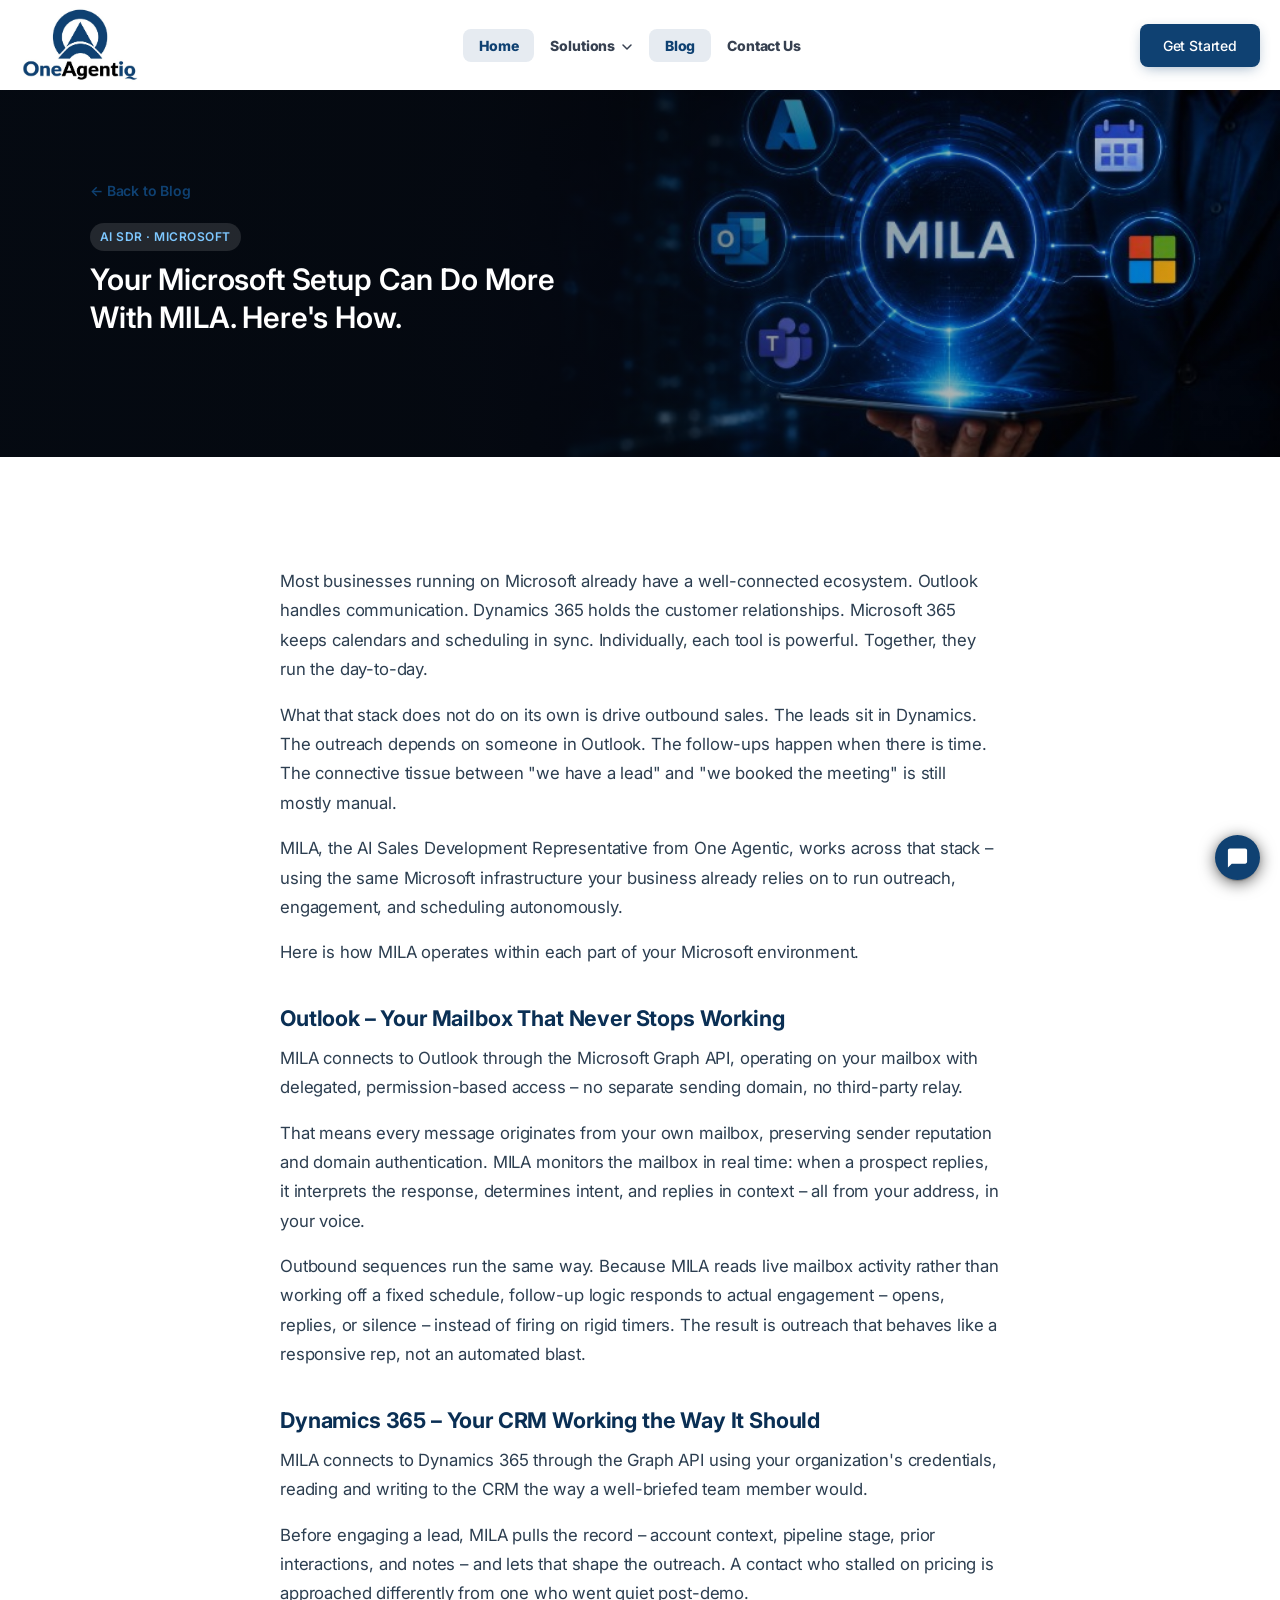
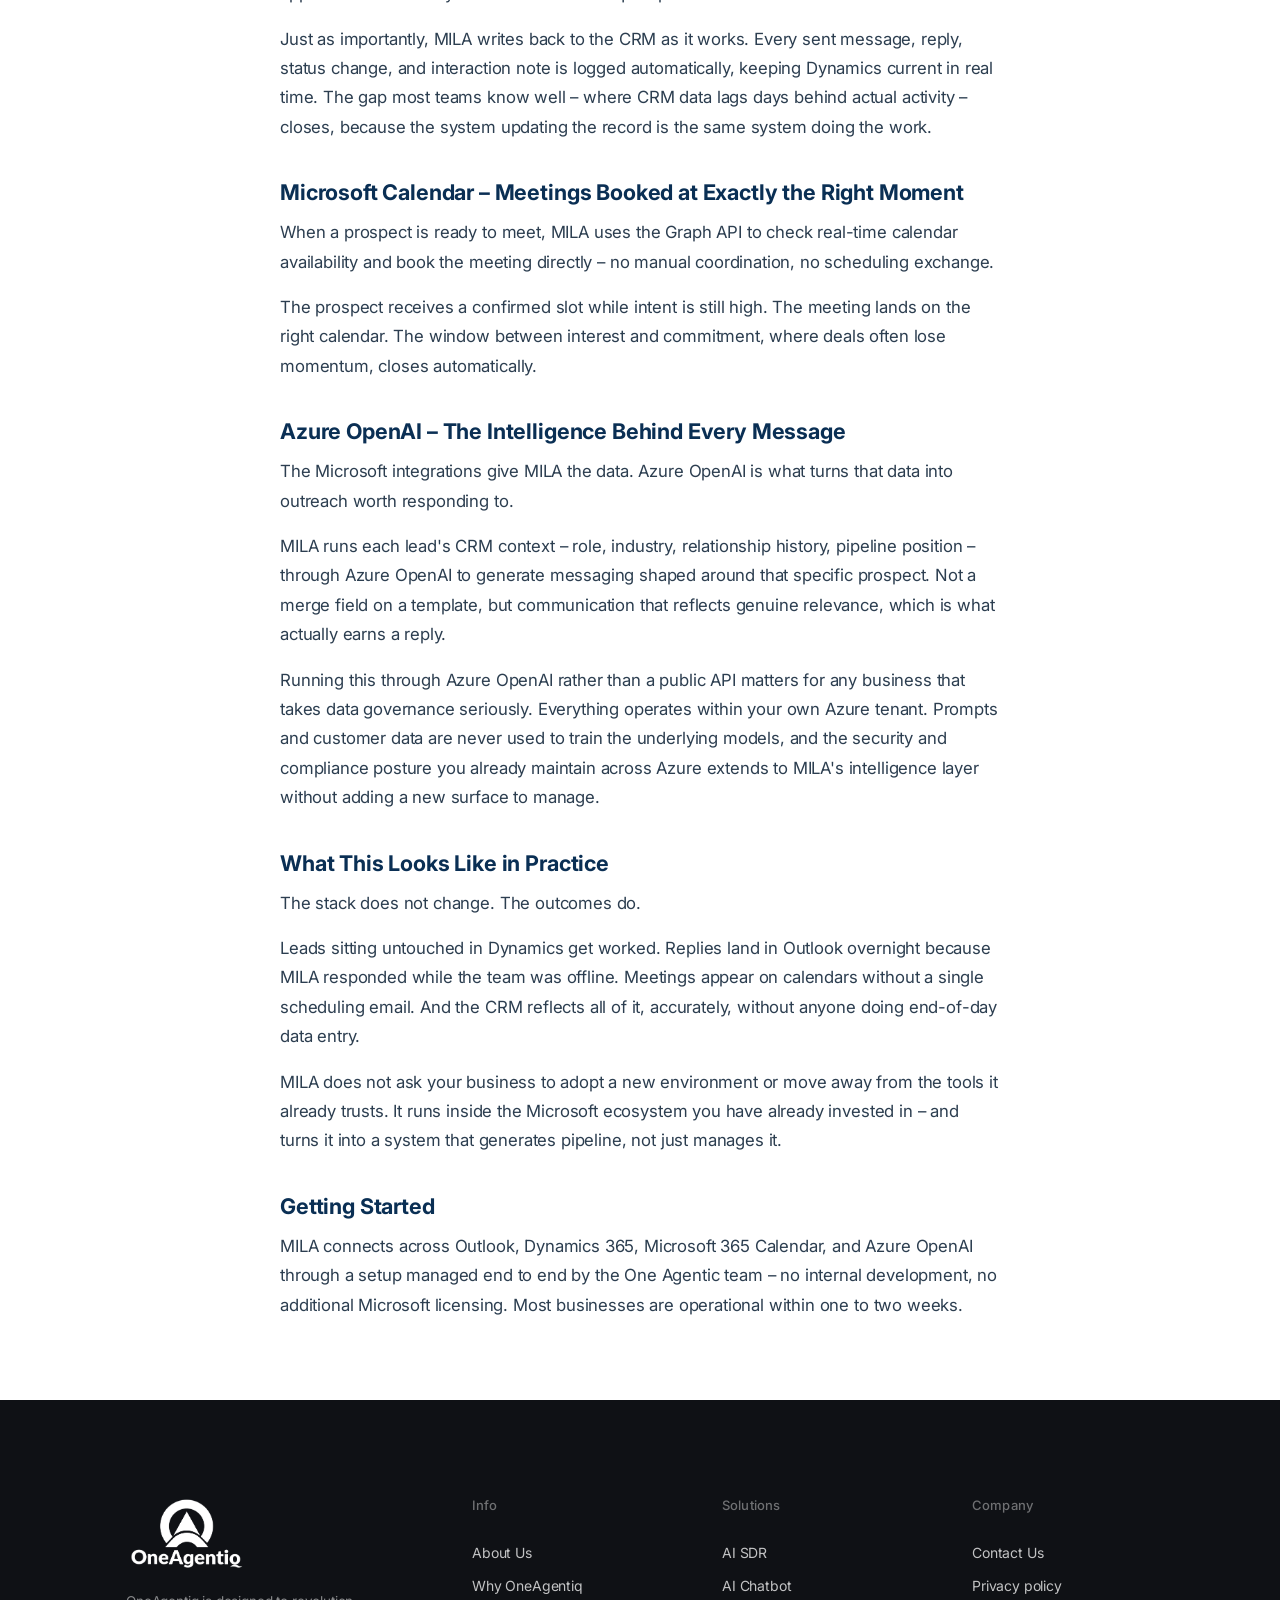
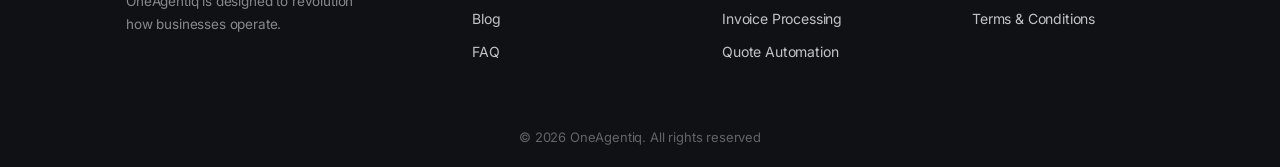
==== commit f81b0e54: "quote automation page added" ====
--- a/blogs/microsoft-setup-mila/index.html
+++ b/blogs/microsoft-setup-mila/index.html
@@ -5,6 +5,8 @@
   <meta charset="utf-8" />
   <meta name="viewport" content="width=device-width,initial-scale=1" />
   <title>Your Microsoft Setup Can Do More With MILA — OneAgentiq Blog</title>
+  <link rel="icon" type="image/png" href="../../images/site-icon.png?v=2" />
+  <link rel="apple-touch-icon" href="../../images/site-icon.png?v=2" />
   <meta name="description" content="MILA, the AI SDR from One Agentic, works across Outlook, Dynamics 365, Microsoft Calendar, and Azure OpenAI using the Microsoft stack you already rely on." />
   <link rel="preconnect" href="https://fonts.googleapis.com">
   <link rel="preconnect" href="https://fonts.gstatic.com" crossorigin>
@@ -33,6 +35,7 @@
             <li><a href="../../ai-sdr.html">AI SDR <span class="nav-live-pill">Live</span></a></li>
             <li><a href="../../ai-chatbot.html">AI Chatbot <span class="nav-live-pill">Live</span></a></li>
             <li><a href="../../invoice-processing.html">Invoice Processing <span class="nav-live-pill">Live</span></a></li>
+            <li><a href="../../quote-automation.html">Quote Automation <span class="nav-live-pill">Live</span></a></li>
           </ul>
         </li>
         <li><a href="../../blog.html" class="active">Blog</a></li>
@@ -56,6 +59,7 @@
           <a href="../../ai-sdr.html">AI SDR <span class="nav-live-pill">Live</span></a>
           <a href="../../ai-chatbot.html">AI Chatbot <span class="nav-live-pill">Live</span></a>
           <a href="../../invoice-processing.html">Invoice Processing <span class="nav-live-pill">Live</span></a>
+          <a href="../../quote-automation.html">Quote Automation <span class="nav-live-pill">Live</span></a>
         </div>
       </div>
       <a href="../../blog.html">Blog</a>
@@ -143,6 +147,7 @@
           <a href="../../ai-sdr.html">AI SDR</a>
           <a href="../../ai-chatbot.html">AI Chatbot</a>
           <a href="../../invoice-processing.html">Invoice Processing</a>
+          <a href="../../quote-automation.html">Quote Automation</a>
         </div>
         <div class="foot-col">
           <h5 class="foot-col-title">Company</h5>
--- a/styles.css
+++ b/styles.css
@@ -266,6 +266,10 @@
       margin-bottom: 10px;
 }
 
+.oneagentiq-label {
+  text-transform: capitalize;
+}
+
 .chip.dark {
   background: rgba(255, 255, 255, .06);
   border-color: rgba(255, 255, 255, .1);
@@ -3420,7 +3424,7 @@
 /* Contact info top row */
 .contact-top-row {
   display: grid;
-  grid-template-columns: repeat(3, 1fr);
+  grid-template-columns: repeat(2, 1fr);
   gap: 16px;
   margin-bottom: 24px;
 }
@@ -3750,6 +3754,116 @@
   line-height: 1.7;
   max-width: 560px;
   margin: 0 auto 36px;
+}
+.quote-page .sdr-hero-sub {
+  max-width: 700px;
+}
+.quote-page .sdr-hero-inner .sdr-hero-sub + .sdr-hero-sub {
+  margin-top: -20px;
+}
+.quote-page .sdr-hero-sub strong {
+  color: var(--ink);
+  font-weight: 600;
+}
+.quote-flow {
+  list-style: none;
+  margin: 8px auto 0;
+  padding: 0;
+  display: grid;
+  grid-template-columns: repeat(3, 1fr);
+  gap: 36px;
+  position: relative;
+  max-width: 1080px;
+}
+.quote-flow::before {
+  content: "";
+  position: absolute;
+  top: 36px;
+  left: 16%;
+  right: 16%;
+  height: 2px;
+  background: linear-gradient(90deg, transparent, #c5d5e6 10%, #0f4172 50%, #c5d5e6 90%, transparent);
+}
+.quote-flow-step {
+  margin: 0;
+  text-align: center;
+  position: relative;
+  z-index: 1;
+}
+.quote-flow-marker {
+  width: 72px;
+  height: 72px;
+  margin: 0 auto 22px;
+  border-radius: 50%;
+  background: #fff;
+  border: 1.5px solid #d5e3f0;
+  box-shadow: 0 10px 28px rgba(15, 65, 114, .1);
+  display: grid;
+  place-items: center;
+  position: relative;
+}
+.quote-flow-marker::before {
+  content: "";
+  position: absolute;
+  inset: -9px;
+  border-radius: 50%;
+  border: 1px dashed rgba(15, 65, 114, .32);
+}
+.quote-flow-marker span {
+  font-family: "IBM Plex Sans", sans-serif;
+  font-weight: 700;
+  font-size: 18px;
+  color: var(--ink2);
+  letter-spacing: -.02em;
+}
+.quote-flow-step h3 {
+  font-family: "IBM Plex Sans", sans-serif;
+  font-size: 18px;
+  font-weight: 700;
+  line-height: 1.3;
+  letter-spacing: -.02em;
+  color: #111827;
+  margin: 0 auto 10px;
+  max-width: 280px;
+}
+.quote-flow-step p {
+  margin: 0 auto;
+  max-width: 300px;
+  font-size: 14.5px;
+  line-height: 1.65;
+  color: #666;
+}
+@media (max-width: 860px) {
+  .quote-flow {
+    grid-template-columns: 1fr;
+    gap: 28px;
+    max-width: 460px;
+  }
+  .quote-flow::before {
+    top: 12px;
+    bottom: 12px;
+    left: 35px;
+    right: auto;
+    width: 2px;
+    height: auto;
+    background: linear-gradient(#c5d5e6, #0f4172, #c5d5e6);
+  }
+  .quote-flow-step {
+    text-align: left;
+    padding-left: 100px;
+    min-height: 72px;
+  }
+  .quote-flow-marker {
+    position: absolute;
+    left: 0;
+    top: 0;
+    margin: 0;
+  }
+  .quote-flow-step h3,
+  .quote-flow-step p {
+    margin-left: 0;
+    max-width: none;
+  }
 }
 .sdr-hero-btns {
   display: flex;
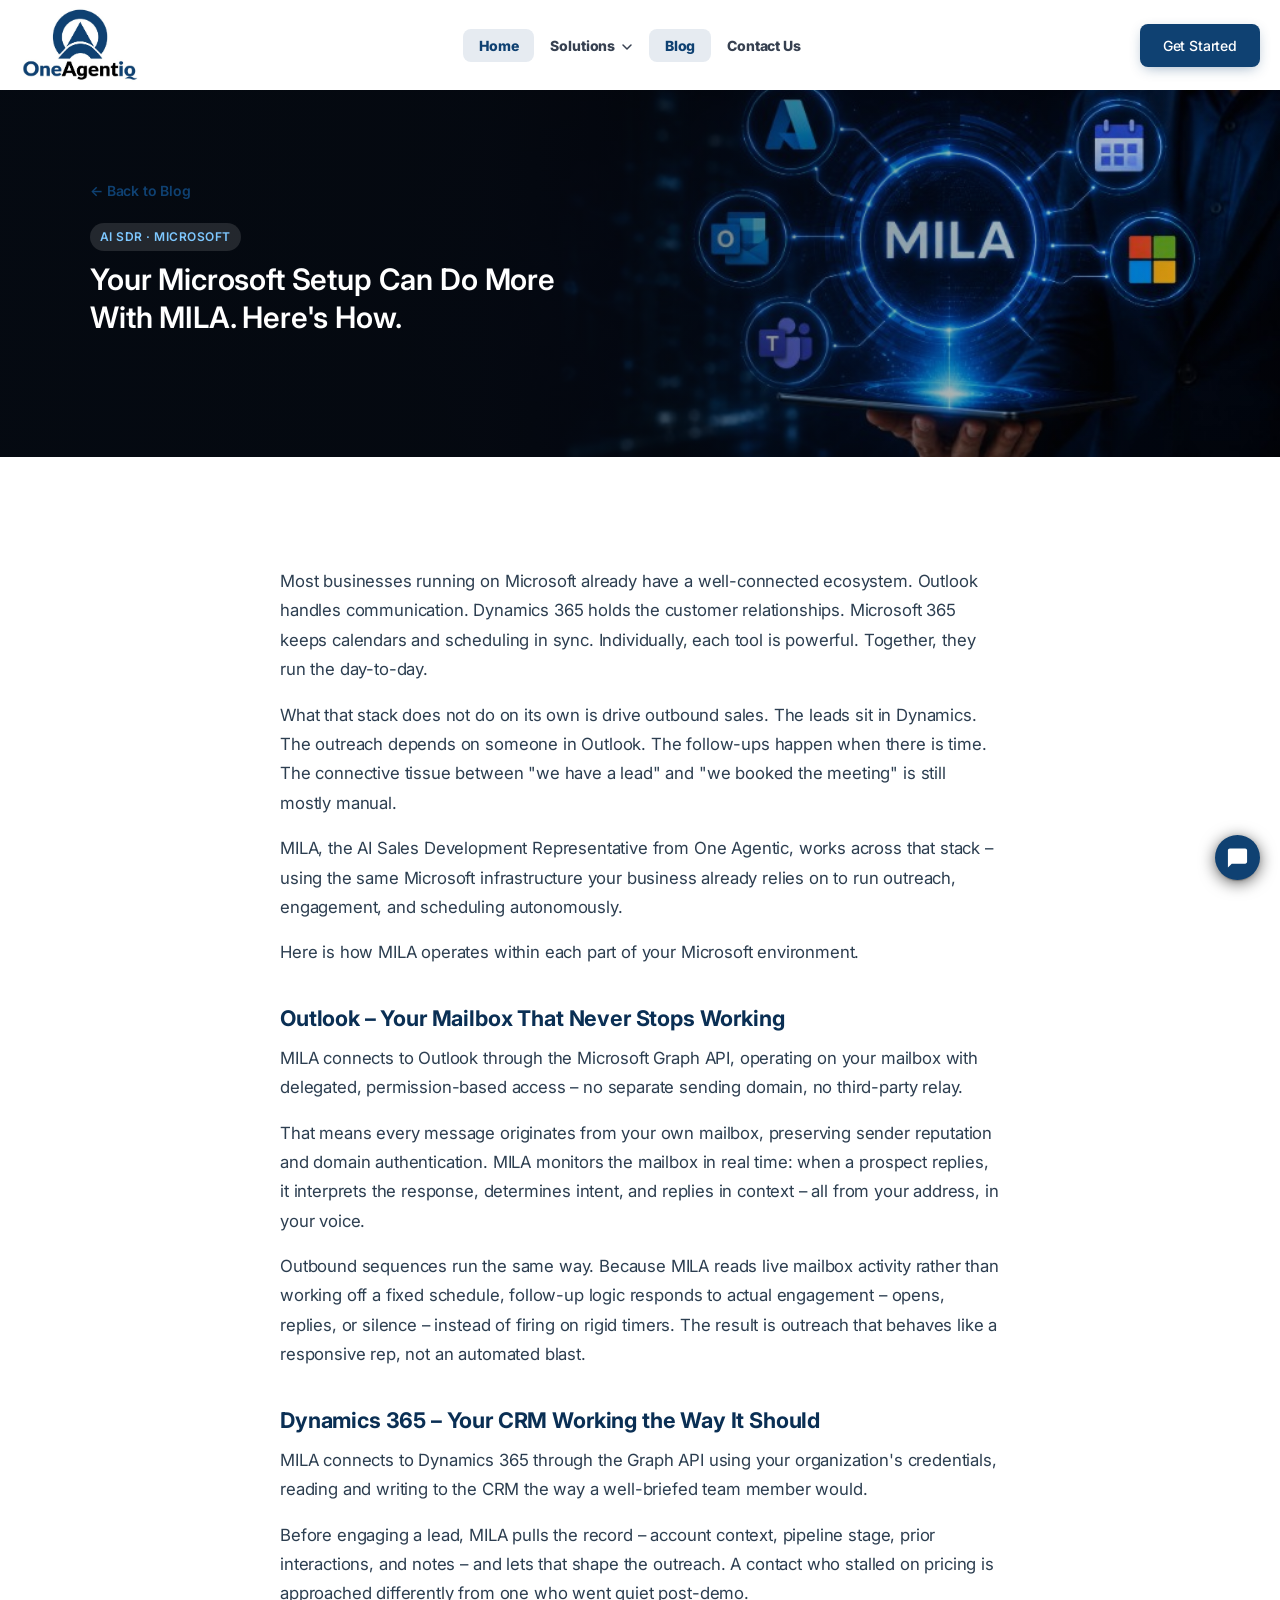
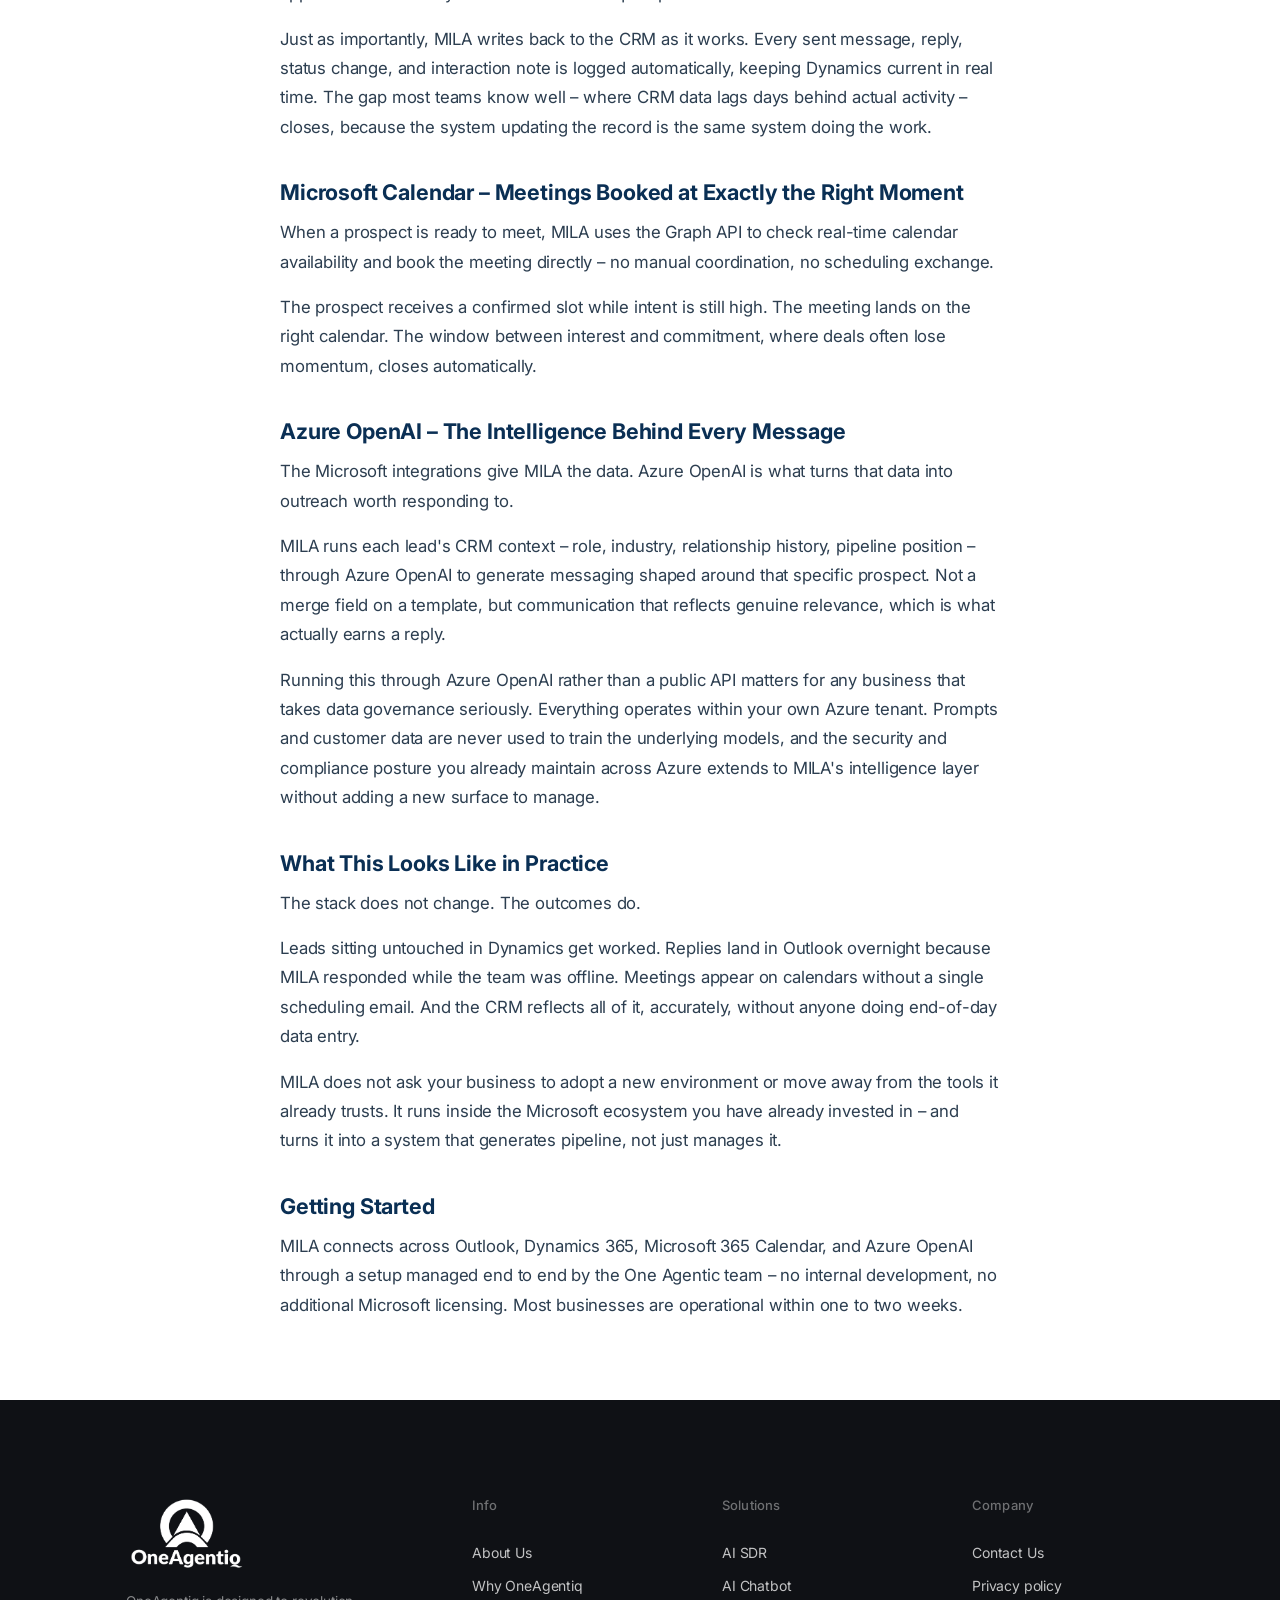
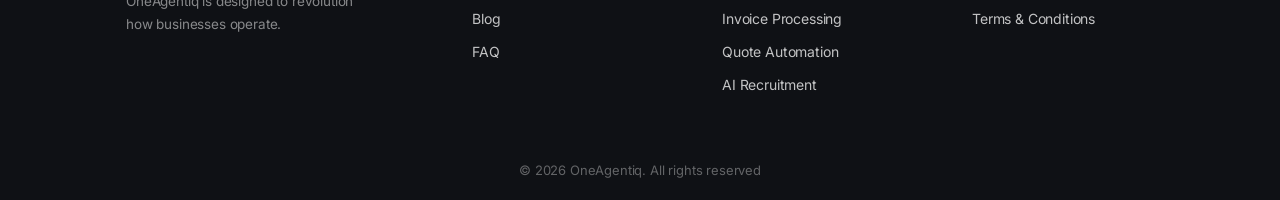
==== commit 5166f2bd: "Add AI Recruitment page and update navigation links across multiple HTML files to include the new se" ====
--- a/blogs/microsoft-setup-mila/index.html
+++ b/blogs/microsoft-setup-mila/index.html
@@ -36,6 +36,7 @@
             <li><a href="../../ai-chatbot.html">AI Chatbot <span class="nav-live-pill">Live</span></a></li>
             <li><a href="../../invoice-processing.html">Invoice Processing <span class="nav-live-pill">Live</span></a></li>
             <li><a href="../../quote-automation.html">Quote Automation <span class="nav-live-pill">Live</span></a></li>
+            <li><a href="../../human-resource.html">AI Recruitment <span class="nav-live-pill">Live</span></a></li>
           </ul>
         </li>
         <li><a href="../../blog.html" class="active">Blog</a></li>
@@ -60,6 +61,7 @@
           <a href="../../ai-chatbot.html">AI Chatbot <span class="nav-live-pill">Live</span></a>
           <a href="../../invoice-processing.html">Invoice Processing <span class="nav-live-pill">Live</span></a>
           <a href="../../quote-automation.html">Quote Automation <span class="nav-live-pill">Live</span></a>
+          <a href="../../human-resource.html">AI Recruitment <span class="nav-live-pill">Live</span></a>
         </div>
       </div>
       <a href="../../blog.html">Blog</a>
@@ -148,6 +150,7 @@
           <a href="../../ai-chatbot.html">AI Chatbot</a>
           <a href="../../invoice-processing.html">Invoice Processing</a>
           <a href="../../quote-automation.html">Quote Automation</a>
+          <a href="../../human-resource.html">AI Recruitment</a>
         </div>
         <div class="foot-col">
           <h5 class="foot-col-title">Company</h5>
--- a/styles.css
+++ b/styles.css
@@ -3764,6 +3764,87 @@
 .quote-page .sdr-hero-sub strong {
   color: var(--ink);
   font-weight: 600;
+}
+.hr-steps {
+  margin: 12px 0 0;
+  display: grid;
+  grid-template-columns: repeat(3, 1fr);
+  gap: 20px;
+}
+.hr-step {
+  position: relative;
+  overflow: hidden;
+  background: #fff;
+  border: 1px solid var(--border);
+  border-radius: 22px;
+  padding: 28px 24px 30px;
+  box-shadow: var(--shadow);
+  transition: transform .2s ease, box-shadow .2s ease;
+}
+.hr-step:hover {
+  transform: translateY(-4px);
+  box-shadow: var(--shadow-lg);
+}
+.hr-step-bg {
+  position: absolute;
+  right: 12px;
+  top: 4px;
+  font-family: "IBM Plex Sans", sans-serif;
+  font-size: 72px;
+  font-weight: 700;
+  line-height: 1;
+  letter-spacing: -.04em;
+  color: rgba(15, 65, 114, .07);
+  pointer-events: none;
+  user-select: none;
+}
+.hr-step-icon {
+  width: 48px;
+  height: 48px;
+  border-radius: 14px;
+  display: grid;
+  place-items: center;
+  margin-bottom: 18px;
+  background: rgba(15, 65, 114, .08);
+  color: var(--ink2);
+}
+.hr-step-label {
+  display: inline-block;
+  font-size: 12px;
+  font-weight: 600;
+  letter-spacing: .06em;
+  text-transform: uppercase;
+  color: var(--ink2);
+  margin-bottom: 10px;
+}
+.hr-step h3 {
+  font-family: "IBM Plex Sans", sans-serif;
+  font-size: 18px;
+  font-weight: 700;
+  line-height: 1.3;
+  letter-spacing: -.02em;
+  color: #111827;
+  margin: 0 0 10px;
+  max-width: 240px;
+  position: relative;
+}
+.hr-step p {
+  margin: 0;
+  font-size: 14.5px;
+  line-height: 1.65;
+  color: #666;
+  position: relative;
+}
+@media (max-width: 920px) {
+  .hr-steps {
+    grid-template-columns: 1fr;
+    max-width: 520px;
+    margin-left: auto;
+    margin-right: auto;
+  }
+  .hr-step h3 {
+    max-width: none;
+  }
 }
 .quote-flow {
   list-style: none;
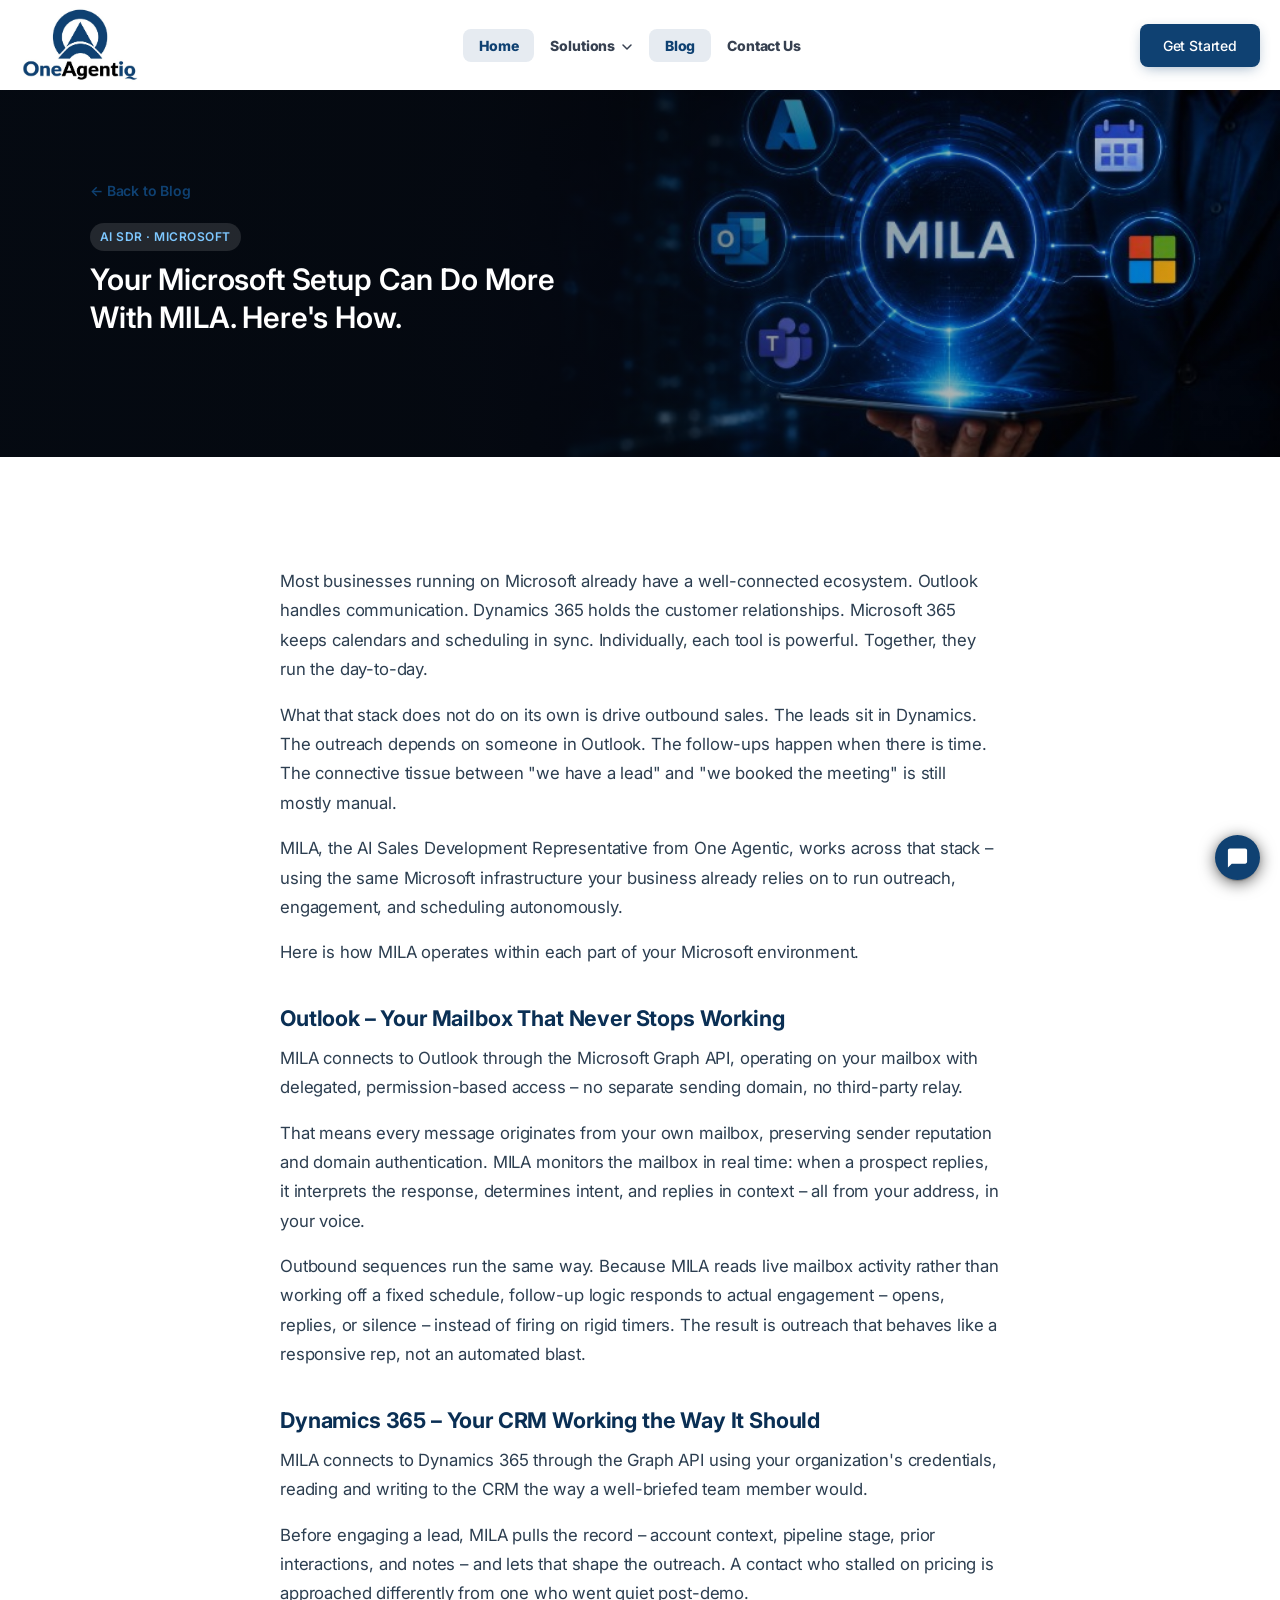
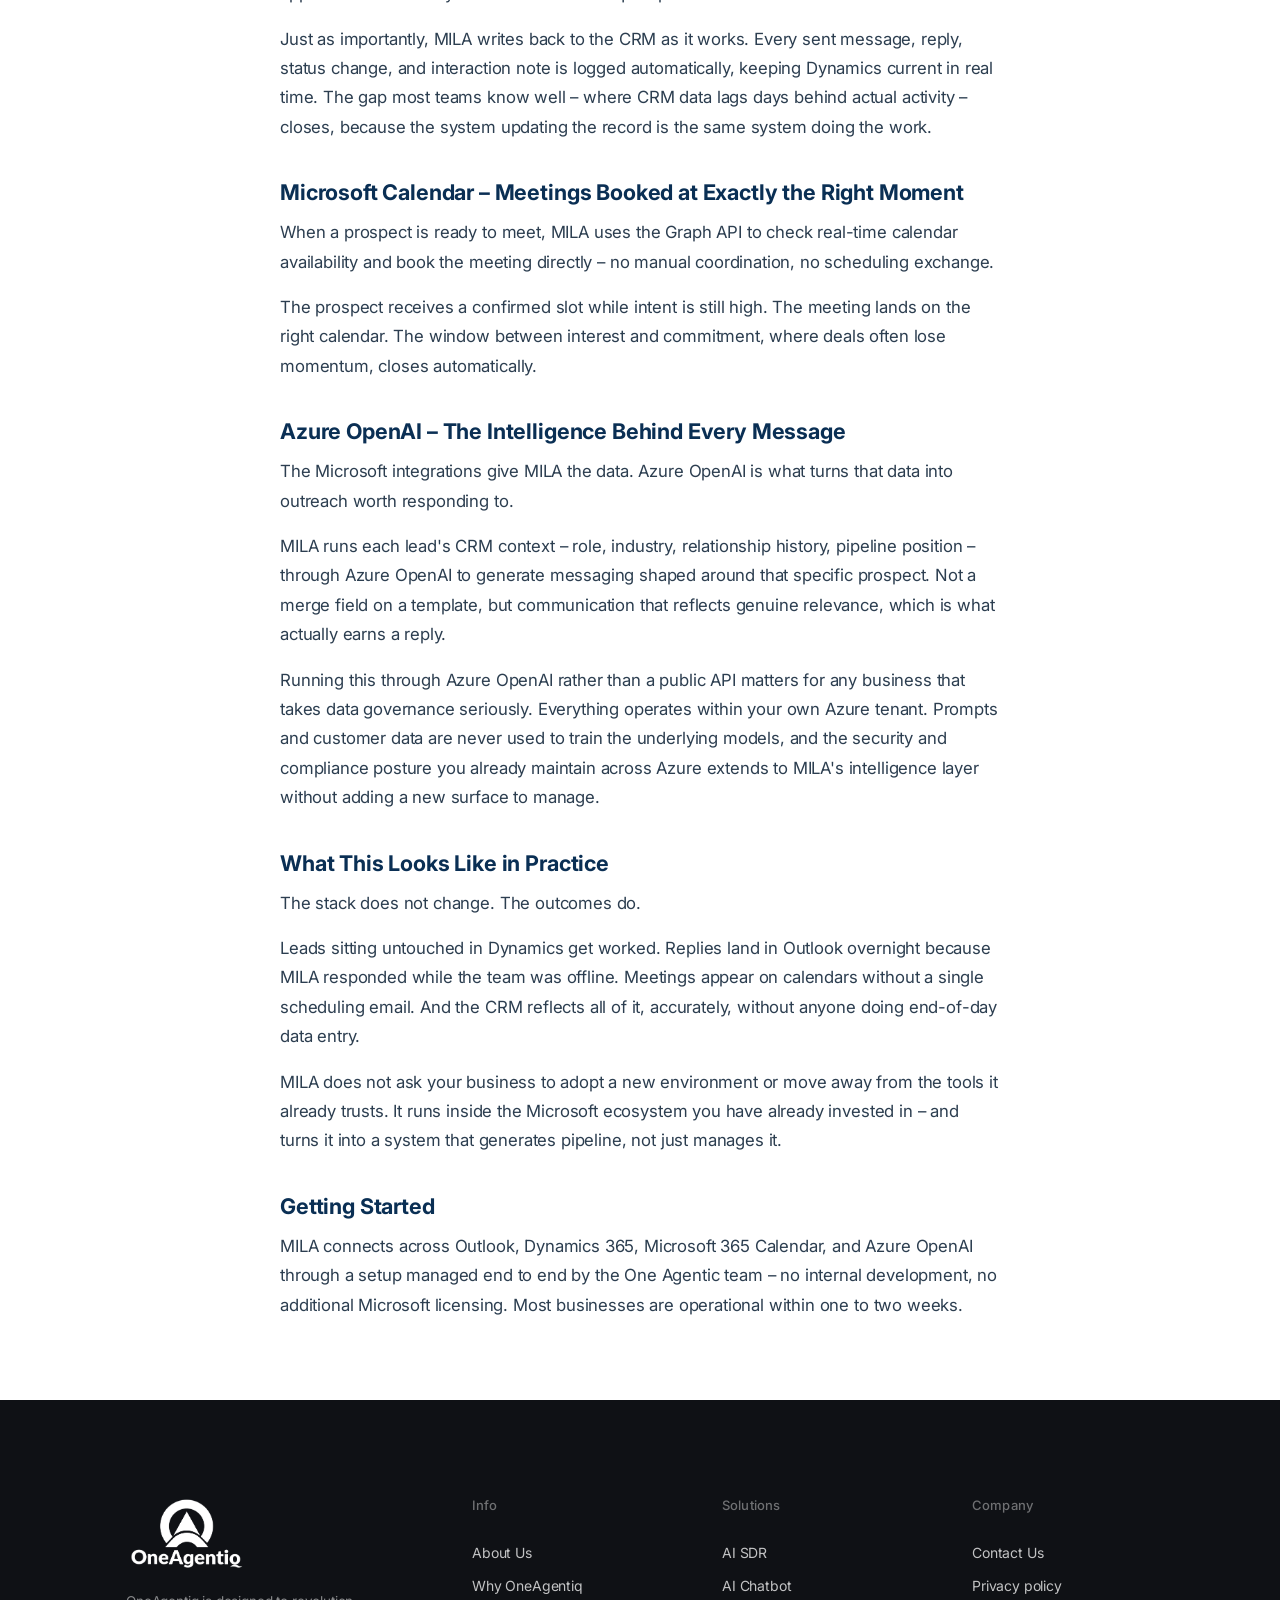
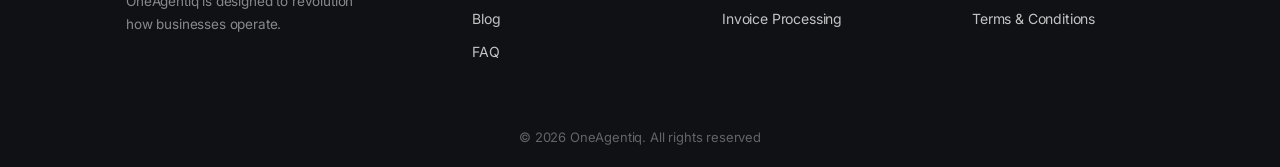
==== commit ee922c06: "Refactor branding and navigation across multiple HTML files to transition from "Syntra" to "OneAgent" ====
--- a/blogs/microsoft-setup-mila/index.html
+++ b/blogs/microsoft-setup-mila/index.html
@@ -35,8 +35,6 @@
             <li><a href="../../ai-sdr.html">AI SDR <span class="nav-live-pill">Live</span></a></li>
             <li><a href="../../ai-chatbot.html">AI Chatbot <span class="nav-live-pill">Live</span></a></li>
             <li><a href="../../invoice-processing.html">Invoice Processing <span class="nav-live-pill">Live</span></a></li>
-            <li><a href="../../quote-automation.html">Quote Automation <span class="nav-live-pill">Live</span></a></li>
-            <li><a href="../../human-resource.html">AI Recruitment <span class="nav-live-pill">Live</span></a></li>
           </ul>
         </li>
         <li><a href="../../blog.html" class="active">Blog</a></li>
@@ -60,8 +58,6 @@
           <a href="../../ai-sdr.html">AI SDR <span class="nav-live-pill">Live</span></a>
           <a href="../../ai-chatbot.html">AI Chatbot <span class="nav-live-pill">Live</span></a>
           <a href="../../invoice-processing.html">Invoice Processing <span class="nav-live-pill">Live</span></a>
-          <a href="../../quote-automation.html">Quote Automation <span class="nav-live-pill">Live</span></a>
-          <a href="../../human-resource.html">AI Recruitment <span class="nav-live-pill">Live</span></a>
         </div>
       </div>
       <a href="../../blog.html">Blog</a>
@@ -149,8 +145,6 @@
           <a href="../../ai-sdr.html">AI SDR</a>
           <a href="../../ai-chatbot.html">AI Chatbot</a>
           <a href="../../invoice-processing.html">Invoice Processing</a>
-          <a href="../../quote-automation.html">Quote Automation</a>
-          <a href="../../human-resource.html">AI Recruitment</a>
         </div>
         <div class="foot-col">
           <h5 class="foot-col-title">Company</h5>
--- a/styles.css
+++ b/styles.css
@@ -1,4 +1,4 @@
-﻿
+
 @import url('https://fonts.googleapis.com/css2?family=IBM+Plex+Sans:ital,wght@0,100..700;1,100..700&display=swap');
 /* === Tokens ===
    Brand theme preview (logo): #0f4172 + #010101
@@ -1197,10 +1197,10 @@
   .caps-left { position: static }
 }
 
-/* === Why Syntra Section === */
-.why-syntra { padding: 80px 0 }
-
-.why-syntra-header {
+/* === Why OneAgentiq Section === */
+.why-oneagentiq { padding: 80px 0 }
+
+.why-oneagentiq-header {
   display: grid;
   grid-template-columns: 1fr 1fr;
   gap: 48px;
@@ -1208,13 +1208,13 @@
   margin-bottom: 48px;
 }
 
-.why-syntra-right {
+.why-oneagentiq-right {
   display: flex;
   flex-direction: column;
   gap: 24px;
 }
 
-.why-syntra-label {
+.why-oneagentiq-label {
   display: inline-flex;
   align-items: center;
   gap: 7px;
@@ -1230,7 +1230,7 @@
   box-shadow: var(--shadow)
 }
 
-.why-syntra-h2 {
+.why-oneagentiq-h2 {
   font-size: 48px;
   font-weight: 500;
   line-height: 52px;
@@ -1239,14 +1239,14 @@
   margin: 0
 }
 
-.why-syntra-desc {
+.why-oneagentiq-desc {
   font-size: 15px;
   color: var(--muted);
   line-height: 1.65;
   margin: 0;
 }
 
-.why-syntra-btn {
+.why-oneagentiq-btn {
   display: inline-flex;
   background: var(--primary);;
   color: #fff;
@@ -1258,11 +1258,11 @@
   box-shadow: var(--shadow)
 }
 
-.why-syntra-carousel-wrap {
+.why-oneagentiq-carousel-wrap {
   overflow: hidden
 }
 
-.why-syntra-cards {
+.why-oneagentiq-cards {
   display: flex;
   gap: 16px;
   transition: transform .4s cubic-bezier(.4,0,.2,1)
@@ -1355,29 +1355,29 @@
 }
 
 @media (max-width: 920px) {
-  .why-syntra > .container {
+  .why-oneagentiq > .container {
     display: flex;
     flex-direction: column;
   }
 
-  .why-syntra-header {
+  .why-oneagentiq-header {
     display: contents;
   }
 
-  .why-syntra-right {
+  .why-oneagentiq-right {
     display: contents;
   }
 
-  .why-syntra-left {
+  .why-oneagentiq-left {
     order: 1;
   }
 
-  .why-syntra-desc {
+  .why-oneagentiq-desc {
     order: 2;
     margin-bottom: 0;
   }
 
-  .why-syntra-carousel-wrap {
+  .why-oneagentiq-carousel-wrap {
     order: 3;
   }
 
@@ -1502,7 +1502,7 @@
   gap: 0;
 }
 
-.case-slide .why-syntra-label {
+.case-slide .why-oneagentiq-label {
   align-self: flex-start;
   width: fit-content;
   margin-bottom: 22px;
@@ -2893,7 +2893,7 @@
   }
 
   .h2,
-  .why-syntra-h2,
+  .why-oneagentiq-h2,
   .diff-heading,
   .cta-heading {
     font-size: clamp(28px, 5.5vw, 40px) !important;
@@ -3072,11 +3072,11 @@
     margin-top: 32px;
   }
 
-  .why-syntra {
+  .why-oneagentiq {
     padding: 48px 0;
   }
 
-  .why-syntra-h2 br {
+  .why-oneagentiq-h2 br {
     display: none;
   }
 
@@ -6411,7 +6411,7 @@
 
 @media (max-width: 767px) {
   .h2,
-  .why-syntra-h2, .faq-heading {
+  .why-oneagentiq-h2, .faq-heading {
     font-size: clamp(30px, 6vw, 36px) !important;
     line-height: 1.2 !important;
   }
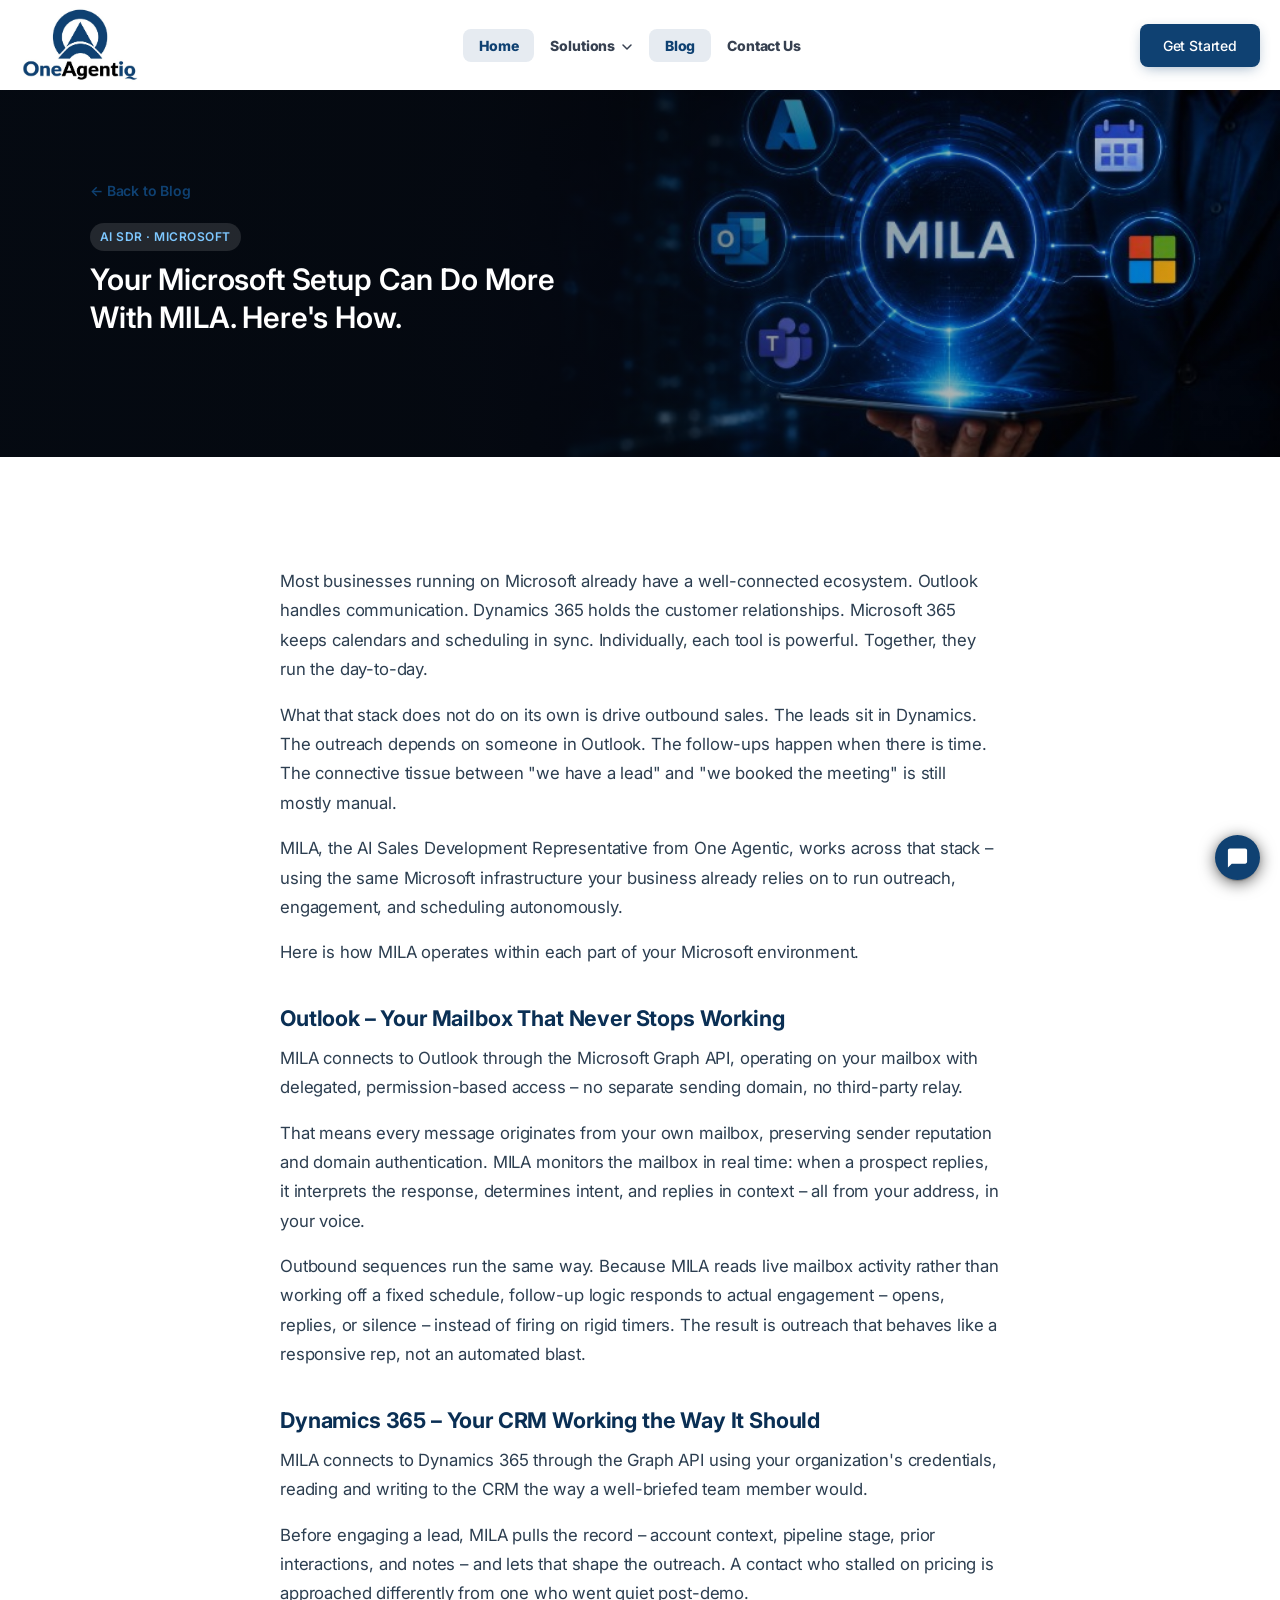
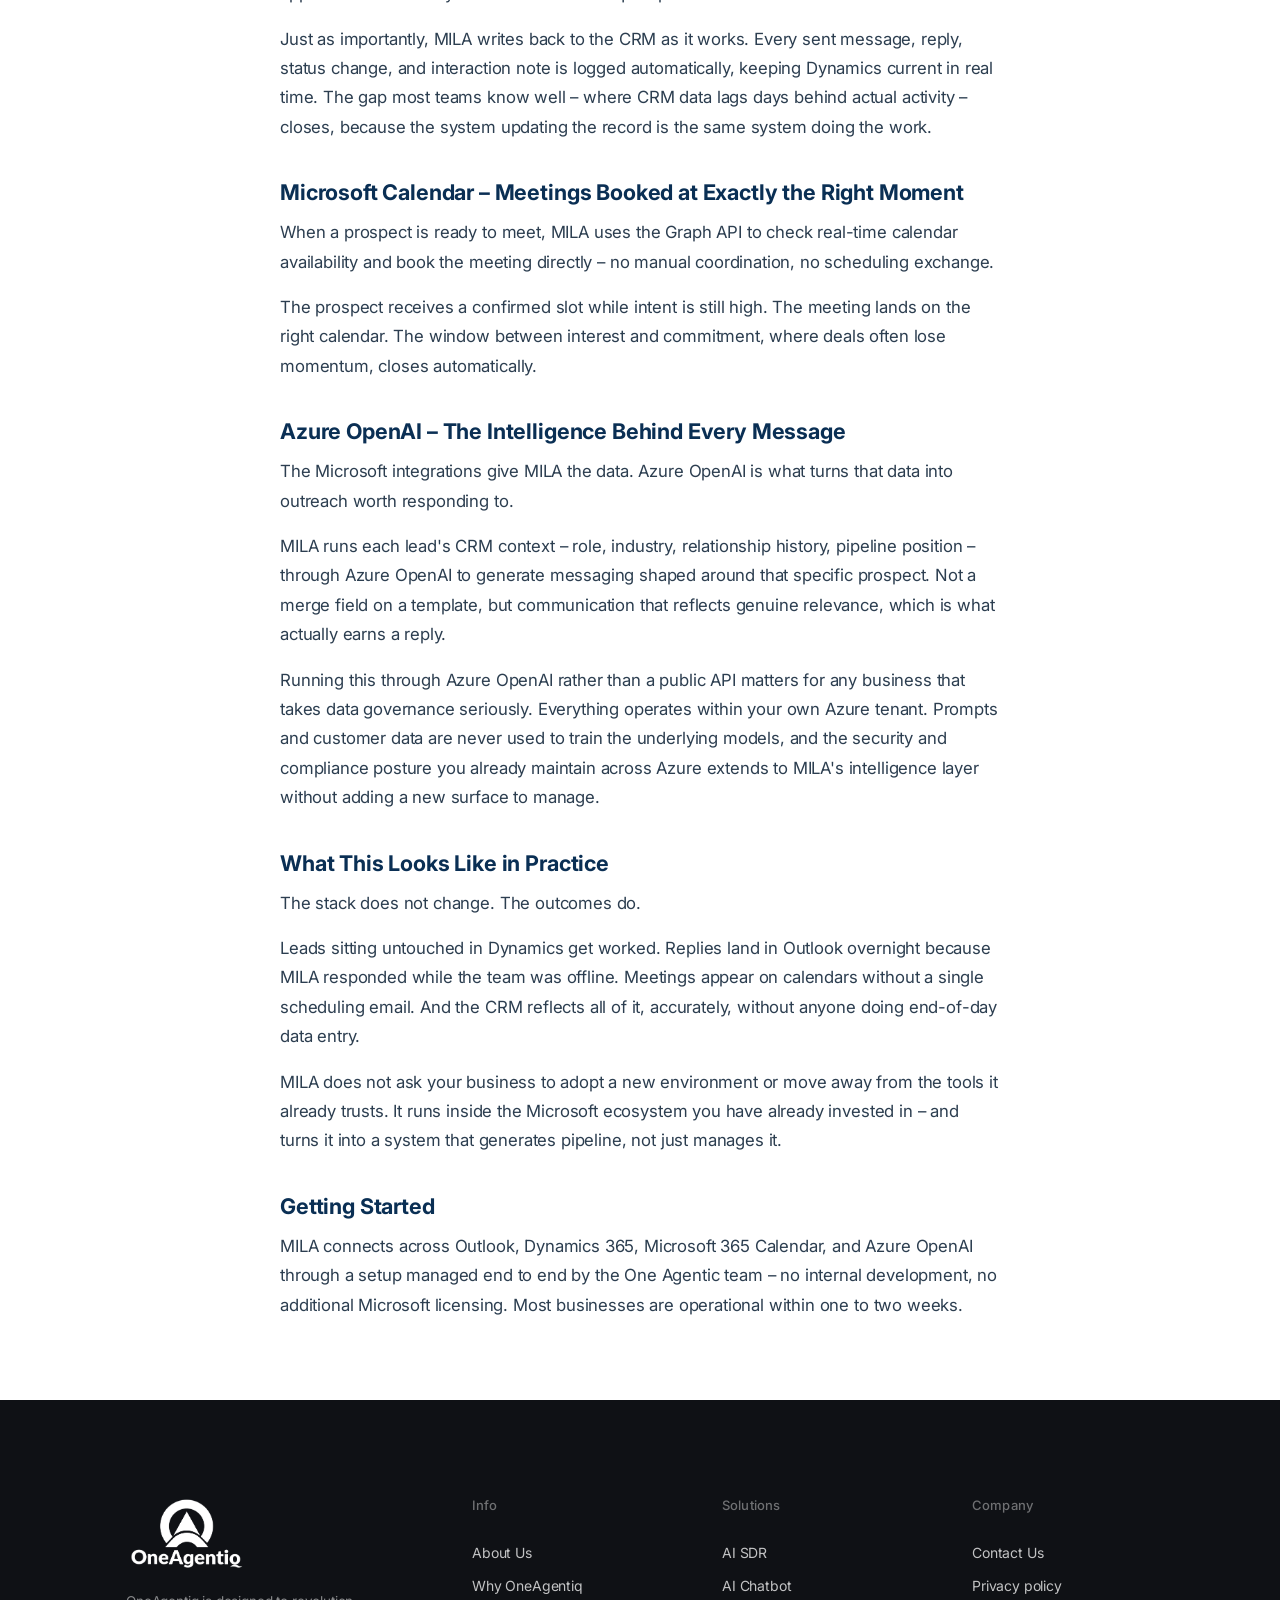
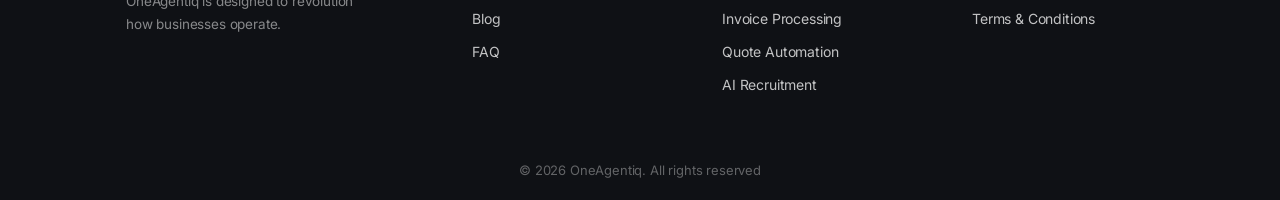
==== commit a35bdc29: "Add AI Recruitment and Quote Automation pages, updating navigation links across multiple HTML files " ====
--- a/blogs/microsoft-setup-mila/index.html
+++ b/blogs/microsoft-setup-mila/index.html
@@ -5,8 +5,8 @@
   <meta charset="utf-8" />
   <meta name="viewport" content="width=device-width,initial-scale=1" />
   <title>Your Microsoft Setup Can Do More With MILA — OneAgentiq Blog</title>
-  <link rel="icon" type="image/png" href="../../images/site-icon.png?v=2" />
-  <link rel="apple-touch-icon" href="../../images/site-icon.png?v=2" />
+  <link rel="icon" type="image/png" href="../../images/site-icon.png?v=7" />
+  <link rel="apple-touch-icon" href="../../images/site-icon.png?v=7" />
   <meta name="description" content="MILA, the AI SDR from One Agentic, works across Outlook, Dynamics 365, Microsoft Calendar, and Azure OpenAI using the Microsoft stack you already rely on." />
   <link rel="preconnect" href="https://fonts.googleapis.com">
   <link rel="preconnect" href="https://fonts.gstatic.com" crossorigin>
@@ -35,6 +35,8 @@
             <li><a href="../../ai-sdr.html">AI SDR <span class="nav-live-pill">Live</span></a></li>
             <li><a href="../../ai-chatbot.html">AI Chatbot <span class="nav-live-pill">Live</span></a></li>
             <li><a href="../../invoice-processing.html">Invoice Processing <span class="nav-live-pill">Live</span></a></li>
+            <li><a href="../../quote-automation.html">Quote Automation <span class="nav-live-pill">Live</span></a></li>
+            <li><a href="../../ai-recruitment.html">AI Recruitment <span class="nav-live-pill">Live</span></a></li>
           </ul>
         </li>
         <li><a href="../../blog.html" class="active">Blog</a></li>
@@ -58,6 +60,8 @@
           <a href="../../ai-sdr.html">AI SDR <span class="nav-live-pill">Live</span></a>
           <a href="../../ai-chatbot.html">AI Chatbot <span class="nav-live-pill">Live</span></a>
           <a href="../../invoice-processing.html">Invoice Processing <span class="nav-live-pill">Live</span></a>
+          <a href="../../quote-automation.html">Quote Automation <span class="nav-live-pill">Live</span></a>
+          <a href="../../ai-recruitment.html">AI Recruitment <span class="nav-live-pill">Live</span></a>
         </div>
       </div>
       <a href="../../blog.html">Blog</a>
@@ -145,6 +149,8 @@
           <a href="../../ai-sdr.html">AI SDR</a>
           <a href="../../ai-chatbot.html">AI Chatbot</a>
           <a href="../../invoice-processing.html">Invoice Processing</a>
+          <a href="../../quote-automation.html">Quote Automation</a>
+          <a href="../../ai-recruitment.html">AI Recruitment</a>
         </div>
         <div class="foot-col">
           <h5 class="foot-col-title">Company</h5>
